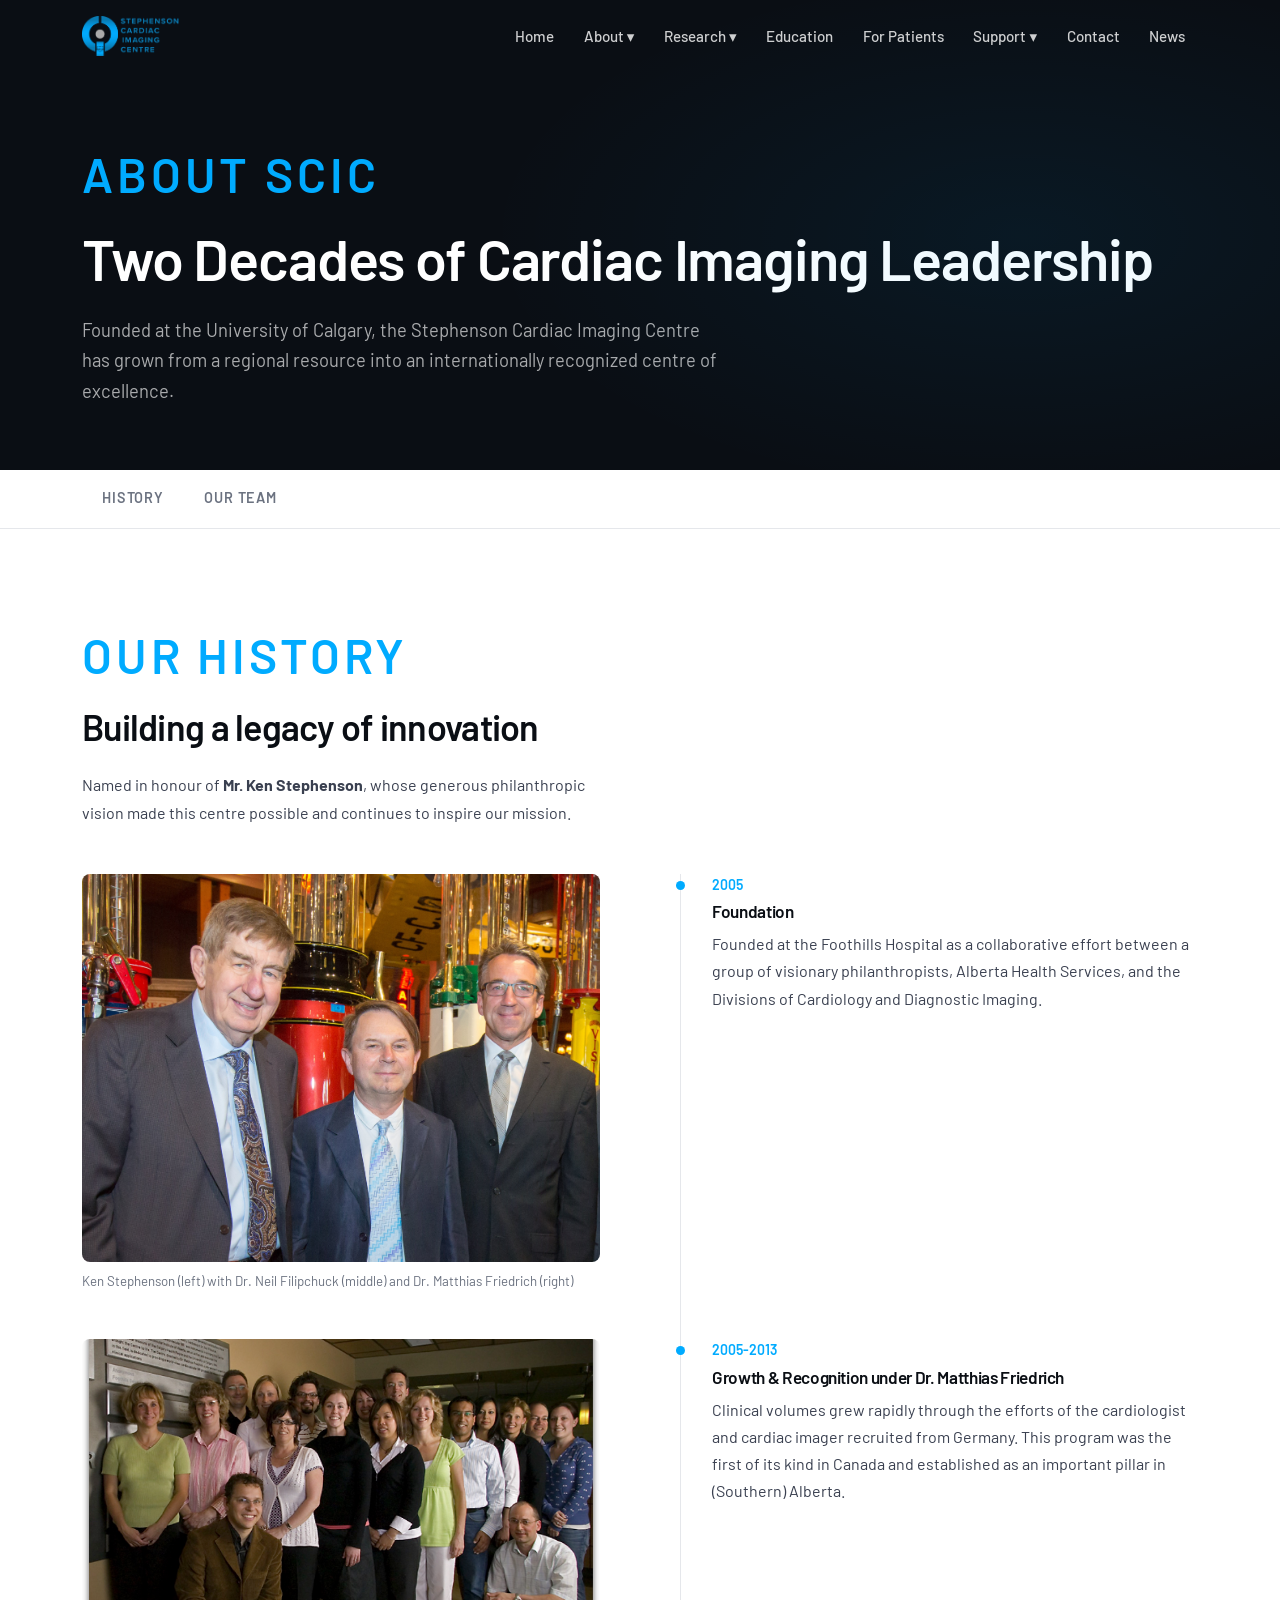
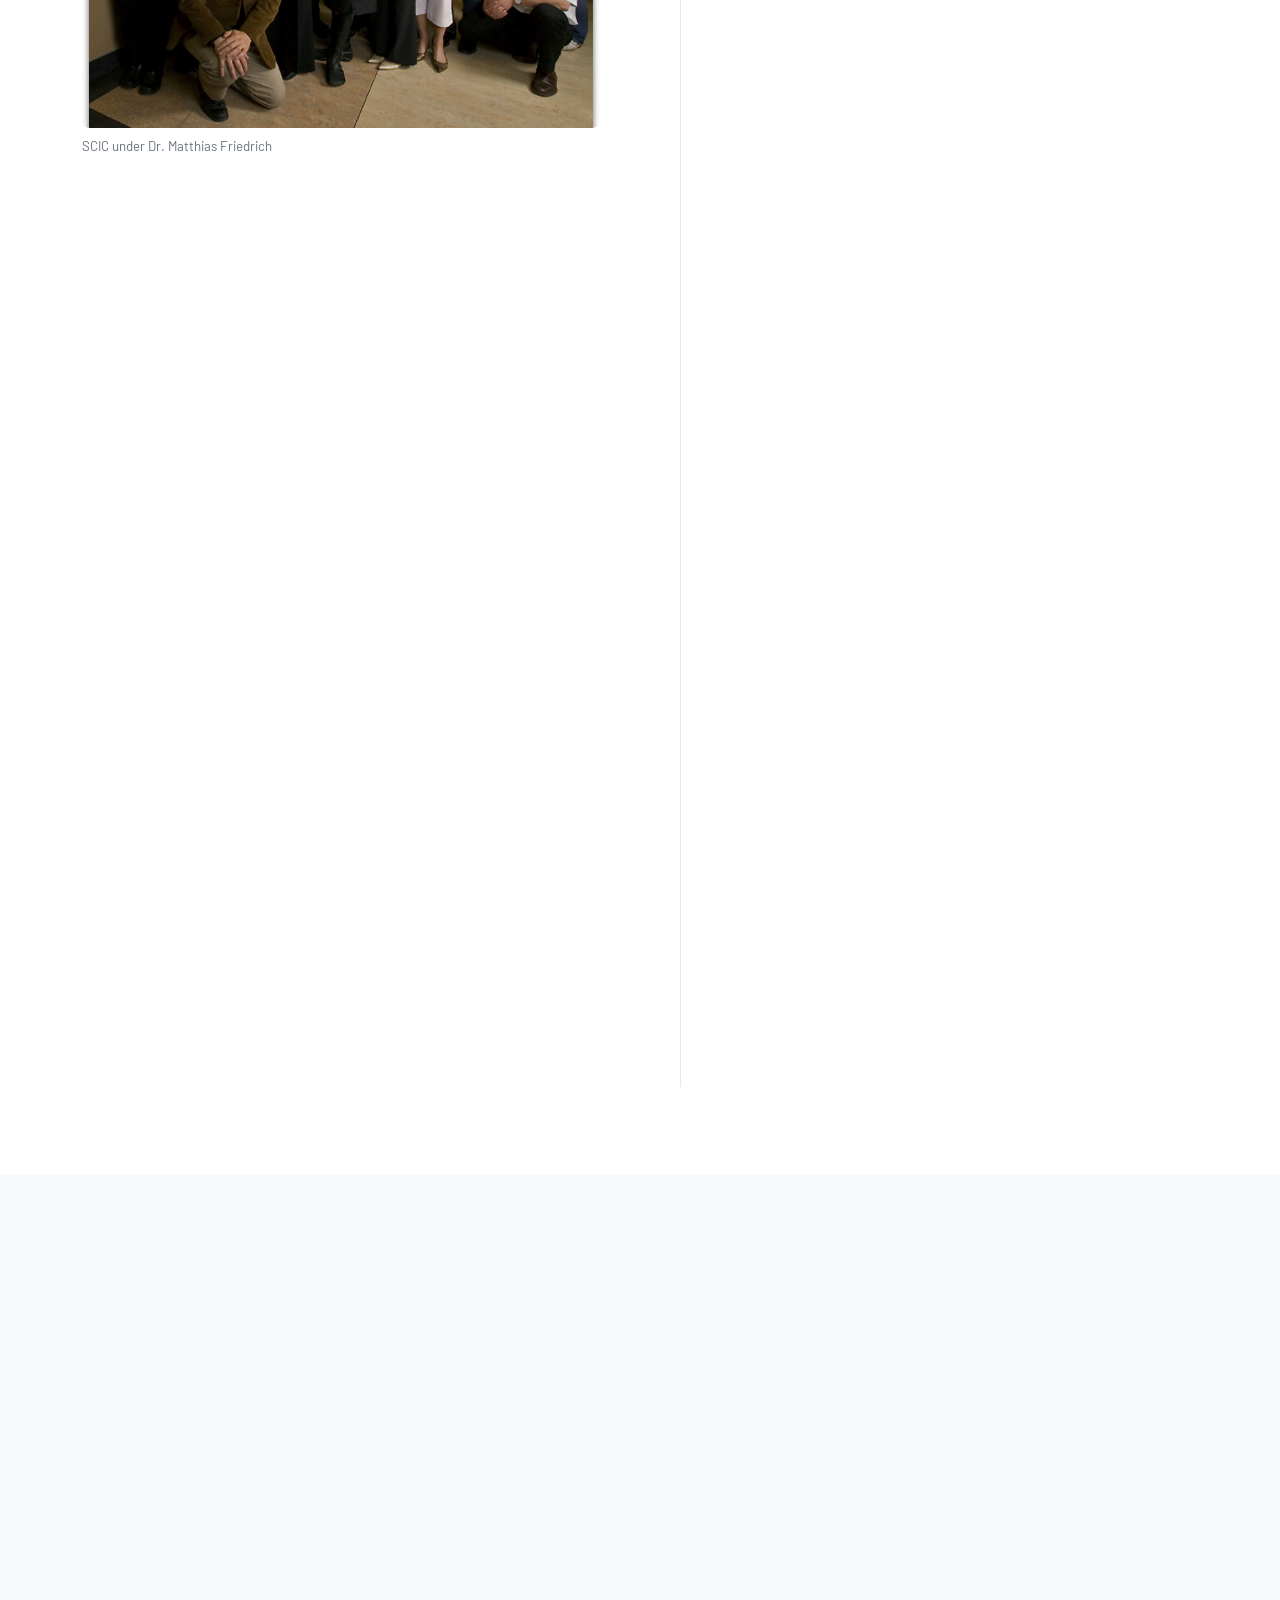
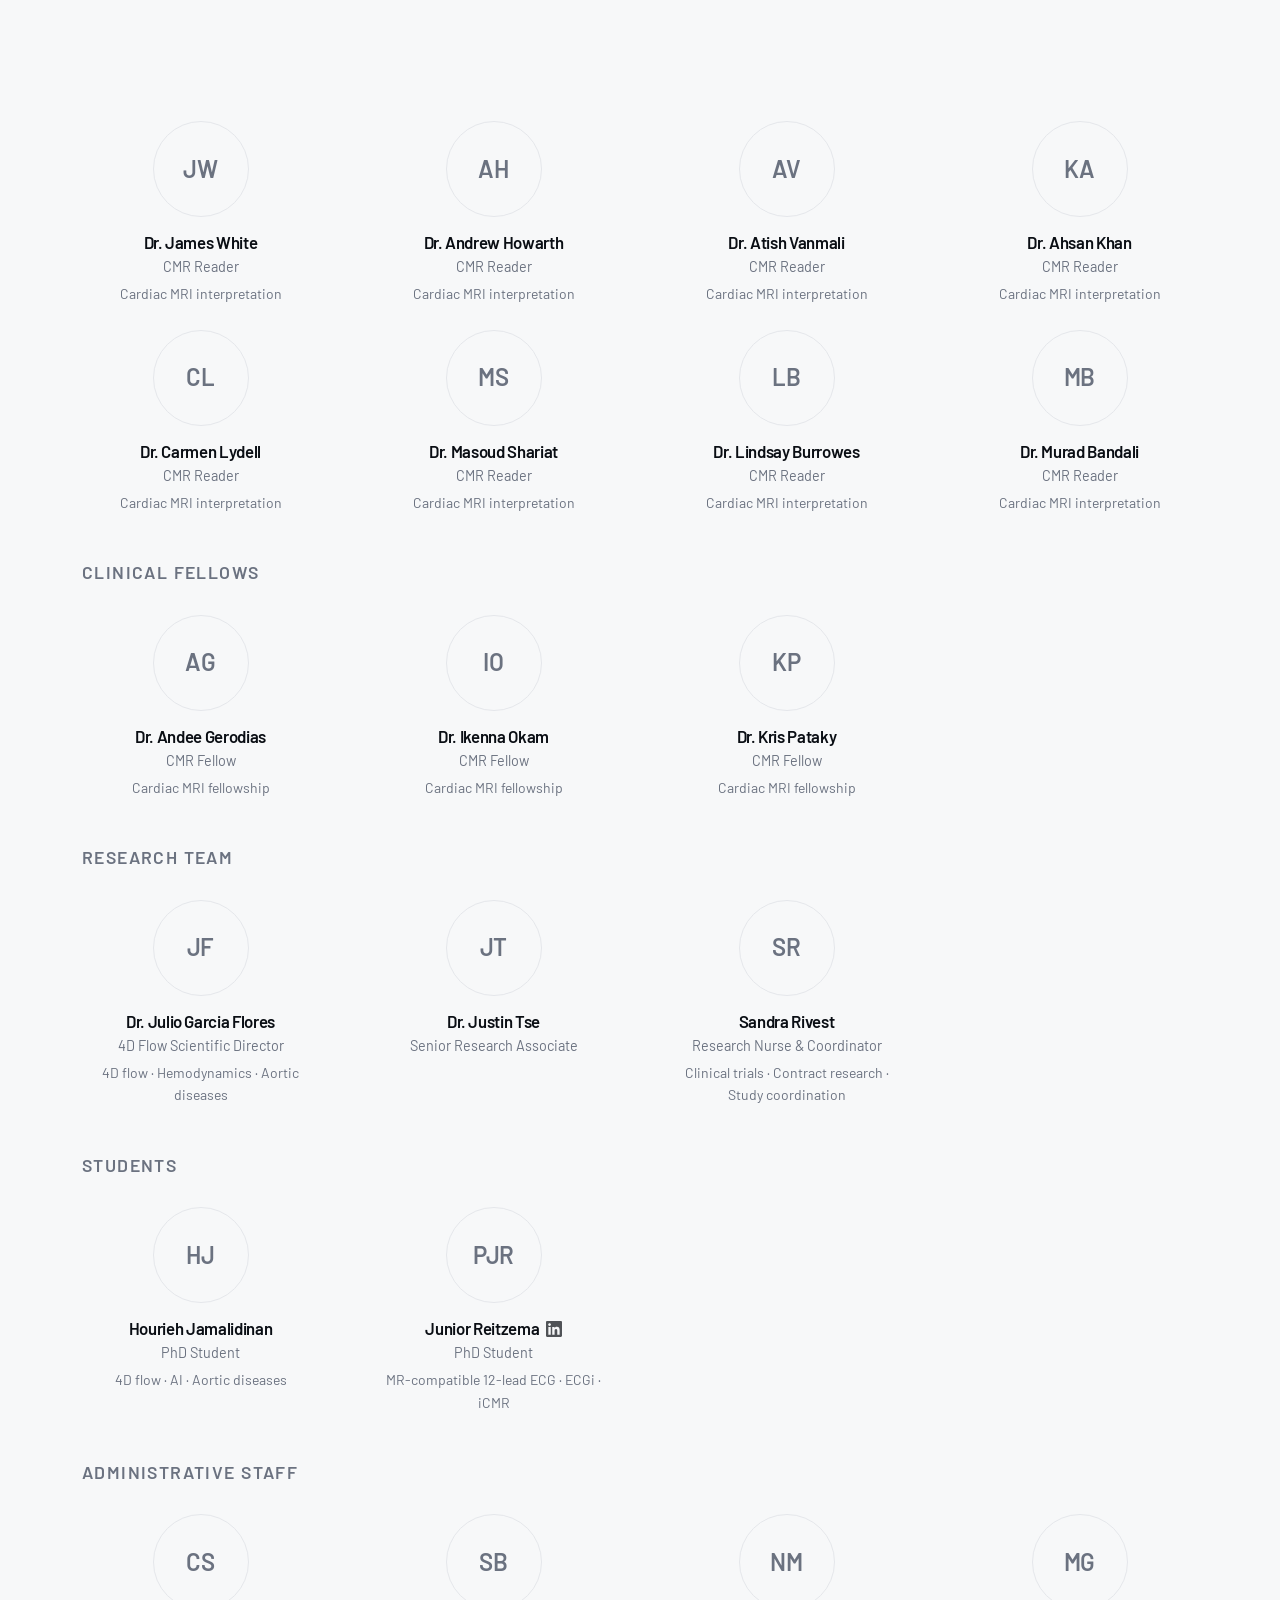
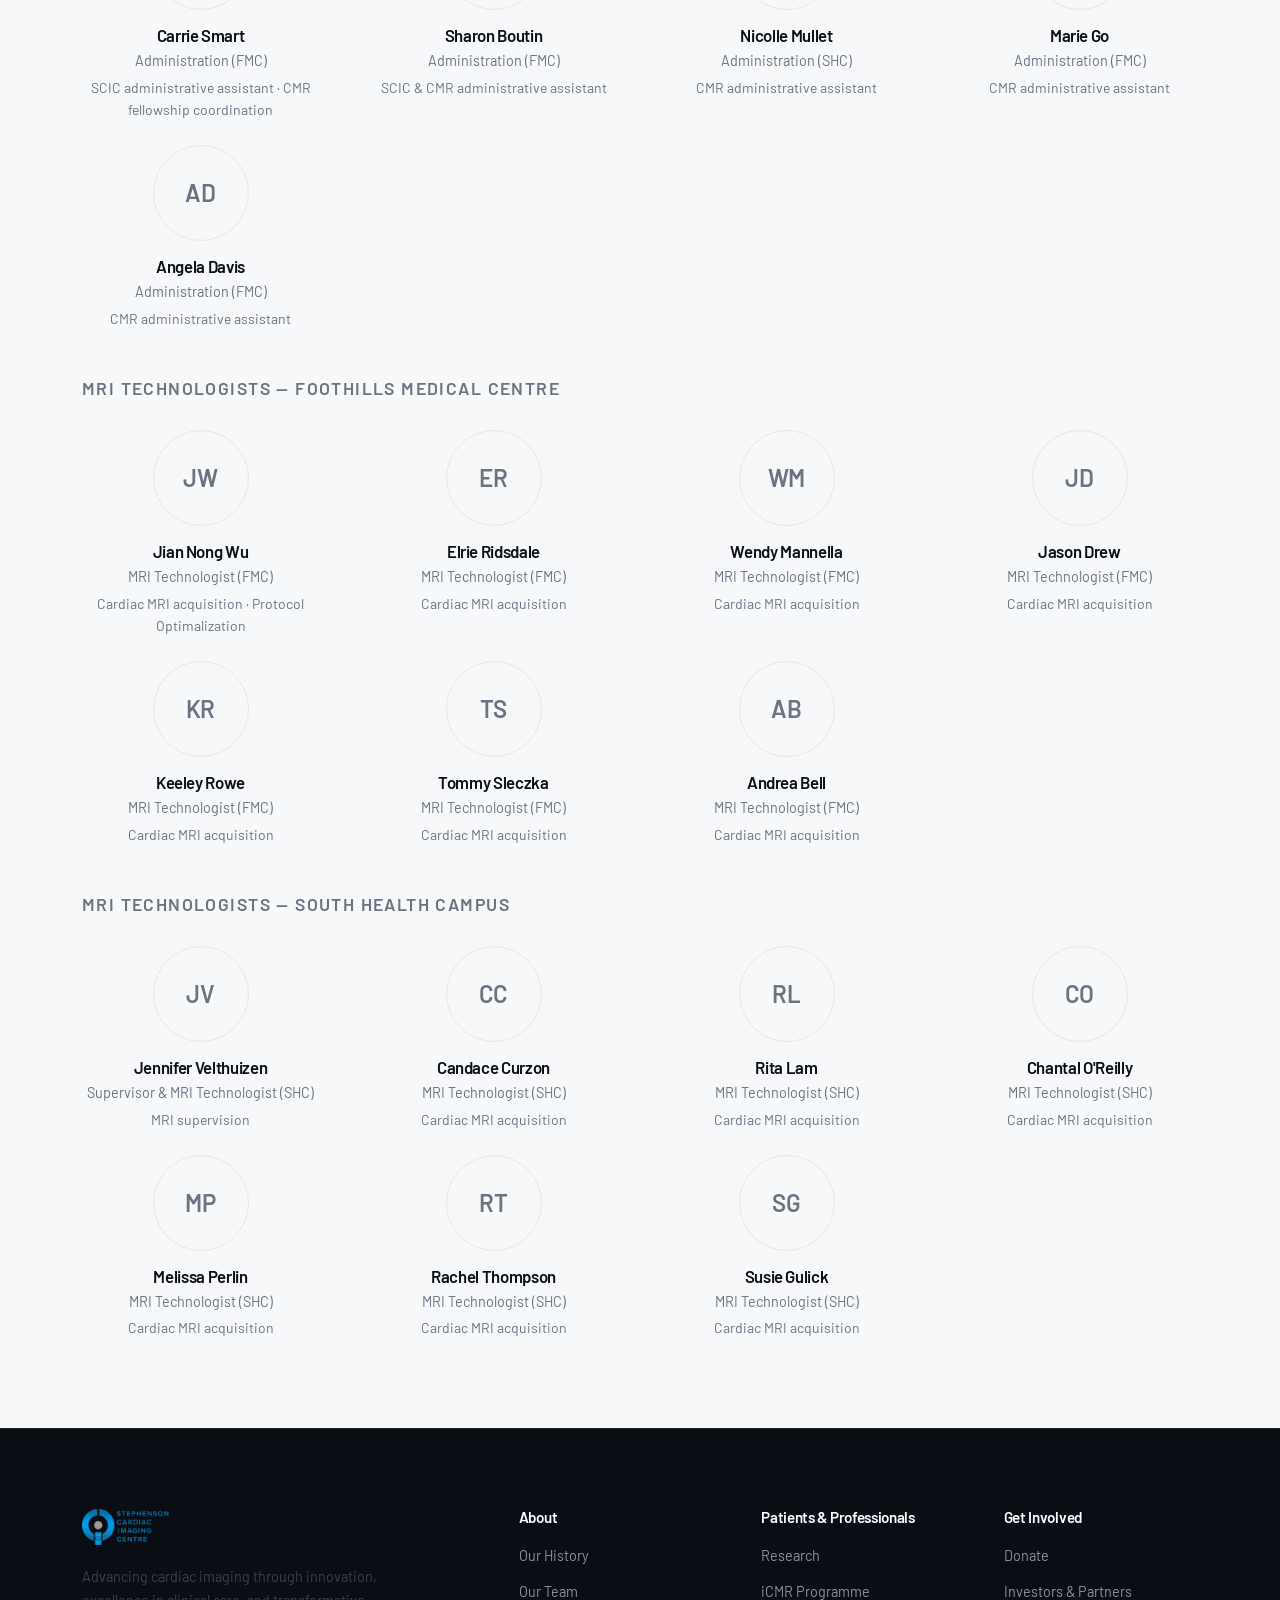
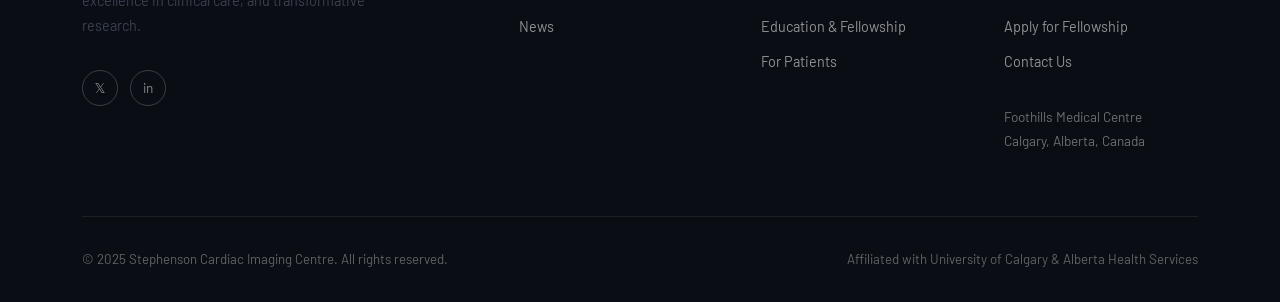
==== about.html @ 3dfcd1bc "updated the team" ====
<!DOCTYPE html>
<html lang="en">
<head>
  <meta charset="UTF-8">
  <meta name="viewport" content="width=device-width, initial-scale=1.0">
  <title>About | Stephenson Cardiac Imaging Centre</title>
  <link rel="icon" type="image/png" href="images/SCIC_Favicon.png">
  <link rel="stylesheet" href="css/main.css">
</head>
<body>

<div id="nav-holder"></div>

<!-- Page Hero -->
<section class="page-hero">
  <div class="page-hero-bg"></div>
  <div class="container">
    <span class="eyebrow">About SCIC</span>
    <h1>Two Decades of Cardiac Imaging Leadership</h1>
    <p class="lead mt-3">Founded at the University of Calgary, the Stephenson Cardiac Imaging Centre has grown from a regional resource into an internationally recognized centre of excellence.</p>
  </div>
</section>

<!-- Tab Navigation -->
<div style="background:var(--white);border-bottom:1px solid var(--grey-mid);position:sticky;top:var(--nav-height);z-index:100;">
  <div class="container">
    <nav style="display:flex;gap:0;overflow-x:auto;">
      <a href="#history" style="font-family:var(--font-display);font-weight:600;font-size:0.9rem;text-transform:uppercase;letter-spacing:0.06em;color:var(--grey);padding:1rem 1.25rem;border-bottom:3px solid transparent;transition:0.2s;white-space:nowrap;" class="page-tab-link">History</a>
      <a href="#team" style="font-family:var(--font-display);font-weight:600;font-size:0.9rem;text-transform:uppercase;letter-spacing:0.06em;color:var(--grey);padding:1rem 1.25rem;border-bottom:3px solid transparent;transition:0.2s;white-space:nowrap;" class="page-tab-link">Our Team</a>
    </nav>
  </div>
</div>

<!-- ====== HISTORY ====== -->
<section id="history" class="section">
  <div class="container">

    <!-- Intro + dedication: full width, above the timeline -->
    <div class="grid-2 fade-in" style="gap:4rem;align-items:start;">
      <div>
        <span class="eyebrow">Our History</span>
        <h2>Building a legacy of innovation</h2>
        <p class="mt-3">Named in honour of <strong> Mr. Ken Stephenson</strong>,
          whose generous philanthropic vision made this centre possible and continues to inspire our mission.
        </p>
      </div>
    </div>

    <!-- Photo + milestone pairs: two columns on desktop, photo-then-point on phones -->
    <div class="history-track">

      <figure class="history-photo fade-in">
        <img src="images\about\Ken stephenson, matthias, neil- cropped.jpg"
             alt="Ken Stephenson with dr. Neil Filipchuck and Dr. Matthias Friedrich">
        <figcaption>Ken Stephenson (left) with Dr. Neil Filipchuck (middle) and Dr. Matthias Friedrich (right)</figcaption>
      </figure>
      <div class="timeline-item">
        <div class="timeline-dot"></div>
        <div class="timeline-year">2005</div>
        <h4>Foundation</h4>
        <p> Founded at the Foothills Hospital as a collaborative effort between a group of
          visionary philanthropists, Alberta Health Services, and the Divisions of Cardiology
          and Diagnostic Imaging.</p>
      </div>

      <figure class="history-photo fade-in">
        <img  src="images\about\2005 Friedrich.jpg" alt="Dr. Matthias Friedrich and group">
        <figcaption>SCIC under Dr. Matthias Friedrich</figcaption>
      </figure>
      <div class="timeline-item">
        <div class="timeline-dot"></div>
        <div class="timeline-year">2005-2013</div>
        <h4>Growth &amp; Recognition under Dr. Matthias Friedrich</h4>
        <p>Clinical volumes grew rapidly through the efforts of the cardiologist and cardiac imager recruited from Germany.
          This program was the first of its kind in Canada and established as an important pillar in (Southern) Alberta. 
        </p>
      </div>

      <figure class="history-photo fade-in">
        <img src="images\about\James 2019.jpg" alt="Dr. James Alexander White and group">
        <figcaption>SCIC under Dr. James White</figcaption>
      </figure>
      <div class="timeline-item">
        <div class="timeline-dot"></div>
        <div class="timeline-year">2013-2025</div>
        <h4>Precision Medicine by Dr. James Alexander White</h4>
        <p>The transition brought a new academic vision and strengthened the existing team. 
          With the academic focus aimed towards validating the strengths of CMR to prevent sudden cardiac deaths,
          the SCIC was well posed to guide the practical use of this imaging modality in routine patient care.
        </p>
      </div>

      <figure class="history-photo fade-in">
        <img src="images\about\Marco_crop.jpg" alt="Dr. Marco Götte">
        <figcaption>SCIC under Dr. Marco Götte</figcaption>
      </figure>
      <div class="timeline-item">
        <div class="timeline-dot"></div>
        <div class="timeline-year">2025 and continuing </div>
        <h4>Expanding Innovation and Translation by Dr. Marco G&ouml;tte</h4>
        <p>Dr. Marco G&ouml;tte introduced a new research program: interventional CMR, advanced tissue characterization,
          electrophysiology integration, and quantitative cardiovascular imaging, while continuing its established commitment to clinical CMR
          excellence and education.</p>
      </div>

    </div>
  </div>
</section>

<!-- ====== TEAM ====== -->
<section id="team" class="section section--grey">
  <div class="container">
    <div class="fade-in mb-6">
      <span class="eyebrow">Our Team</span>
    </div>

    <!-- ── Stephenson Cardiac Imaging Directors ── -->
    <h3 class="fade-in mt-6 mb-4" style="font-size:1.1rem;text-transform:uppercase;letter-spacing:0.08em;color:var(--grey);">Stephenson Cardiac Imaging Directors</h3>

    <div class="grid-4 fade-in">
      <div class="team-card">
        <div class="team-avatar" style="background:linear-gradient(135deg,#005a99,#0083CC);">MG</div>
        <h4>Dr. Marco Götte</h4>
        <div class="role"> Scientific Director & Imaging Cardiologist</div>
      </div>
      <div class="team-card">
        <div class="team-avatar" style="background:linear-gradient(135deg,#005a99,#0083CC);">MB</div>
        <h4>Dr. Mike Bristow</h4>
        <div class="role">Clinical Co-director & Cardiovascular Radiologist</div>
      </div>
      <div class="team-card">
        <div class="team-avatar" style="background:linear-gradient(135deg,#005a99,#0083CC);">LK</div>
        <h4>Dr. Louis Kolman</h4>
        <div class="role">Clinical Co-director & Imaging Cardiologist</div>
      </div>
    </div>

    <!-- ── CMR Readers & Consultants ── -->
    <h3 class="fade-in mt-6 mb-4" style="font-size:1.1rem;text-transform:uppercase;letter-spacing:0.08em;color:var(--grey);">CMR Readers & Consultants</h3>

    <div class="grid-4 fade-in">
      <div class="team-card">
        <div class="team-avatar" style="background:linear-gradient(135deg,#0083CC,#00ABFF);">JW</div>
        <h4>Dr. James White</h4>
        <div class="role">CMR Reader</div>
        <div class="bio">Cardiac MRI interpretation</div>
      </div>
      <div class="team-card">
        <div class="team-avatar" style="background:linear-gradient(135deg,#0083CC,#00ABFF);">AH</div>
        <h4>Dr. Andrew Howarth</h4>
        <div class="role">CMR Reader</div>
        <div class="bio">Cardiac MRI interpretation</div>
      </div>
      <div class="team-card">
        <div class="team-avatar" style="background:linear-gradient(135deg,#0083CC,#00ABFF);">AV</div>
        <h4>Dr. Atish Vanmali</h4>
        <div class="role">CMR Reader</div>
        <div class="bio">Cardiac MRI interpretation</div>
      </div>
      <div class="team-card">
        <div class="team-avatar" style="background:linear-gradient(135deg,#0083CC,#00ABFF);">KA</div>
        <h4>Dr. Ahsan Khan</h4>
        <div class="role">CMR Reader</div>
        <div class="bio">Cardiac MRI interpretation</div>
      </div>
      <div class="team-card">
        <div class="team-avatar" style="background:linear-gradient(135deg,#0083CC,#00ABFF);">CL</div>
        <h4>Dr. Carmen Lydell</h4>
        <div class="role">CMR Reader</div>
        <div class="bio">Cardiac MRI interpretation</div>
      </div>
      <div class="team-card">
        <div class="team-avatar" style="background:linear-gradient(135deg,#0083CC,#00ABFF);">MS</div>
        <h4>Dr. Masoud Shariat</h4>
        <div class="role">CMR Reader</div>
        <div class="bio">Cardiac MRI interpretation</div>
      </div>
      <div class="team-card">
        <div class="team-avatar" style="background:linear-gradient(135deg,#0083CC,#00ABFF);">LB</div>
        <h4>Dr. Lindsay Burrowes</h4>
        <div class="role">CMR Reader</div>
        <div class="bio">Cardiac MRI interpretation</div>
      </div>
      <div class="team-card">
        <div class="team-avatar" style="background:linear-gradient(135deg,#0083CC,#00ABFF);">MB</div>
        <h4>Dr. Murad Bandali</h4>
        <div class="role">CMR Reader</div>
        <div class="bio">Cardiac MRI interpretation</div>
      </div>
    </div>

    <!-- ── Clinical Fellows ── -->
    <h3 class="fade-in mt-6 mb-4" style="font-size:1.1rem;text-transform:uppercase;letter-spacing:0.08em;color:var(--grey);">Clinical Fellows</h3>

    <div class="grid-4 fade-in">
      <div class="team-card">
        <div class="team-avatar" style="background:linear-gradient(135deg,#005a99,#0083CC);">AG</div>
        <h4>Dr. Andee Gerodias</h4>
        <div class="role">CMR Fellow</div>
        <div class="bio">Cardiac MRI fellowship</div>
      </div>
      <div class="team-card">
        <div class="team-avatar" style="background:linear-gradient(135deg,#005a99,#0083CC);">IO</div>
        <h4>Dr. Ikenna Okam</h4>
        <div class="role">CMR Fellow</div>
        <div class="bio">Cardiac MRI fellowship</div>
      </div>
      <div class="team-card">
        <div class="team-avatar" style="background:linear-gradient(135deg,#005a99,#0083CC);">KP</div>
        <h4>Dr. Kris Pataky</h4>
        <div class="role">CMR Fellow</div>
        <div class="bio">Cardiac MRI fellowship</div>
      </div>
    </div>

    <!-- ── Research Team ── -->
    <h3 class="fade-in mt-6 mb-4" style="font-size:1.1rem;text-transform:uppercase;letter-spacing:0.08em;color:var(--grey);">Research Team</h3>

    <div class="grid-4 fade-in">
      <div class="team-card">
        <div class="team-avatar" style="background:linear-gradient(135deg,#0083CC,#00ABFF);">JF</div>
        <h4>Dr. Julio Garcia Flores</h4>
        <div class="role">4D Flow Scientific Director</div>
        <div class="bio">4D flow &middot; Hemodynamics &middot; Aortic diseases</div>
      </div>
      <div class="team-card">
        <div class="team-avatar" style="background:linear-gradient(135deg,#0083CC,#00ABFF);">JT</div>
        <h4>Dr. Justin Tse</h4>
        <div class="role">Senior Research Associate</div>
      </div>
      <div class="team-card">
        <div class="team-avatar" style="background:linear-gradient(135deg,#0083CC,#00ABFF);">SR</div>
        <h4>Sandra Rivest</h4>
        <div class="role">Research Nurse & Coordinator</div>
        <div class="bio">Clinical trials &middot; Contract research &middot; Study coordination</div>
      </div>
    </div>

    <!-- ── Students ── -->
    <h3 class="fade-in mt-6 mb-4" style="font-size:1.1rem;text-transform:uppercase;letter-spacing:0.08em;color:var(--grey);">Students</h3>

    <div class="grid-4 fade-in">
      <div class="team-card">
        <div class="team-avatar" style="background:linear-gradient(135deg,#005a99,#0083CC);">HJ</div>
        <h4>Hourieh Jamalidinan</h4>
        <div class="role">PhD Student</div>
        <div class="bio">4D flow &middot; AI &middot; Aortic diseases</div>
      </div>
      <div class="team-card">
        <div class="team-avatar" style="background:linear-gradient(135deg,#005a99,#0083CC);">PJR</div>
        <h4><a href="https://www.linkedin.com/in/juniorreitzema/" target="_blank" style="display:flex;align-items:center;justify-content:center;gap:0.4rem;color:inherit;text-decoration:none;"><span>Junior Reitzema</span><svg class="linkedin-icon" width="16" height="16" viewBox="0 0 24 24" fill="currentColor"><path d="M20.447 20.452h-3.554v-5.569c0-1.328-.027-3.037-1.852-3.037-1.853 0-2.136 1.445-2.136 2.939v5.667H9.351V9h3.414v1.561h.046c.477-.9 1.637-1.85 3.37-1.85 3.601 0 4.267 2.37 4.267 5.455v6.286zM5.337 7.433c-1.144 0-2.063-.926-2.063-2.065 0-1.138.92-2.063 2.063-2.063 1.14 0 2.064.925 2.064 2.063 0 1.139-.925 2.065-2.064 2.065zm1.782 13.019H3.555V9h3.564v11.452zM22.225 0H1.771C.792 0 0 .774 0 1.729v20.542C0 23.227.792 24 1.771 24h20.451C23.2 24 24 23.227 24 22.271V1.729C24 .774 23.2 0 22.225 0z"/></svg></a></h4>
        <div class="role">PhD Student</div>
        <div class="bio">MR-compatible 12-lead ECG &middot; ECGi &middot; iCMR</div>
      </div>
    </div>

    <!-- ── Administrative Staff ── -->
    <h3 class="fade-in mt-6 mb-4" style="font-size:1.1rem;text-transform:uppercase;letter-spacing:0.08em;color:var(--grey);">Administrative Staff</h3>

    <div class="grid-4 fade-in">
      <div class="team-card">
        <div class="team-avatar" style="background:linear-gradient(135deg,#0083CC,#00ABFF);">CS</div>
        <h4>Carrie Smart</h4>
        <div class="role">Administration (FMC)</div>
        <div class="bio">SCIC administrative assistant &middot; CMR fellowship coordination</div>
      </div>
      <div class="team-card">
        <div class="team-avatar" style="background:linear-gradient(135deg,#0083CC,#00ABFF);">SB</div>
        <h4>Sharon Boutin</h4>
        <div class="role">Administration (FMC)</div>
        <div class="bio">SCIC & CMR administrative assistant</div>
      </div>
      <div class="team-card">
        <div class="team-avatar" style="background:linear-gradient(135deg,#0083CC,#00ABFF);">NM</div>
        <h4>Nicolle Mullet</h4>
        <div class="role">Administration (SHC)</div>
        <div class="bio">CMR administrative assistant</div>
      </div>
      <div class="team-card">
        <div class="team-avatar" style="background:linear-gradient(135deg,#0083CC,#00ABFF);">MG</div>
        <h4>Marie Go</h4>
        <div class="role">Administration (FMC)</div>
        <div class="bio">CMR administrative assistant</div>
      </div>
      <div class="team-card">
        <div class="team-avatar" style="background:linear-gradient(135deg,#0083CC,#00ABFF);">AD</div>
        <h4>Angela Davis</h4>
        <div class="role">Administration (FMC)</div>
        <div class="bio">CMR administrative assistant</div>
      </div>
    </div>

    <!-- ── MRI Technologists — Foothills Medical Centre ── -->
    <h3 class="fade-in mt-6 mb-4" style="font-size:1.1rem;text-transform:uppercase;letter-spacing:0.08em;color:var(--grey);">MRI Technologists — Foothills Medical Centre</h3>

    <div class="grid-4 fade-in">
      <div class="team-card">
        <div class="team-avatar" style="background:linear-gradient(135deg,#005a99,#0083CC);">JW</div>
        <h4>Jian Nong Wu</h4>
        <div class="role">MRI Technologist (FMC)</div>
        <div class="bio">Cardiac MRI acquisition &middot; Protocol Optimalization</div>
      </div>
      <div class="team-card">
        <div class="team-avatar" style="background:linear-gradient(135deg,#005a99,#0083CC);">ER</div>
        <h4>Elrie Ridsdale</h4>
        <div class="role">MRI Technologist (FMC)</div>
        <div class="bio">Cardiac MRI acquisition</div>
      </div>
      <div class="team-card">
        <div class="team-avatar" style="background:linear-gradient(135deg,#005a99,#0083CC);">WM</div>
        <h4>Wendy Mannella</h4>
        <div class="role">MRI Technologist (FMC)</div>
        <div class="bio">Cardiac MRI acquisition</div>
      </div>
      <div class="team-card">
        <div class="team-avatar" style="background:linear-gradient(135deg,#005a99,#0083CC);">JD</div>
        <h4>Jason Drew</h4>
        <div class="role">MRI Technologist (FMC)</div>
        <div class="bio">Cardiac MRI acquisition</div>
      </div>
      <div class="team-card">
        <div class="team-avatar" style="background:linear-gradient(135deg,#005a99,#0083CC);">KR</div>
        <h4>Keeley Rowe</h4>
        <div class="role">MRI Technologist (FMC)</div>
        <div class="bio">Cardiac MRI acquisition</div>
      </div>
      <div class="team-card">
        <div class="team-avatar" style="background:linear-gradient(135deg,#005a99,#0083CC);">TS</div>
        <h4>Tommy Sleczka</h4>
        <div class="role">MRI Technologist (FMC)</div>
        <div class="bio">Cardiac MRI acquisition</div>
      </div>
      <div class="team-card">
        <div class="team-avatar" style="background:linear-gradient(135deg,#005a99,#0083CC);">AB</div>
        <h4>Andrea Bell</h4>
        <div class="role">MRI Technologist (FMC)</div>
        <div class="bio">Cardiac MRI acquisition</div>
      </div>
    </div>

    <!-- ── MRI Technologists — South Health Campus ── -->
    <h3 class="fade-in mt-6 mb-4" style="font-size:1.1rem;text-transform:uppercase;letter-spacing:0.08em;color:var(--grey);">MRI Technologists — South Health Campus</h3>

    <div class="grid-4 fade-in">
      <div class="team-card">
        <div class="team-avatar" style="background:linear-gradient(135deg,#0083CC,#00ABFF);">JV</div>
        <h4>Jennifer Velthuizen</h4>
        <div class="role">Supervisor & MRI Technologist (SHC)</div>
        <div class="bio">MRI supervision</div>
      </div>
      <div class="team-card">
        <div class="team-avatar" style="background:linear-gradient(135deg,#0083CC,#00ABFF);">CC</div>
        <h4>Candace Curzon</h4>
        <div class="role">MRI Technologist (SHC)</div>
        <div class="bio">Cardiac MRI acquisition</div>
      </div>
      <div class="team-card">
        <div class="team-avatar" style="background:linear-gradient(135deg,#0083CC,#00ABFF);">RL</div>
        <h4>Rita Lam</h4>
        <div class="role">MRI Technologist (SHC)</div>
        <div class="bio">Cardiac MRI acquisition</div>
      </div>
      <div class="team-card">
        <div class="team-avatar" style="background:linear-gradient(135deg,#0083CC,#00ABFF);">CO</div>
        <h4>Chantal O'Reilly</h4>
        <div class="role">MRI Technologist (SHC)</div>
        <div class="bio">Cardiac MRI acquisition</div>
      </div>
      <div class="team-card">
        <div class="team-avatar" style="background:linear-gradient(135deg,#0083CC,#00ABFF);">MP</div>
        <h4>Melissa Perlin</h4>
        <div class="role">MRI Technologist (SHC)</div>
        <div class="bio">Cardiac MRI acquisition</div>
      </div>
      <div class="team-card">
        <div class="team-avatar" style="background:linear-gradient(135deg,#0083CC,#00ABFF);">RT</div>
        <h4>Rachel Thompson</h4>
        <div class="role">MRI Technologist (SHC)</div>
        <div class="bio">Cardiac MRI acquisition</div>
      </div>
      <div class="team-card">
        <div class="team-avatar" style="background:linear-gradient(135deg,#0083CC,#00ABFF);">SG</div>
        <h4>Susie Gulick</h4>
        <div class="role">MRI Technologist (SHC)</div>
        <div class="bio">Cardiac MRI acquisition</div>
      </div>
    </div>

  </div>
</section>

<div id="footer-holder"></div>
<script src="js/nav.js"></script>
<script src="js/main.js"></script>
<script>
  // Highlight active section in sub-nav
  const sections = document.querySelectorAll('section[id]');
  const tabLinks = document.querySelectorAll('.page-tab-link');
  window.addEventListener('scroll', () => {
    let current = '';
    sections.forEach(s => {
      if (window.scrollY >= s.offsetTop - 150) current = s.id;
    });
    tabLinks.forEach(l => {
      l.style.color = l.getAttribute('href') === '#' + current ? 'var(--blue)' : 'var(--grey)';
      l.style.borderBottomColor = l.getAttribute('href') === '#' + current ? 'var(--blue)' : 'transparent';
    });
  });
</script>
<script data-goatcounter="https://scic-website.goatcounter.com/count"
        async src="//gc.zgo.at/count.js"></script>
</body>
</html>
---- css/main.css ----
/* ============================================
   SCIC — Stephenson Cardiac Imaging Centre
   Design System & Global Styles
   ============================================ */

@import url('https://fonts.googleapis.com/css2?family=Barlow:ital,wght@0,400;0,500;0,600;1,400&display=swap');

/* ---- CSS Variables ---- */
:root {
  /* One accent, on neutrals. */
  --blue: #00ABFF;
  --blue-dark: #0083CC;
  --blue-deep: #005a99;

  --ink:     #0A0E14;   /* headings, dark surfaces */
  --ink-2:   #3a4050;   /* body copy               */
  --ink-3:   #6b7280;   /* muted / meta            */
  --line:    #e5e7eb;   /* borders                 */
  --surface: #f7f8f9;   /* tinted panels           */
  --white:   #FFFFFF;

  --nav-height: 72px;
  --section-gap: 88px;

  --font: 'Barlow', system-ui, -apple-system, sans-serif;

  --radius: 8px;
  --radius-sm: 4px;

  --shadow: 0 1px 3px rgba(10,14,20,0.06);
  --transition: 0.2s ease;

  /* Aliases — keep the ~946 inline styles on the old names working while
     pass 2 converts them to components. Remove once the markup is clean. */
  --black: var(--ink);
  --grey: var(--ink-3);
  --grey-light: var(--surface);
  --grey-mid: var(--line);
  --off-white: var(--surface);
  --font-display: var(--font);
  --font-body: var(--font);
  --transition-slow: var(--transition);
  --shadow-sm: var(--shadow);
  --shadow-md: var(--shadow);
  --shadow-lg: var(--shadow);
  --shadow-blue: none;
}

/* ---- Reset ---- */
*, *::before, *::after { box-sizing: border-box; margin: 0; padding: 0; }
html { scroll-behavior: smooth; font-size: 16px; }
body {
  font-family: var(--font-body);
  background: var(--white);
  color: var(--black);
  line-height: 1.6;
  overflow-x: hidden;
}
img { max-width: 100%; display: block; }
a { color: inherit; text-decoration: none; }
ul { list-style: none; }
button { cursor: pointer; border: none; background: none; font-family: inherit; }

/* ---- Typography ---- */
h1, h2, h3, h4, h5 {
  font-family: var(--font);
  font-weight: 600;
  line-height: 1.15;
  letter-spacing: -0.02em;
  color: var(--ink);
}
h1 { font-size: clamp(2.4rem, 5vw, 3.6rem); }
h2 { font-size: clamp(1.75rem, 3vw, 2.25rem); }
h3 { font-size: 1.375rem; }
h4 { font-size: 1.075rem; }
p { font-size: 1rem; color: var(--ink-2); line-height: 1.7; }
.lead { font-size: 1.15rem; font-weight: 400; color: var(--ink-3); line-height: 1.65; }

/* ---- Layout Utilities ---- */
.container { max-width: 1180px; margin: 0 auto; padding: 0 2rem; }
.container-wide { max-width: 1400px; margin: 0 auto; padding: 0 2rem; }
.section { padding: var(--section-gap) 0; }
.section--dark { background: var(--black); color: var(--white); }
.section--dark p { color: rgba(255,255,255,0.75); }
.section--blue { background: var(--blue); color: var(--white); }
.section--grey { background: var(--grey-light); }

.grid-2 { display: grid; grid-template-columns: 1fr 1fr; gap: 3rem; align-items: center; }
.grid-3 { display: grid; grid-template-columns: repeat(3, 1fr); gap: 2rem; }
.grid-4 { display: grid; grid-template-columns: repeat(4, 1fr); row-gap: 1.5rem; column-gap: 3.5rem; }

.text-center { text-align: center; }
.text-blue { color: var(--blue); }
.text-grey { color: var(--grey); }

/* ---- Eyebrow ---- The only uppercase left on the site. ---- */
.eyebrow,
.section-label {
  display: block;
  font-weight: 600;
  font-size: 3rem;
  letter-spacing: 0.08em;
  text-transform: uppercase;
  color: var(--blue);
  margin-bottom: 0.75rem;
}

/* ---- Section head: eyebrow + h2 + lead ---- */
.section-head {
  max-width: 640px;
  margin-bottom: 3.5rem;
}
.section-head p { margin-top: 0.75rem; }

/* ---- Section head with a trailing action (e.g. "All projects →") ---- */
.section-head--row {
  max-width: none;
  display: flex;
  justify-content: space-between;
  align-items: flex-end;
  gap: 2rem;
}
.section-head--row > div { max-width: 640px; }

/* ============================================
   Components — these replace the inline-style
   patterns that were repeated across the pages.
   ============================================ */

/* ---- Muted small print (was: font-size:0.85rem;color:#9ca3af, ~40 sites) ---- */
.meta { font-size: 0.875rem; color: var(--ink-3); }

/* ---- Neutral tag (was: 5 colored category pills) ---- */
.tag {
  display: inline-block;
  font-size: 0.8rem;
  color: var(--ink-3);
  background: var(--surface);
  border: 1px solid var(--line);
  padding: 0.15rem 0.55rem;
  border-radius: var(--radius-sm);
}
.tag-blue { color: var(--blue); background: rgba(0,171,255,0.07); border-color: rgba(0,171,255,0.25); }

/* ---- Tinted panel (was: background:var(--grey-light);border-radius:14px;padding:2.5rem) ---- */
.panel {
  background: var(--surface);
  border: 1px solid var(--line);
  border-radius: var(--radius);
  padding: 2rem;
}
.panel--dark {
  background: var(--ink);
  border-color: rgba(255,255,255,0.1);
  color: var(--white);
}
.panel--dark p { color: rgba(255,255,255,0.7); }

/* ---- Check list (was: 36 inline flex rows with a ✓ glyph) ---- */
.check-list { display: flex; flex-direction: column; gap: 0.7rem; }
.check-list li {
  position: relative;
  padding-left: 1.6rem;
  color: var(--ink-2);
  line-height: 1.6;
}
.check-list li::before {
  content: '';
  position: absolute;
  left: 0;
  top: 0.45em;
  width: 13px;
  height: 10px;
  background: var(--blue);
  -webkit-mask: url("data:image/svg+xml,%3Csvg xmlns='http://www.w3.org/2000/svg' viewBox='0 0 13 10'%3E%3Cpath d='M1 5l3.5 3.5L12 1' fill='none' stroke='%23000' stroke-width='2' stroke-linecap='round' stroke-linejoin='round'/%3E%3C/svg%3E") no-repeat center / contain;
          mask: url("data:image/svg+xml,%3Csvg xmlns='http://www.w3.org/2000/svg' viewBox='0 0 13 10'%3E%3Cpath d='M1 5l3.5 3.5L12 1' fill='none' stroke='%23000' stroke-width='2' stroke-linecap='round' stroke-linejoin='round'/%3E%3C/svg%3E") no-repeat center / contain;
}
.section--dark .check-list li,
.panel--dark .check-list li { color: rgba(255,255,255,0.75); }

/* ---- Feature row: icon + title + copy (~20 sites) ---- */
.feature-row { display: flex; gap: 1rem; align-items: flex-start; }
.feature-row + .feature-row { margin-top: 1.75rem; }
.feature-icon {
  flex-shrink: 0;
  width: 32px;
  height: 32px;
  display: flex;
  align-items: center;
  justify-content: center;
  color: var(--blue);
}
.feature-row strong { display: block; margin-bottom: 0.2rem; font-weight: 600; color: var(--ink); }
.feature-row p { font-size: 0.95rem; }

/* ---- Stats ---- */
.stat-grid { display: flex; flex-wrap: wrap; gap: 3rem; }
.stat-value {
  font-size: 2rem;
  font-weight: 600;
  letter-spacing: -0.02em;
  line-height: 1;
  color: var(--ink);
}
.stat-label { font-size: 0.875rem; color: var(--ink-3); margin-top: 0.4rem; }

/* ---- Stat tile (bordered figure + caption) ---- */
.stat-tile {
  text-align: center;
  padding: 1.75rem 1rem;
  background: var(--surface);
  border: 1px solid var(--line);
  border-radius: var(--radius);
}
.stat-tile-value {
  font-size: 2rem;
  font-weight: 600;
  letter-spacing: -0.02em;
  color: var(--ink);
  line-height: 1;
}
.stat-tile-label { font-size: 0.875rem; color: var(--ink-3); margin-top: 0.4rem; }

/* ---- Theme card (on dark sections) ---- */
.theme-card {
  background: rgba(255,255,255,0.04);
  border: 1px solid rgba(255,255,255,0.1);
  border-radius: var(--radius);
  padding: 1.75rem;
}
.theme-card--accent { border-color: rgba(0,171,255,0.3); }
.theme-card h4 { color: var(--white); margin-bottom: 0.5rem; }
.theme-card p { color: rgba(255,255,255,0.6); font-size: 0.95rem; }

/* ---- Publication row ---- */
.pub-list { display: flex; flex-direction: column; gap: 0.75rem; }
.pub-row {
  display: flex;
  gap: 1.25rem;
  align-items: flex-start;
  background: var(--white);
  border: 1px solid var(--line);
  border-radius: var(--radius);
  padding: 1.25rem 1.5rem;
}
.pub-year {
  flex-shrink: 0;
  font-weight: 600;
  font-size: 0.95rem;
  color: var(--blue);
  line-height: 1.2;
  text-align: center;
  min-width: 3.5rem;
}
.pub-year span { display: block; font-size: 0.75rem; color: var(--ink-3); font-weight: 400; }
.pub-row h4 { margin-bottom: 0.2rem; font-size: 1rem; }
.pub-row p { margin: 0; }

/* ---- Full-width dark call to action ---- */
.cta-band { background: var(--ink); padding: 5rem 0; }
.cta-band h2 { color: var(--white); max-width: 620px; margin: 0 auto; }
.cta-band p {
  color: rgba(255,255,255,0.6);
  max-width: 520px;
  margin: 1rem auto 2rem;
}

/* ---- Mission / vision / values strip ---- */
.mission-strip {
  background: var(--surface);
  border-bottom: 1px solid var(--line);
  padding: 3.5rem 0;
}
.mission-strip h3 {
  font-size: 1rem;
  color: var(--blue);
  margin-bottom: 0.5rem;
}
.mission-strip p { font-size: 0.95rem; }

/* ---- Research cards (shared by index.html and research.html) ---- */
.research-card {
  display: flex;
  flex-direction: column;
  background: var(--white);
  border: 1px solid var(--line);
  border-radius: var(--radius);
  padding: 1.5rem;
  cursor: pointer;
  transition: var(--transition);
  text-align: left;
  width: 100%;
}
.research-card:hover { border-color: var(--blue); }
.research-card h4 { margin: 0.75rem 0 0.4rem; }
.research-card p { font-size: 0.925rem; color: var(--ink-3); }
.research-card-footer {
  display: flex;
  justify-content: space-between;
  align-items: baseline;
  gap: 1rem;
  margin-top: 1.25rem;
  padding-top: 1rem;
  border-top: 1px solid var(--line);
}
.research-status { font-size: 0.875rem; color: var(--ink-3); }
.research-status.is-recruiting { color: var(--blue); }

/* ---- Buttons ---- */
.btn {
  display: inline-flex;
  align-items: center;
  gap: 0.5rem;
  font-family: var(--font);
  font-weight: 500;
  font-size: 0.95rem;
  padding: 0.7rem 1.4rem;
  border-radius: var(--radius-sm);
  border: 1px solid transparent;
  transition: var(--transition);
}

.btn-primary {
  background: var(--blue);
  color: var(--white);
}
.btn-primary:hover { background: var(--blue-dark); }

.btn-outline {
  background: transparent;
  color: var(--blue);
  border-color: var(--blue);
}
.btn-outline:hover { background: var(--blue); color: var(--white); }

.btn-white {
  background: var(--white);
  color: var(--ink);
}
.btn-white:hover { background: var(--surface); }

.btn-ghost {
  background: transparent;
  color: var(--white);
  border-color: rgba(255,255,255,0.35);
}
.btn-ghost:hover {
  border-color: var(--white);
  background: rgba(255,255,255,0.08);
}

/* ---- Navigation ---- */
#navbar {
  position: fixed;
  top: 0;
  left: 0;
  right: 0;
  z-index: 1000;
  height: var(--nav-height);
  display: flex;
  align-items: center;
  transition: var(--transition);
}
#navbar.scrolled {
  background: rgba(10, 14, 20, 0.95);
  backdrop-filter: blur(12px);
  -webkit-backdrop-filter: blur(12px);
  border-bottom: 1px solid rgba(255,255,255,0.08);
}
#navbar .nav-inner {
  display: flex;
  align-items: center;
  justify-content: space-between;
  width: 100%;
}
#navbar .nav-logo {
  flex-shrink: 0;
}
#navbar .nav-logo img {
  height: 40px;
  width: auto;
  display: block;
}
#navbar .nav-links {
  display: flex;
  align-items: center;
  gap: 0.25rem;
}
#navbar .nav-links a,
#navbar .nav-links button {
  font-family: var(--font);
  font-weight: 500;
  font-size: 0.95rem;
  color: rgba(255,255,255,0.8);
  padding: 0.5rem 0.8rem;
  border-radius: var(--radius-sm);
  transition: var(--transition);
}
#navbar .nav-links a:hover,
#navbar .nav-links button:hover,
#navbar .nav-links a.active {
  color: var(--white);
  background: rgba(255,255,255,0.07);
}
#navbar .nav-links a.active { color: var(--blue); }

/* Dropdown */
.dropdown { position: relative; }
.dropdown-menu {
  position: absolute;
  top: 100%;
  left: 50%;
  transform: translateX(-50%) translateY(0);
  background: var(--black);
  border: 1px solid rgba(255,255,255,0.12);
  border-radius: var(--radius);
  padding: 0.5rem;
  padding-top: calc(0.5rem + 8px);
  min-width: 200px;
  opacity: 0;
  pointer-events: none;
  transition: opacity 0.25s ease, transform 0.25s ease;
  box-shadow: var(--shadow-lg);
}
/* Invisible bridge above the menu so hover is not lost crossing the gap */
.dropdown-menu::before {
  content: '';
  position: absolute;
  top: -8px;
  left: 0;
  right: 0;
  height: 8px;
}
.dropdown:hover .dropdown-menu,
.dropdown.open .dropdown-menu {
  opacity: 1;
  pointer-events: all;
}
.dropdown-menu a {
  display: block;
  padding: 0.6rem 1rem;
  font-family: var(--font-body);
  font-size: 0.9rem;
  color: rgba(255,255,255,0.8) !important;
  border-radius: 4px;
  transition: var(--transition);
}
.dropdown-menu a:hover {
  background: rgba(0,171,255,0.1);
  color: var(--blue) !important;
}

.nav-cta { margin-left: 1rem; white-space: nowrap; }

/* Hamburger */
.nav-hamburger {
  display: none;
  flex-direction: column;
  gap: 5px;
  padding: 8px;
}
.nav-hamburger span {
  display: block;
  width: 24px;
  height: 2px;
  background: var(--white);
  transition: var(--transition);
}

/* ---- Hero Section ---- */
.hero {
  position: relative;
  min-height: 78vh;
  display: flex;
  align-items: center;
  background: var(--ink);
  overflow: hidden;
  padding: calc(var(--nav-height) + 4rem) 0 5rem;
}
.hero-bg {
  position: absolute;
  inset: 0;
  background:
    radial-gradient(ellipse 70% 60% at 72% 50%, rgba(0,171,255,0.10) 0%, transparent 70%),
    var(--ink);
}
.hero-content {
  position: relative;
  z-index: 2;
  max-width: 760px;
}


.hero h1 {
  color: var(--white);
  font-size: clamp(2.4rem, 5vw, 3.6rem);
  line-height: 1.1;
  margin-bottom: 1.25rem;
}
.hero h1 span {
  color: var(--blue);
  font-size: inherit;
}
.hero p {
  color: rgba(255,255,255,0.65);
  font-size: 1.15rem;
  max-width: 560px;
  margin-bottom: 2rem;
}
.hero-actions { display: flex; gap: 1rem; flex-wrap: wrap; }
.hero-stats {
  display: flex;
  gap: 3rem;
  margin-top: 4rem;
  padding-top: 3rem;
  border-top: 1px solid rgba(255,255,255,0.1);
}
.hero-stat-value {
  font-family: var(--font);
  font-size: 2rem;
  font-weight: 600;
  color: var(--white);
  line-height: 1;
  letter-spacing: -0.02em;
}
.hero-stat-label {
  font-size: 0.875rem;
  color: rgba(255,255,255,0.5);
  margin-top: 0.4rem;
}
.hero-visual {
  position: absolute;
  right: 0;
  top: 50%;
  transform: translateY(-50%);
  width: 45%;
  opacity: 0.16;
  pointer-events: none;
}

/* ---- Cards ---- */
.card {
  background: var(--white);
  border-radius: var(--radius);
  overflow: hidden;
  transition: var(--transition);
  border: 1px solid var(--line);
}
.card:hover { border-color: var(--blue); transform: scale(1.05); }
/* Mobile: scale when card is in viewport */
@media (hover: none) {
  .card.active { border-color: var(--blue); transform: scale(1.05); }
}
.card .theme-card-media { width: 100%; height: 200px; margin: 0; border: none; margin-bottom: 0; }
.card-body { padding: 1.75rem; }
.card-icon {
  width: 40px;
  height: 40px;
  border-radius: var(--radius-sm);
  display: flex;
  align-items: center;
  justify-content: flex-start;
  margin-bottom: 1rem;
  color: var(--blue);
}
.card h4 { margin-bottom: 0.5rem; }
.card-link {
  display: inline-block;
  margin-top: 1.25rem;
  font-size: 0.925rem;
  font-weight: 500;
  color: var(--blue);
}
.card-link:hover { color: var(--blue-dark); }

/* Research Project Cards */
.project-card {
  position: relative;
  border-radius: 12px;
  overflow: hidden;
  aspect-ratio: 4/3;
  cursor: pointer;
  background: var(--ink);
}
.project-card-bg {
  position: absolute;
  inset: 0;
  transition: transform 0.5s ease;
}
.project-card:hover .project-card-bg { opacity: 0.9; }
.project-card-overlay {
  position: absolute;
  inset: 0;
  background: linear-gradient(to top, rgba(0,0,0,0.9) 0%, rgba(0,0,0,0.3) 60%, transparent 100%);
}
.project-card-content {
  position: absolute;
  bottom: 0;
  left: 0;
  right: 0;
  padding: 1.75rem;
  transform: translateY(0);
  transition: var(--transition);
}
.project-card-tag {
  display: inline-block;
  background: rgba(255,255,255,0.15);
  color: var(--white);
  font-size: 0.8rem;
  padding: 0.2rem 0.6rem;
  border-radius: var(--radius-sm);
  margin-bottom: 0.6rem;
}
.project-card h4 {
  color: var(--white);
  font-size: 1.15rem;
}
.project-card p {
  color: rgba(255,255,255,0.75);
  font-size: 0.9rem;
  margin-top: 0.5rem;
  max-height: 0;
  overflow: hidden;
  transition: max-height 0.4s ease;
}
.project-card:hover p { max-height: 100px; }
.project-card-arrow {
  position: absolute;
  top: 1.25rem;
  right: 1.25rem;
  width: 36px;
  height: 36px;
  border-radius: 50%;
  background: var(--blue);
  display: flex;
  align-items: center;
  justify-content: center;
  color: white;
  opacity: 0;
  transform: scale(0.8);
  transition: var(--transition);
}
.project-card:hover .project-card-arrow {
  opacity: 1;
  transform: scale(1);
}

/* ---- Team Cards ---- */
.team-card { text-align: center; }
.team-avatar {
  width: 96px;
  height: 96px;
  border-radius: 50%;
  background: var(--surface) !important;   /* !important defeats the per-person inline gradients until pass 2 strips them */
  margin: 0 auto 1rem;
  display: flex;
  align-items: center;
  justify-content: center;
  font-family: var(--font);
  font-size: 1.5rem;
  font-weight: 600;
  letter-spacing: -0.01em;
  color: var(--ink-3);
  border: 1px solid var(--line);
  overflow: hidden;
}
.team-card h4 { font-size: 1.05rem; margin-bottom: 0.2rem; }
.team-card .role {
  font-size: 0.9rem;
  color: var(--ink-3);
}
.team-card .bio {
  font-size: 0.875rem;
  color: var(--ink-3);
  margin-top: 0.3rem;
}
.linkedin-icon {
  opacity: 0.7;
  transition: opacity 0.2s;
}
.team-card h4 a:hover .linkedin-icon {
  opacity: 1;
}

/* ---- Timeline ---- */
.timeline {
  position: relative;
  padding-left: 2rem;
}
.timeline::before {
  content: '';
  position: absolute;
  left: 0;
  top: 0;
  bottom: 0;
  width: 1px;
  background: var(--line);
}
.timeline-item {
  position: relative;
  padding: 0 0 3rem 2rem;
  opacity: 0;
  transform: translateX(-20px);
  transition: opacity 0.5s ease, transform 0.5s ease;
}
.timeline-item.visible { opacity: 1; transform: translateX(0); }
.timeline-dot {
  position: absolute;
  left: -2.4rem;
  top: 0.45rem;
  width: 9px;
  height: 9px;
  border-radius: 50%;
  background: var(--blue);
}
.timeline-year {
  font-weight: 600;
  font-size: 0.875rem;
  color: var(--blue);
  margin-bottom: 0.4rem;
}
.timeline-item h4 { margin-bottom: 0.5rem; }

/* ---- Forms ---- */
.form-group { margin-bottom: 1.25rem; }
.form-label {
  display: block;
  font-weight: 500;
  font-size: 0.9rem;
  color: var(--ink-2);
  margin-bottom: 0.4rem;
}
.form-input,
.form-select,
.form-textarea {
  width: 100%;
  padding: 0.85rem 1rem;
  border: 1px solid var(--line);
  border-radius: var(--radius-sm);
  font-family: var(--font);
  font-size: 1rem;
  color: var(--black);
  background: var(--white);
  transition: var(--transition);
  outline: none;
  appearance: none;
}
.form-input:focus,
.form-select:focus,
.form-textarea:focus {
  border-color: var(--blue);
  box-shadow: 0 0 0 3px rgba(0,171,255,0.12);
}
.form-textarea { resize: vertical; min-height: 120px; }
.form-hint { font-size: 0.83rem; color: #9ca3af; margin-top: 0.35rem; }

/* Select arrow */
.form-select-wrap { position: relative; }
.form-select-wrap::after {
  content: '▾';
  position: absolute;
  right: 1rem;
  top: 50%;
  transform: translateY(-50%);
  color: var(--grey);
  pointer-events: none;
}

/* ---- History: paired photo + milestone track (about page) ---- */
.history-track {
  --track-gap: 5rem;
  display: grid;
  grid-template-columns: minmax(0, 1fr) minmax(0, 1fr);
  column-gap: var(--track-gap);
  row-gap: 3rem;
  align-items: start;
  margin-top: 3rem;
  /* continuous timeline rule down the left edge of the text column */
  background-image: linear-gradient(var(--line), var(--line));
  background-repeat: no-repeat;
  background-size: 1px 100%;
  background-position: calc(50% + var(--track-gap) / 2) 0;
}
.history-track .timeline-item { padding-bottom: 0; }
.history-track .timeline-dot { left: -4px; }

.history-photo { margin: 0; }
.history-photo img,
.history-photo__frame {
  display: block;
  width: 100%;
  aspect-ratio: 4 / 3;
  border-radius: var(--radius);
  object-fit: cover;
}
.history-photo__frame {
  display: flex;
  align-items: center;
  justify-content: center;
  text-align: center;
  background: var(--surface);
  border: 1px dashed var(--grey-mid);
  color: var(--ink-3);
  font-size: 0.8rem;
  font-weight: 500;
  line-height: 1.4;
  letter-spacing: 0.04em;
  text-transform: uppercase;
  padding: 1rem;
}
.history-photo figcaption {
  margin-top: 0.6rem;
  font-size: 0.83rem;
  line-height: 1.45;
  color: var(--ink-3);
}
.history-photo__hint {
  font-family: ui-monospace, SFMono-Regular, Menlo, monospace;
  font-size: 0.72rem;
  word-break: break-all;
}

/* ---- Callout / Info boxes ---- */
.callout {
  padding: 1.5rem;
  border-left: 2px solid var(--blue);
  background: var(--surface);
  border-radius: 0 var(--radius) var(--radius) 0;
}
.callout-blue {
  background: var(--blue);
  color: var(--white);
  border-radius: var(--radius);
  padding: 2.5rem;
  border: none;
}
.callout-blue p { color: rgba(255,255,255,0.9); }

/* ---- Tabs ---- */
.tab-nav {
  display: flex;
  gap: 0;
  border-bottom: 1px solid var(--line);
  margin-bottom: 2.5rem;
  overflow-x: auto;
}
.tab-btn {
  font-family: var(--font);
  font-weight: 500;
  font-size: 0.95rem;
  color: var(--ink-3);
  padding: 0.75rem 1.1rem;
  border-bottom: 2px solid transparent;
  margin-bottom: -1px;
  transition: var(--transition);
  white-space: nowrap;
}
.tab-btn:hover { color: var(--ink); }
.tab-btn.active { color: var(--blue); border-bottom-color: var(--blue); }
.tab-panel { display: none; }
.tab-panel.active { display: block; }

/* ---- Accordion ---- */
.accordion-item {
  border: 1px solid var(--line);
  border-radius: var(--radius);
  margin-bottom: 0.75rem;
  overflow: hidden;
}
.accordion-header {
  display: flex;
  justify-content: space-between;
  align-items: center;
  padding: 1.25rem 1.5rem;
  cursor: pointer;
  transition: var(--transition);
}
.accordion-header:hover { background: var(--grey-light); }
.accordion-header h4 { font-size: 1rem; font-weight: 600; margin: 0; }
.accordion-icon {
  font-size: 1.25rem;
  color: var(--blue);
  transition: transform 0.3s;
  flex-shrink: 0;
}
.accordion-item.open .accordion-icon { transform: rotate(45deg); }
.accordion-body {
  max-height: 0;
  overflow: hidden;
  transition: max-height 0.4s ease;
}
.accordion-body-inner { padding: 0 1.5rem 1.5rem; }

/* ---- Page Hero (internal pages) ---- */
.page-hero {
  background: var(--black);
  padding: calc(var(--nav-height) + 4rem) 0 4rem;
  position: relative;
  overflow: hidden;
}

.page-hero h1 { color: var(--white); }
.page-hero .lead { color: rgba(255,255,255,0.65); max-width: 640px; }
.page-hero-bg {
  position: absolute;
  inset: 0;
  background: radial-gradient(ellipse 60% 80% at 80% 50%, rgba(0,171,255,0.07) 0%, transparent 70%);
  pointer-events: none;
}

/* ---- Footer ---- */
#footer {
  background: var(--black);
  color: rgba(255,255,255,0.7);
  padding: 5rem 0 2rem;
  border-top: 1px solid rgba(255,255,255,0.08);
}
.footer-grid {
  display: grid;
  grid-template-columns: 2fr 1fr 1fr 1fr;
  gap: 3rem;
  margin-bottom: 4rem;
}
#footer h5 {
  font-weight: 600;
  font-size: 0.95rem;
  color: var(--white);
  margin-bottom: 1rem;
}
#footer ul li { margin-bottom: 0.6rem; }
#footer ul li a {
  color: rgba(255,255,255,0.55);
  font-size: 0.9rem;
  transition: color 0.2s;
}
#footer ul li a:hover { color: var(--blue); }
.footer-logo { margin-bottom: 1.25rem; }
.footer-logo img { height: 36px; opacity: 0.9; }
.footer-desc { font-size: 0.9rem; line-height: 1.7; max-width: 300px; }
.footer-bottom {
  padding-top: 2rem;
  border-top: 1px solid rgba(255,255,255,0.08);
  display: flex;
  justify-content: space-between;
  align-items: center;
  font-size: 0.83rem;
  color: rgba(255,255,255,0.35);
}
.footer-social { display: flex; gap: 0.75rem; }
.footer-social a {
  width: 36px;
  height: 36px;
  border-radius: 50%;
  border: 1px solid rgba(255,255,255,0.2);
  display: flex;
  align-items: center;
  justify-content: center;
  color: rgba(255,255,255,0.5);
  font-size: 0.85rem;
  transition: var(--transition);
}
.footer-social a:hover {
  border-color: rgba(255,255,255,0.5);
  color: var(--white);
}

/* ---- Animations ---- */
.fade-in {
  opacity: 0;
  transform: translateY(12px);
  transition: opacity 0.5s ease, transform 0.5s ease;
}
.fade-in.visible { opacity: 1; transform: translateY(0); }

/* Pulse animation on blue dots */


/* MRI: Proton precession + T1 relaxation — animated via JS in main.js */

/* ---- Mobile Navigation ---- */
.mobile-menu {
  position: fixed;
  top: 0;
  left: 0;
  right: 0;
  bottom: 0;
  background: rgba(10,14,20,0.98);
  z-index: 999;
  display: flex;
  flex-direction: column;
  align-items: center;
  justify-content: flex-start;
  padding-top: 6rem;
  padding-bottom: 2rem;
  gap: 1.5rem;
  overflow-y: auto;
  transform: translateX(100%);
  transition: transform 0.4s cubic-bezier(0.4, 0, 0.2, 1);
}
.mobile-menu.open { transform: translateX(0); }
.mobile-menu a {
  font-family: var(--font);
  font-size: 1.5rem;
  font-weight: 500;
  color: rgba(255,255,255,0.8);
  transition: color 0.2s;
}
.mobile-menu a:hover { color: var(--blue); }
.mobile-menu-cta {
  margin-top: 0.5rem;
  padding: 0.7rem 1.6rem !important;
  background: var(--blue);
  color: var(--white) !important;
  border-radius: var(--radius-sm);
  font-size: 1rem !important;
}
.mobile-menu-cta:hover { background: var(--blue-dark); }
.mobile-close {
  position: absolute;
  top: 1.5rem;
  right: 1.5rem;
  color: white;
  font-size: 1.5rem;
  padding: 0.5rem;
}

/* ---- Responsive ---- */
@media (max-width: 1024px) {
  .grid-4 { grid-template-columns: repeat(2, 1fr); }
  .footer-grid { grid-template-columns: 1fr 1fr; }
}
@media (max-width: 768px) {
  :root { --section-gap: 64px; }
  .grid-2, .grid-3 { grid-template-columns: 1fr; }
  .eyebrow,
  .section-label {
    font-size: 1.75rem;
    letter-spacing: 0.05em;
  }
  .hero-stats { gap: 1.5rem; flex-wrap: wrap; }
  .footer-grid { grid-template-columns: 1fr; }
  .footer-bottom { flex-direction: column; gap: 1rem; text-align: center; }
  #navbar .nav-links { display: none; }
  .nav-hamburger { display: flex; }
  .nav-cta { display: none !important; }
  .hero-visual { opacity: 0.07; }
  .hero-actions { flex-direction: column; align-items: flex-start; }
}
/* Phones/tablets: one column — photo, then its milestone, then the next pair */
@media (max-width: 900px) {
  .history-track {
    grid-template-columns: 1fr;
    row-gap: 1.25rem;
    background-image: none;
  }
  .history-track .timeline-item { padding-left: 0; margin-bottom: 1.5rem; }
  .history-track .timeline-dot { display: none; }
}

@media (max-width: 480px) {
  h1 { font-size: 2.4rem; }
  .grid-4 { grid-template-columns: 1fr; }
  .eyebrow,
  .section-label {
    font-size: 1.3rem;
    letter-spacing: 0.04em;
  }
}

/* ---- Utility ---- */
.mt-1 { margin-top: 0.5rem; }
.mt-2 { margin-top: 1rem; }
.mt-3 { margin-top: 1.5rem; }
.mt-4 { margin-top: 2rem; }
.mt-6 { margin-top: 3rem; }
.mb-1 { margin-bottom: 0.5rem; }
.mb-2 { margin-bottom: 1rem; }
.mb-3 { margin-bottom: 1.5rem; }
.mb-4 { margin-bottom: 2rem; }
.mb-6 { margin-bottom: 3rem; }
.gap-1 { gap: 0.5rem; }
.flex { display: flex; }
.flex-wrap { flex-wrap: wrap; }
.items-center { align-items: center; }
.justify-between { justify-content: space-between; }
.w-full { width: 100%; }

/* ---- Page-specific: Clinical ---- */
.indication-grid {
  display: grid;
  grid-template-columns: repeat(auto-fill, minmax(260px, 1fr));
  gap: 1.25rem;
}
.indication-card {
  background: var(--white);
  border: 1px solid var(--line);
  border-radius: var(--radius);
  padding: 1.25rem;
  cursor: pointer;
  transition: var(--transition);
  user-select: none;
}
.indication-card:hover,
.indication-card.selected {
  border-color: var(--blue);
  background: rgba(0,171,255,0.04);
}
.indication-card.selected .check { opacity: 1; }
.check {
  display: inline-flex;
  width: 22px;
  height: 22px;
  border-radius: 50%;
  background: var(--blue);
  align-items: center;
  justify-content: center;
  color: white;
  font-size: 0.7rem;
  float: right;
  opacity: 0;
  transition: opacity 0.2s;
}
.indication-card strong { display: block; margin-bottom: 0.3rem; font-size: 0.95rem; }
.indication-card p { font-size: 0.85rem; color: #6b7280; }

/* Referral form step indicator */
.steps {
  display: flex;
  align-items: center;
  gap: 0;
  margin-bottom: 3rem;
}
.step {
  display: flex;
  align-items: center;
  gap: 0.75rem;
  flex: 1;
}
.step-num {
  width: 36px;
  height: 36px;
  border-radius: 50%;
  display: flex;
  align-items: center;
  justify-content: center;
  font-family: var(--font);
  font-weight: 600;
  font-size: 0.9rem;
  border: 1px solid var(--line);
  color: var(--grey);
  flex-shrink: 0;
  transition: var(--transition);
}
.step.active .step-num, .step.done .step-num {
  background: var(--blue);
  border-color: var(--blue);
  color: white;
}
.step-label { font-size: 0.85rem; font-weight: 600; color: var(--grey); }
.step.active .step-label { color: var(--blue-dark); }
.step-line { flex: 1; height: 2px; background: var(--grey-mid); margin: 0 0.5rem; }
.step.done ~ .step-line { background: var(--blue); }

/* Generated protocol box */
.protocol-box {
  background: var(--ink);
  color: var(--white);
  border-radius: var(--radius);
  padding: 2rem;
}
.protocol-box h4 { color: var(--blue); margin-bottom: 1.25rem; }
.protocol-line {
  display: flex;
  justify-content: space-between;
  padding: 0.6rem 0;
  border-bottom: 1px solid rgba(255,255,255,0.08);
  font-size: 0.9rem;
}
.protocol-line:last-child { border: none; }
.protocol-line .key { color: rgba(255,255,255,0.5); }
.protocol-line .val { font-weight: 600; color: white; }
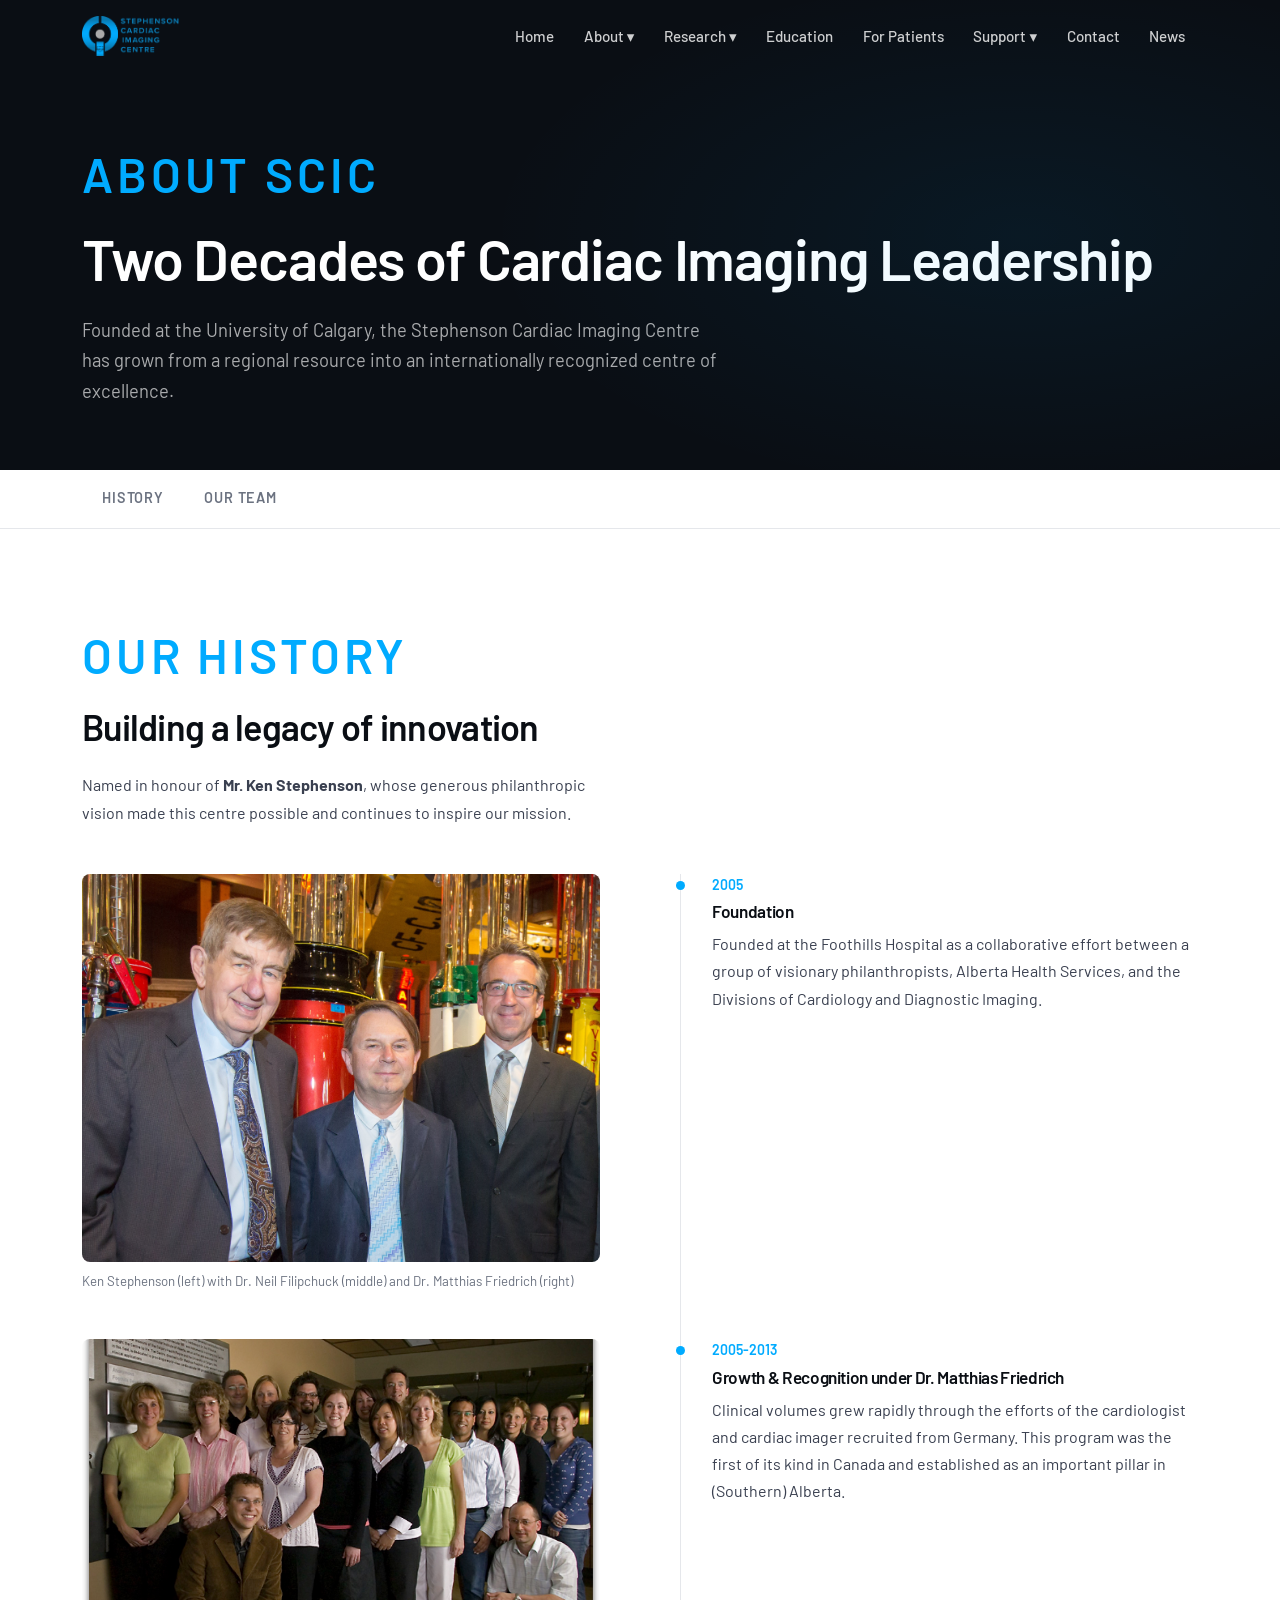
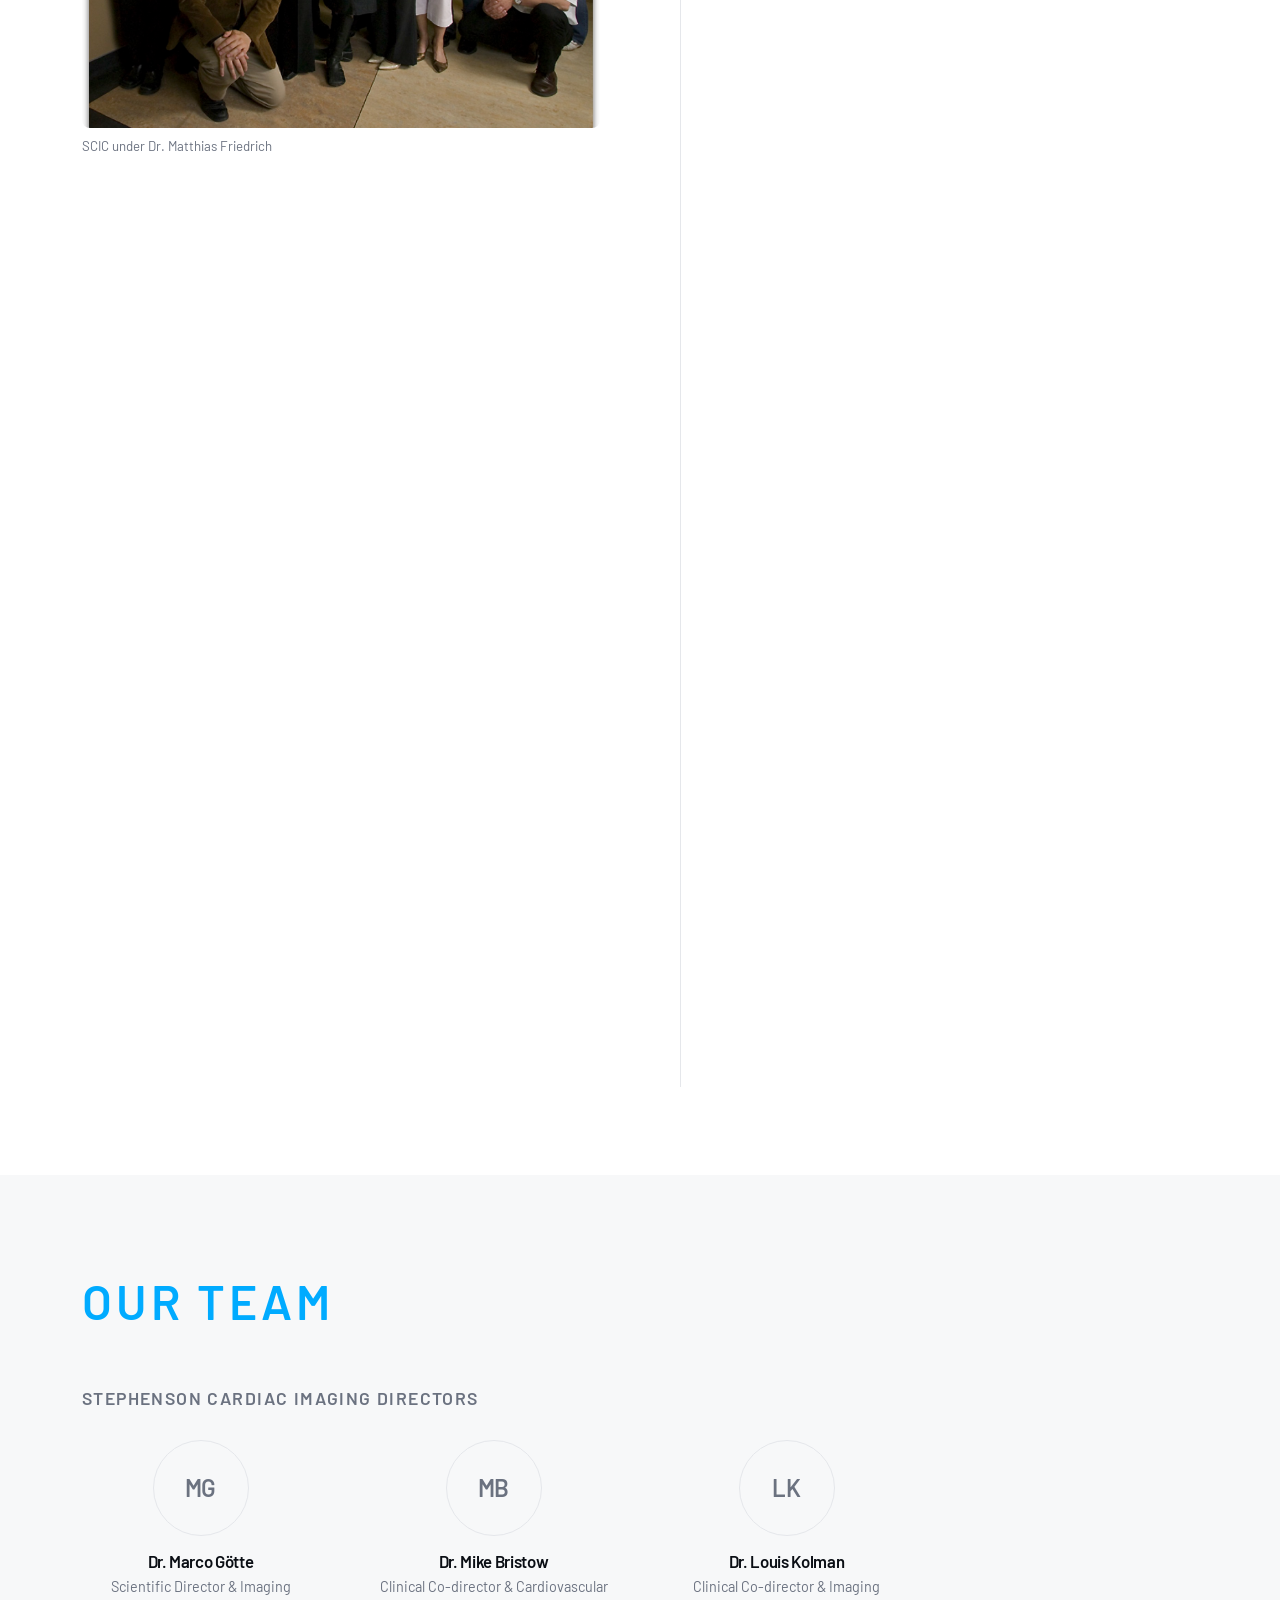
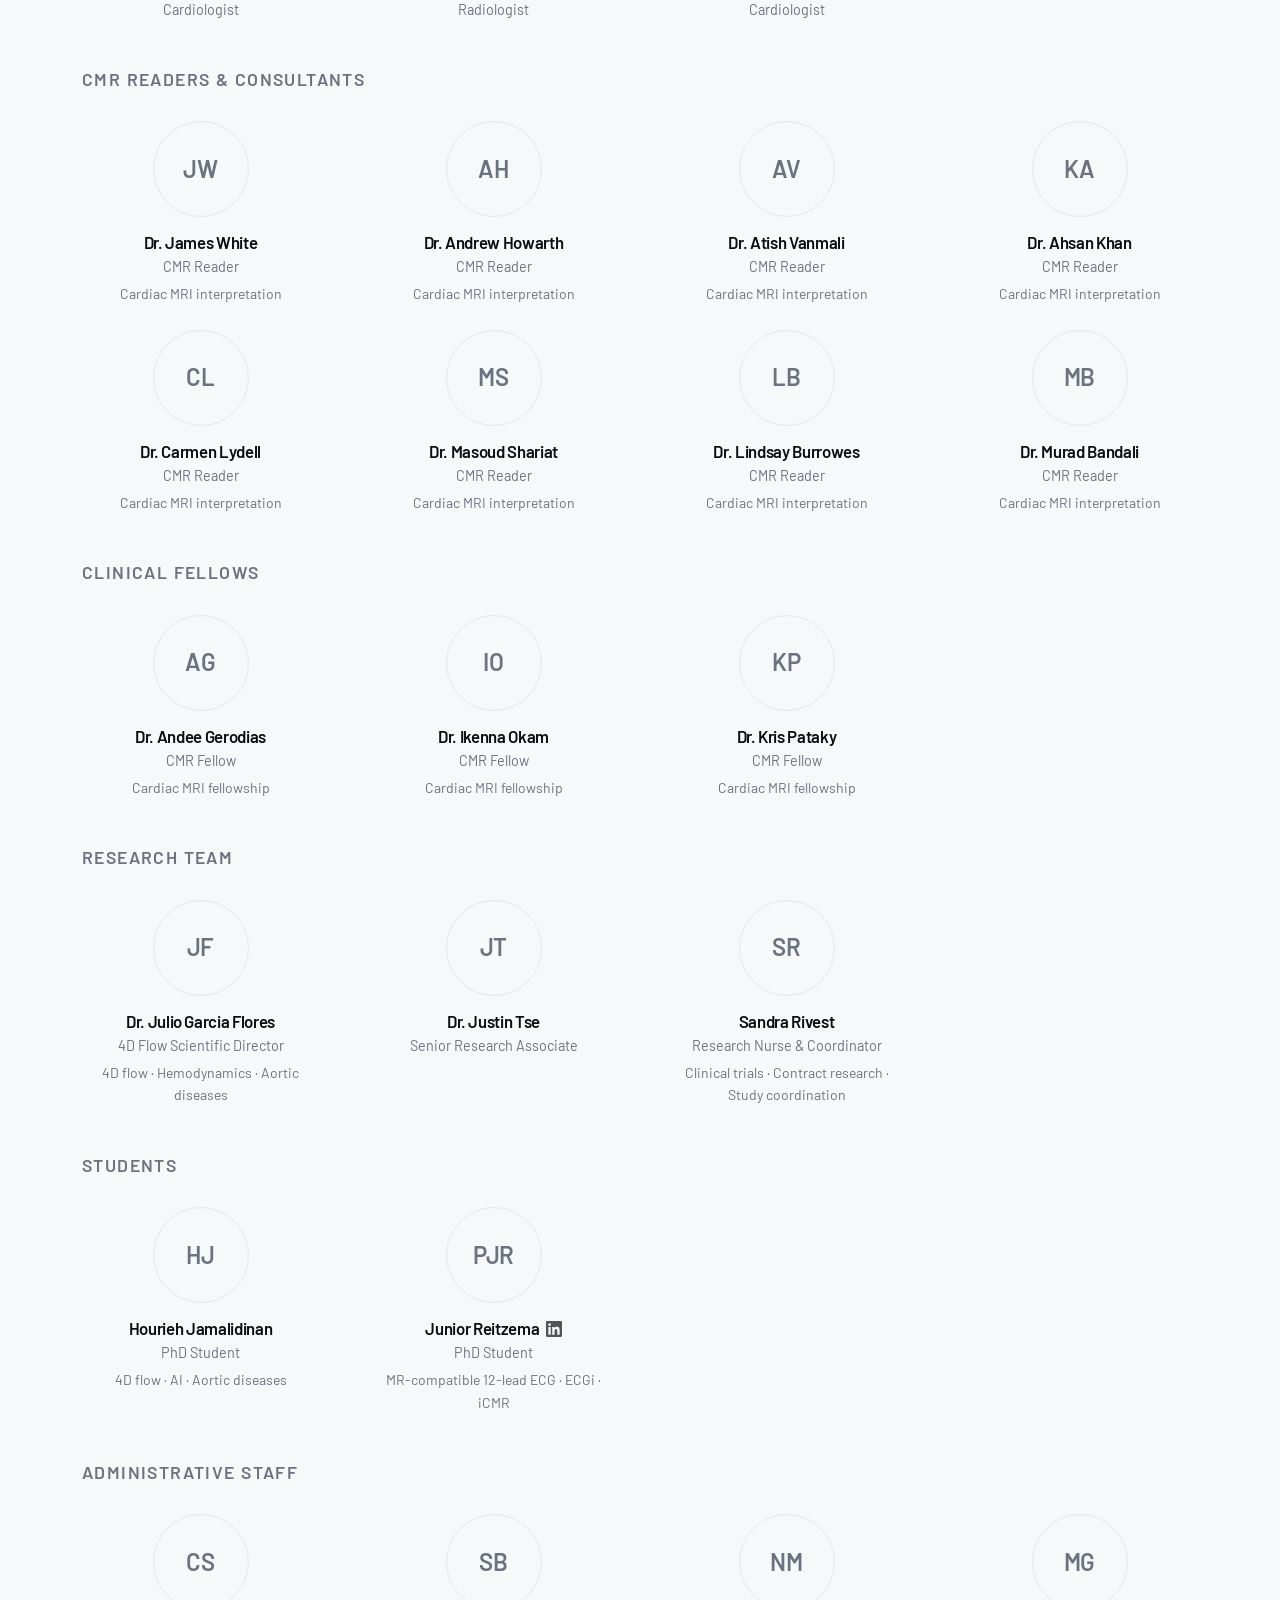
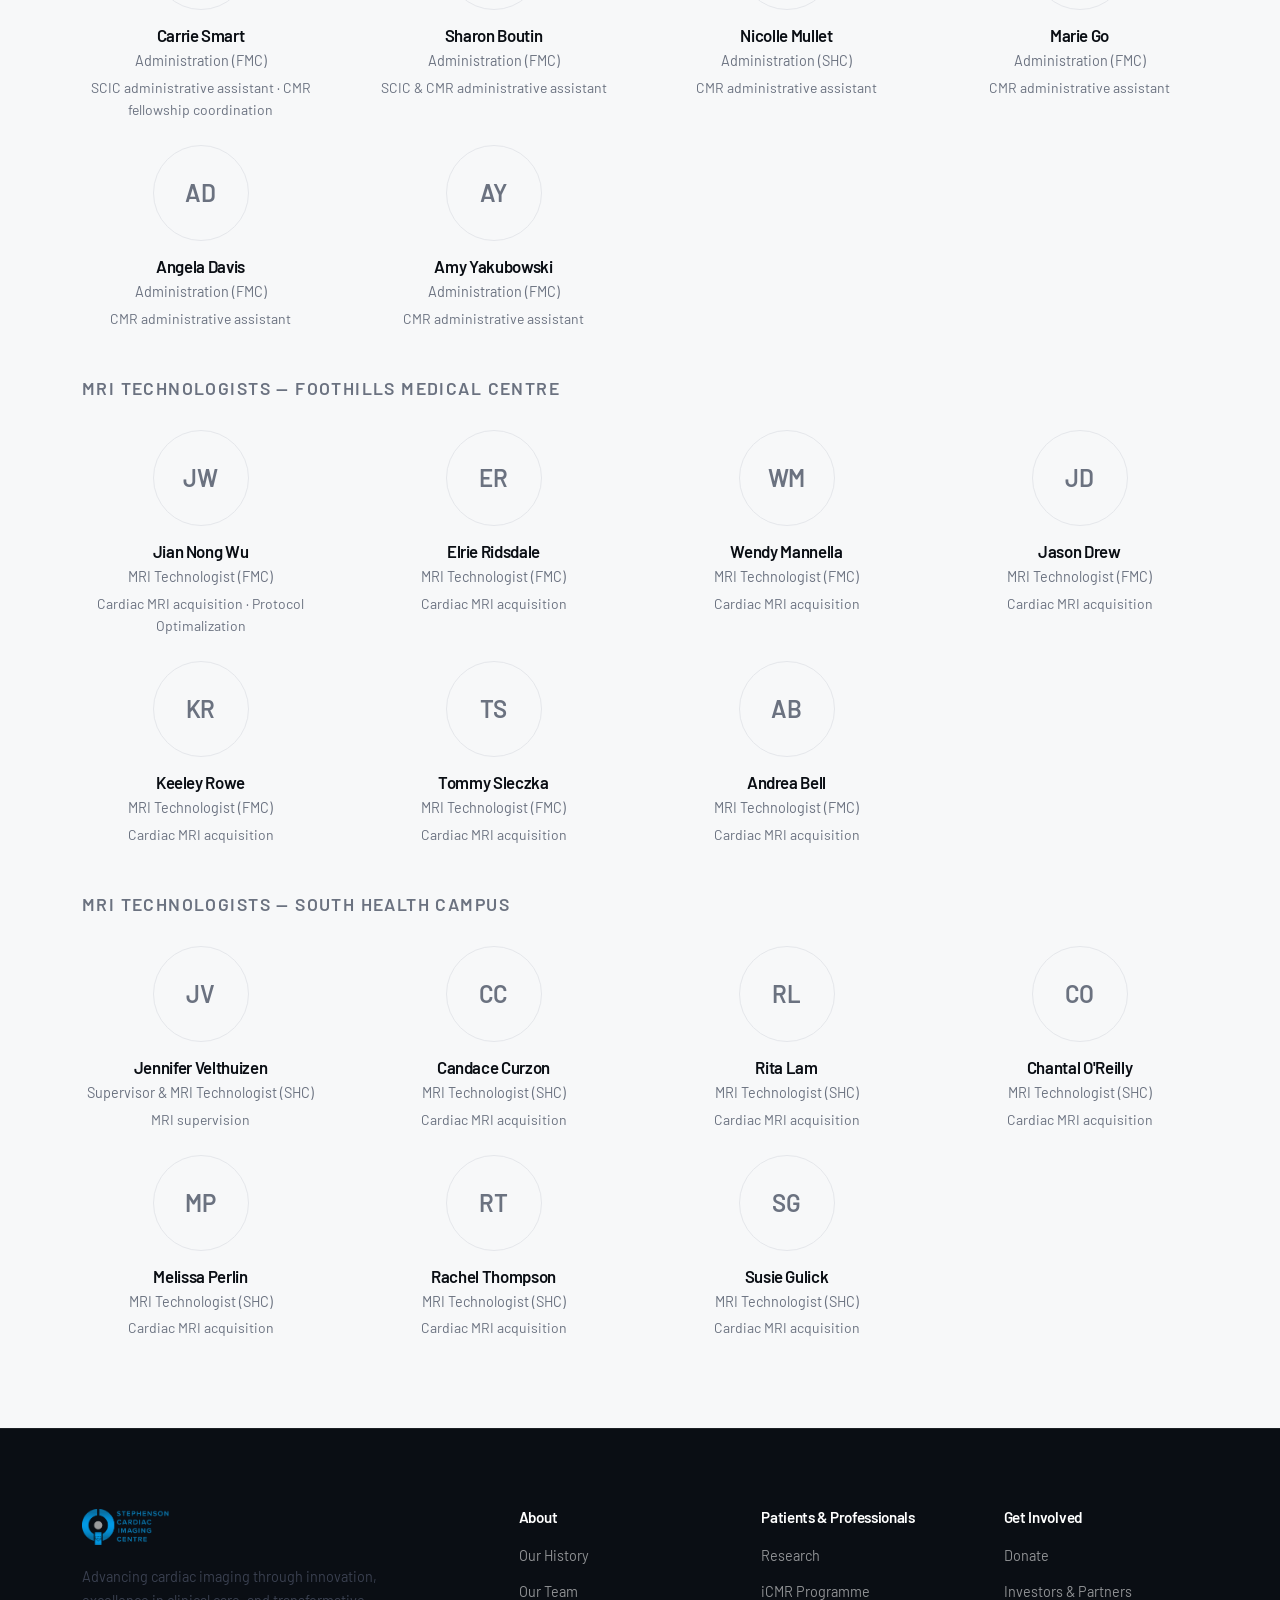
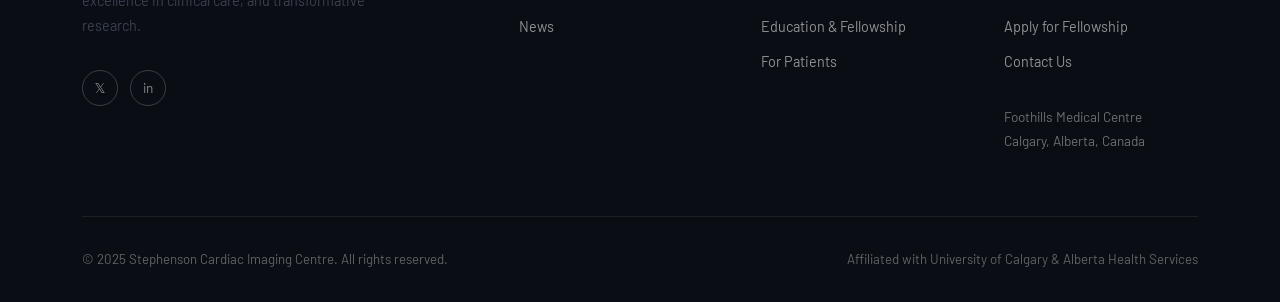
==== commit 91470017: "updated team list and added a vendor to the list" ====
--- a/about.html
+++ b/about.html
@@ -285,6 +285,12 @@
       <div class="team-card">
         <div class="team-avatar" style="background:linear-gradient(135deg,#0083CC,#00ABFF);">AD</div>
         <h4>Angela Davis</h4>
+        <div class="role">Administration (FMC)</div>
+        <div class="bio">CMR administrative assistant</div>
+      </div>
+      <div class="team-card">
+        <div class="team-avatar" style="background:linear-gradient(135deg,#0083CC,#00ABFF);">AY</div>
+        <h4>Amy Yakubowski</h4>
         <div class="role">Administration (FMC)</div>
         <div class="bio">CMR administrative assistant</div>
       </div>
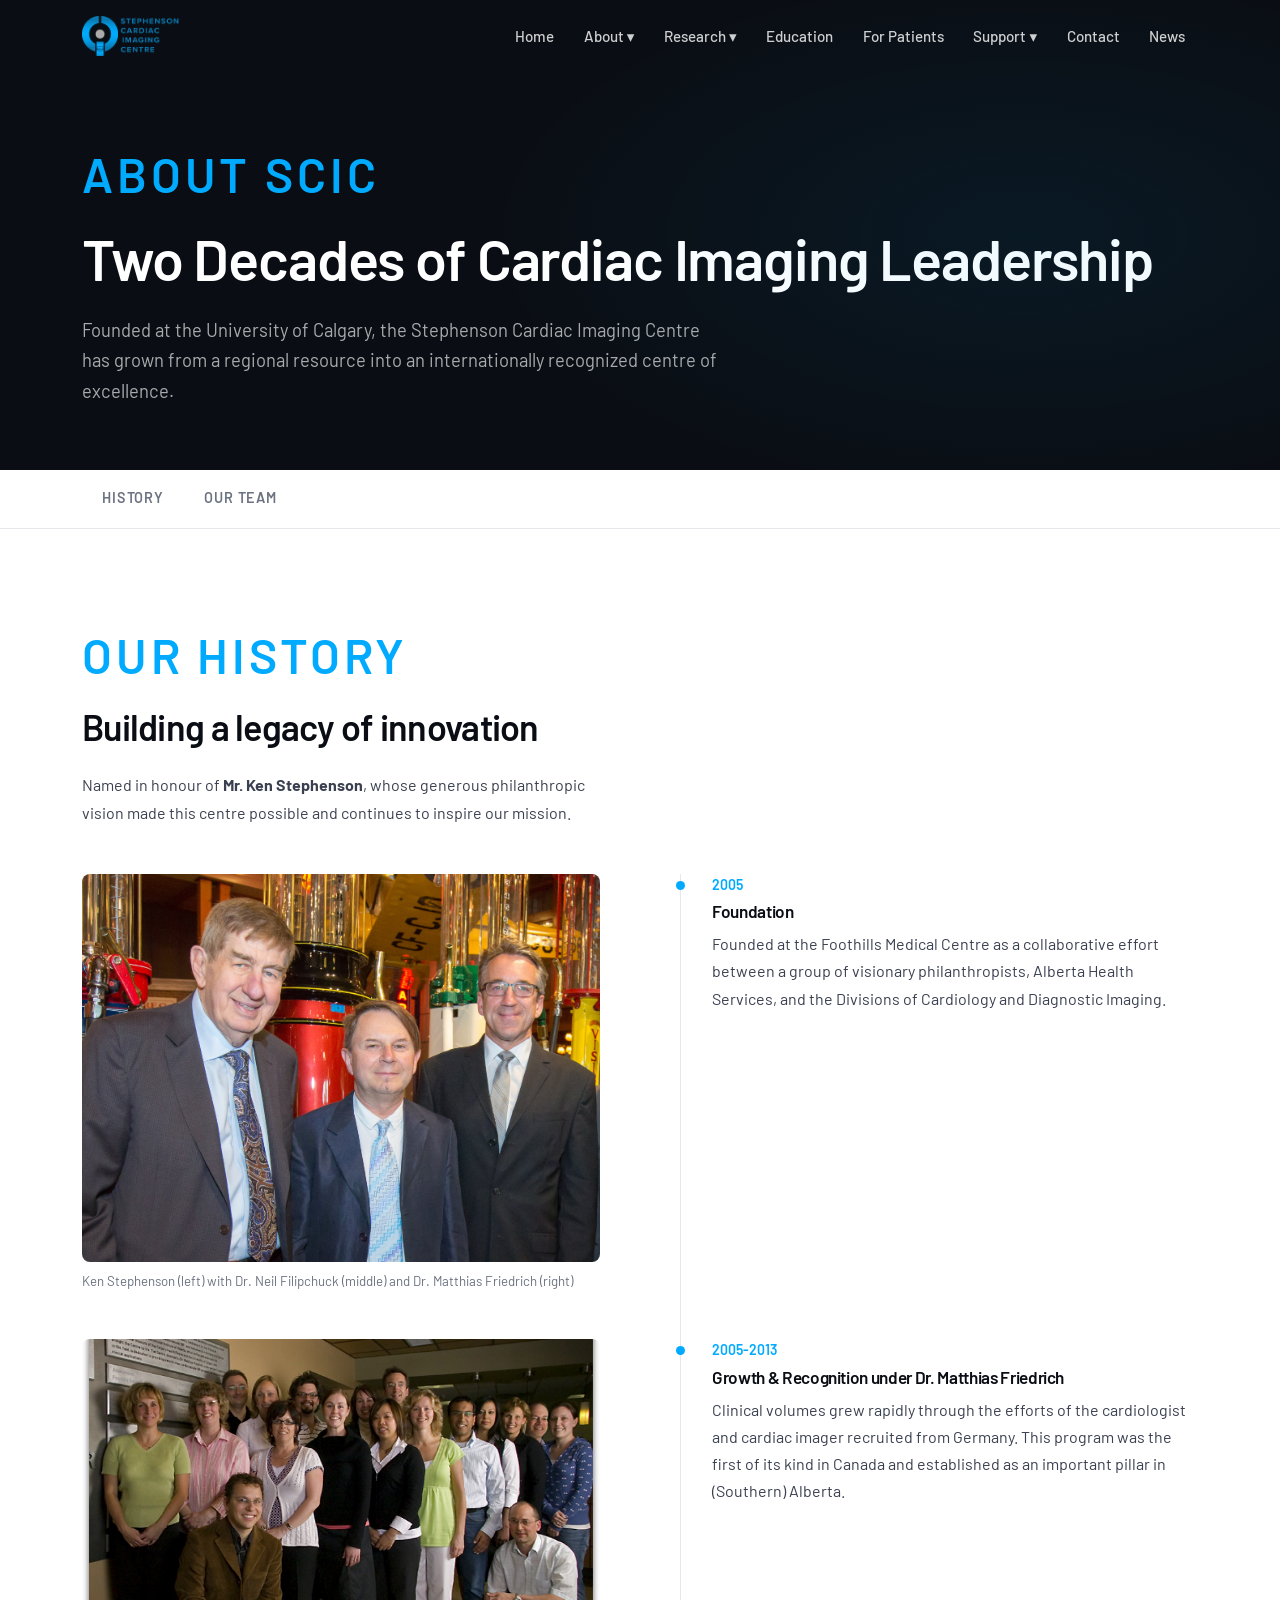
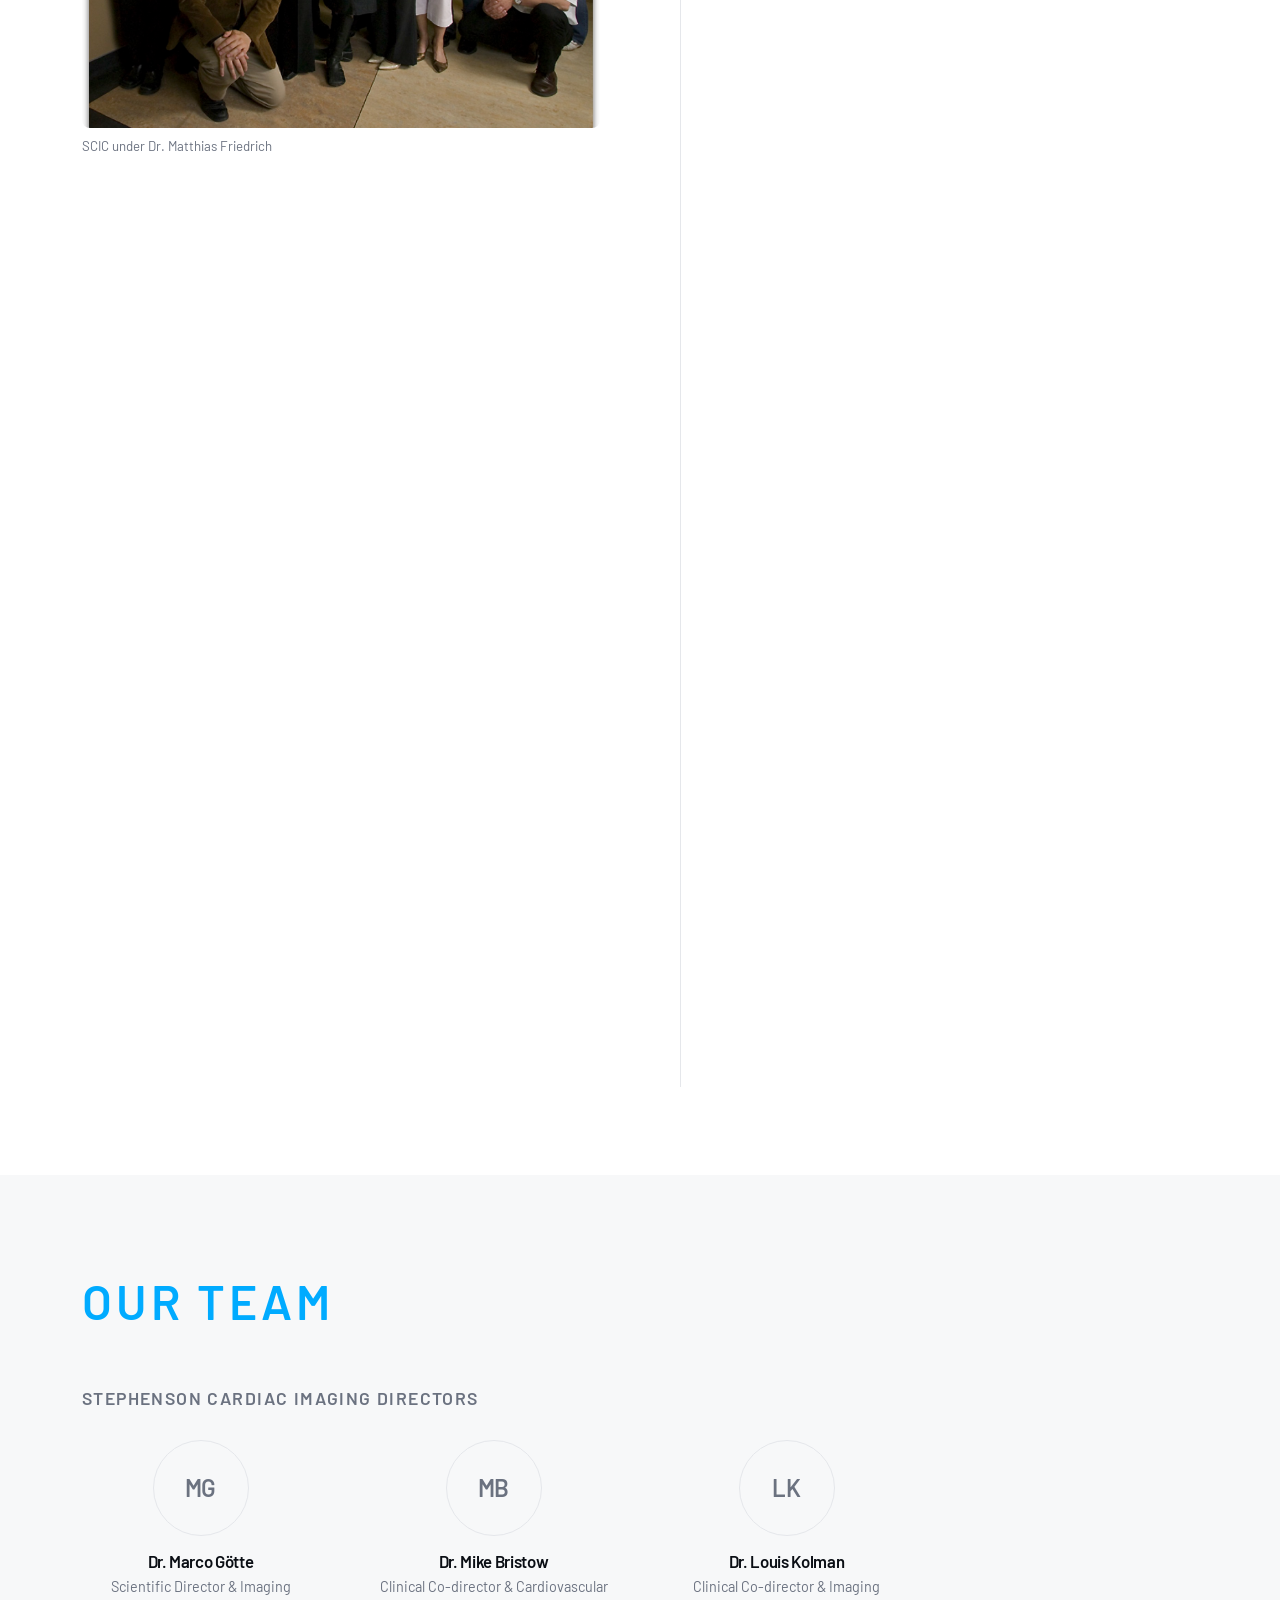
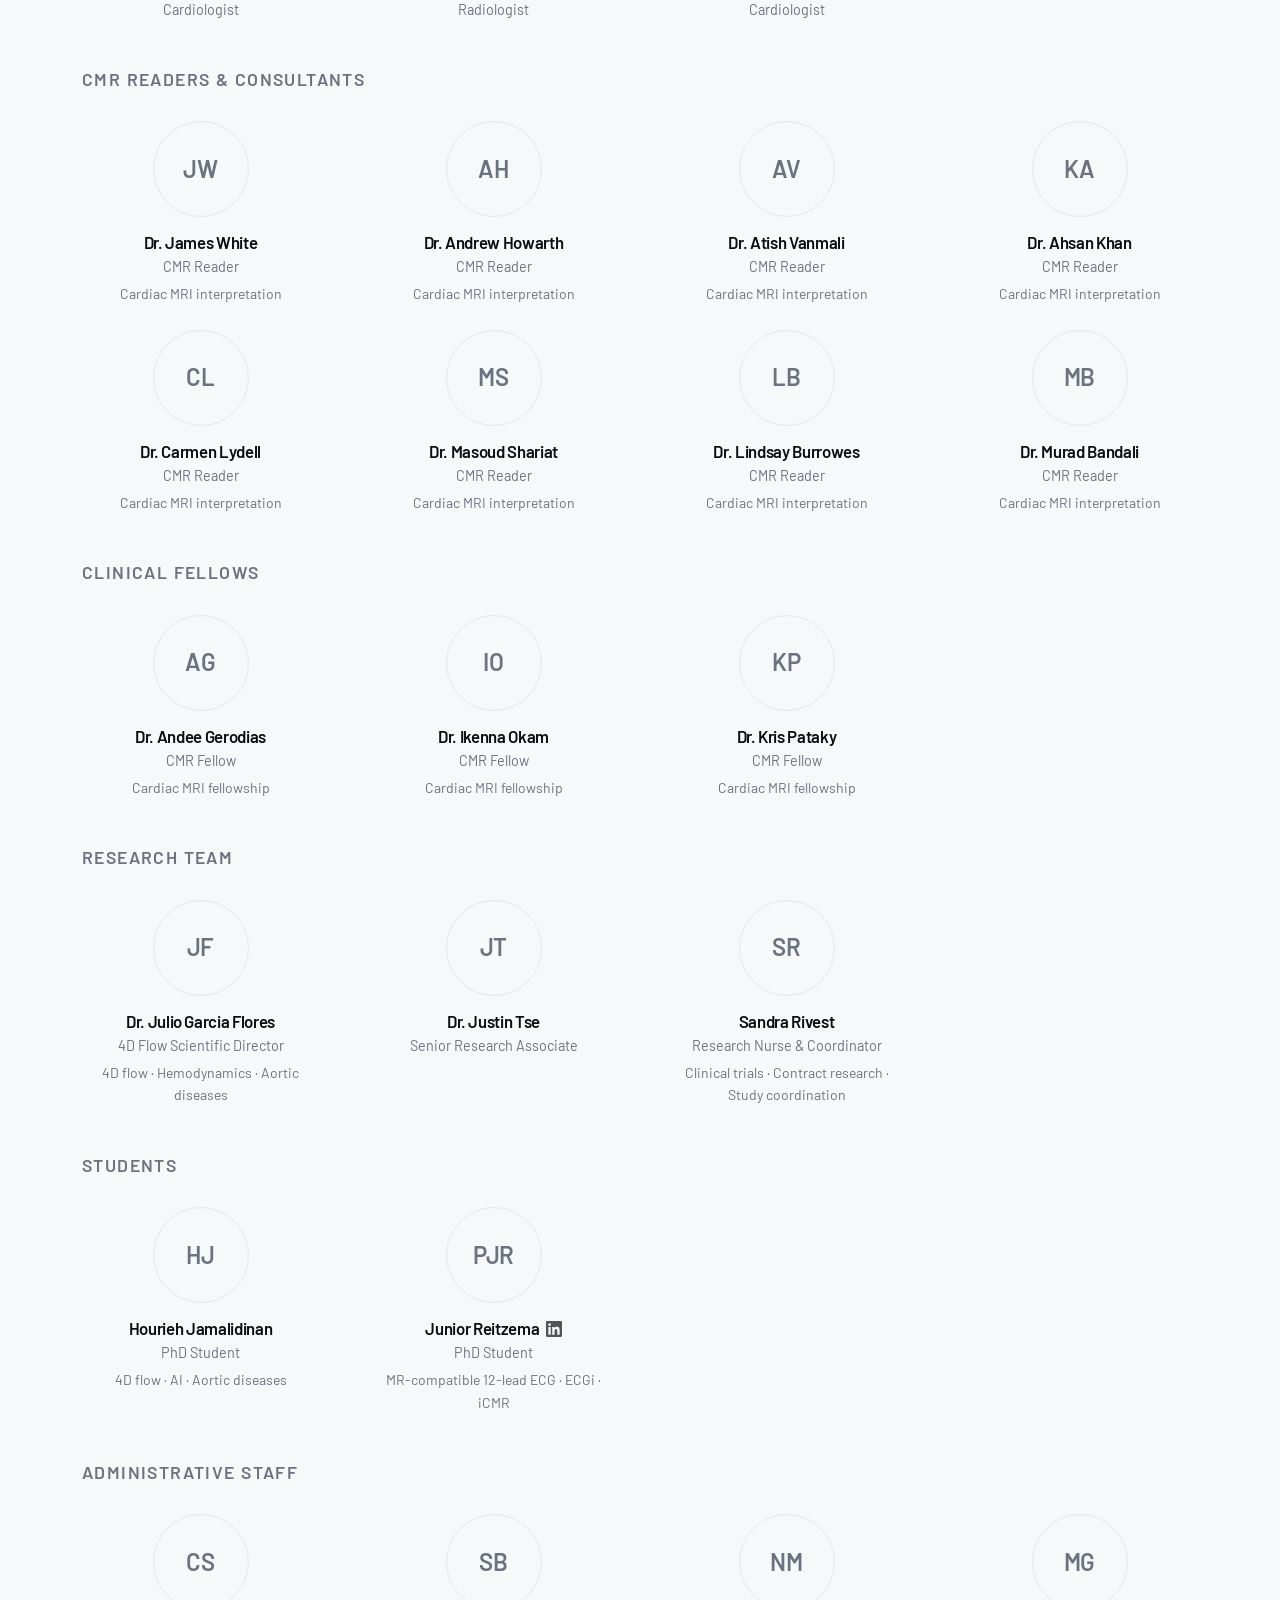
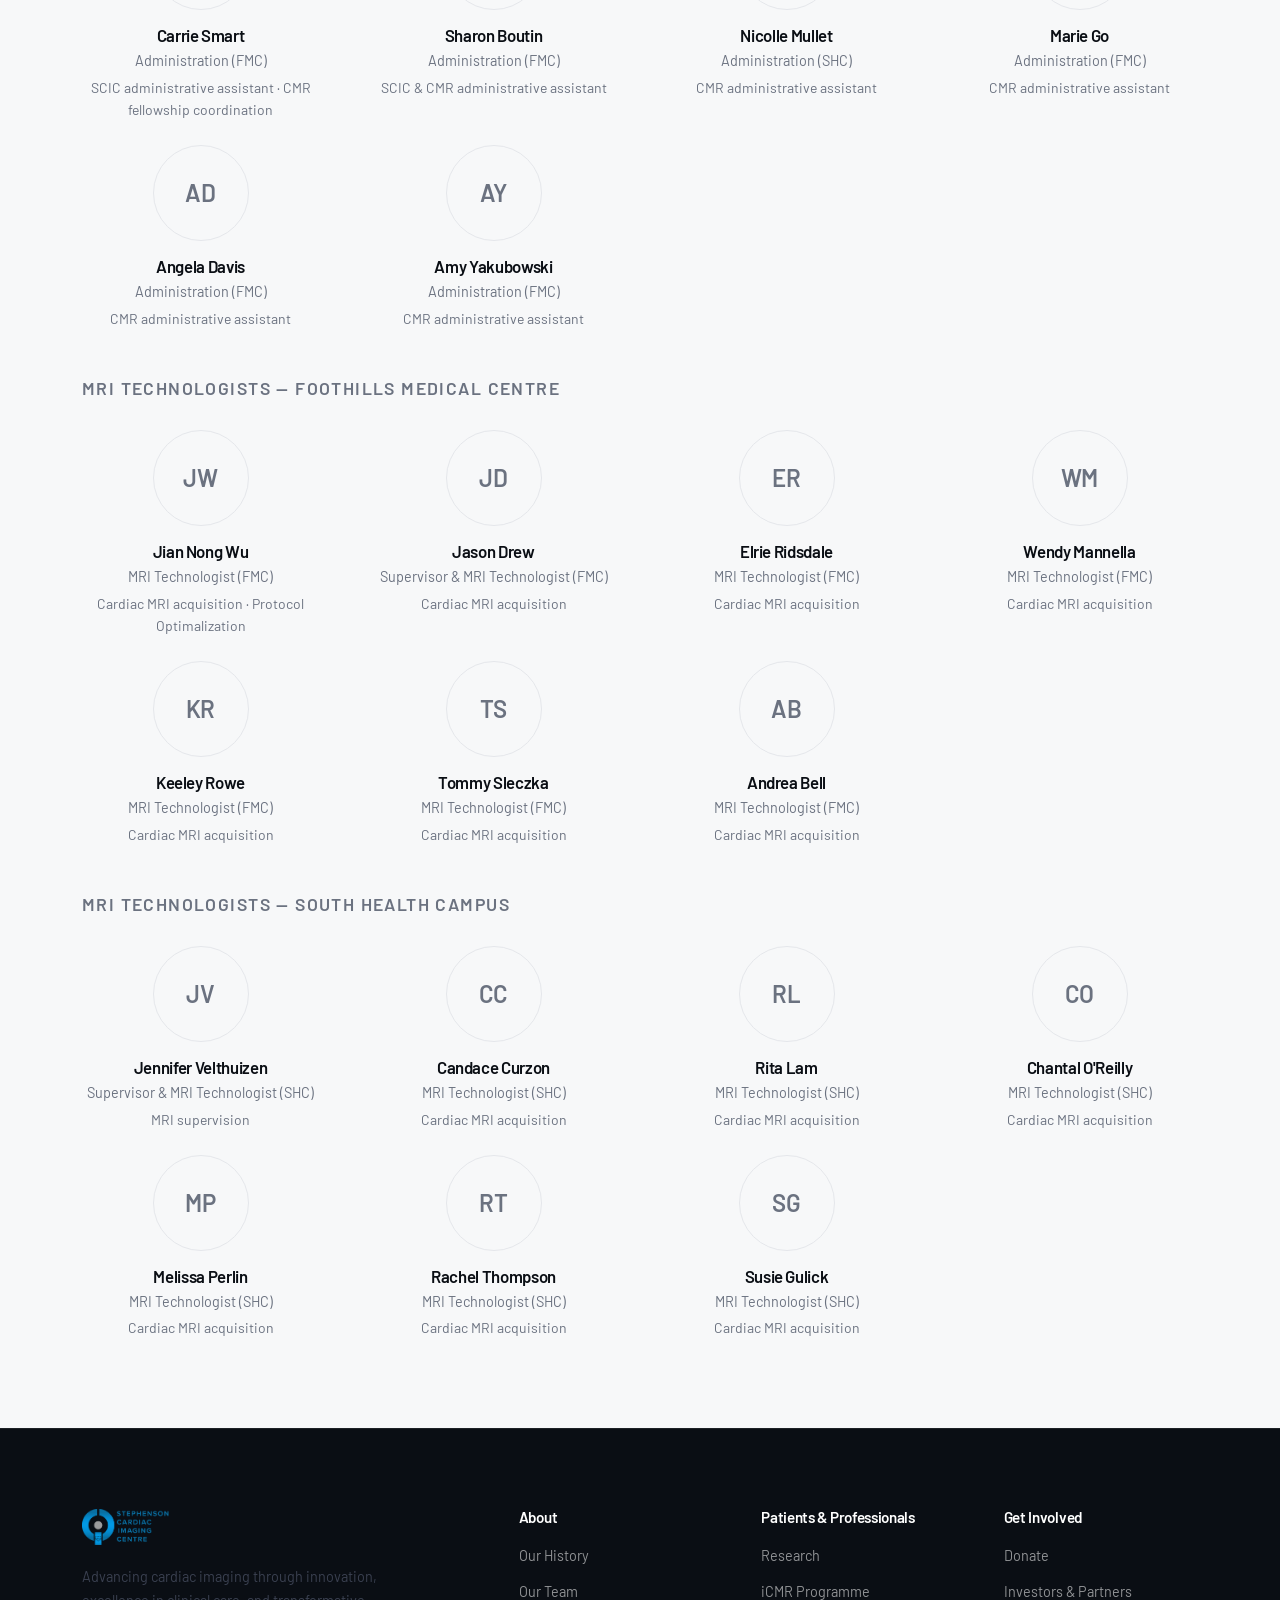
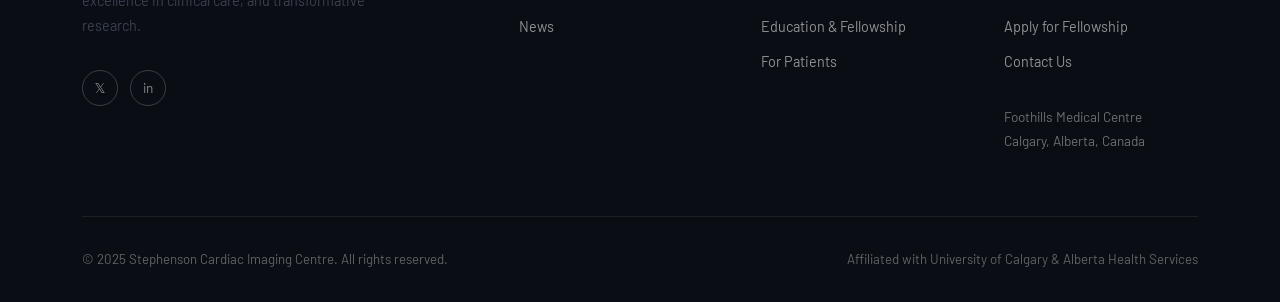
==== commit 484c8bf8: "added a news article, and implemented suggestions from Carrie" ====
--- a/about.html
+++ b/about.html
@@ -58,7 +58,7 @@
         <div class="timeline-dot"></div>
         <div class="timeline-year">2005</div>
         <h4>Foundation</h4>
-        <p> Founded at the Foothills Hospital as a collaborative effort between a group of
+        <p> Founded at the Foothills Medical Centre as a collaborative effort between a group of
           visionary philanthropists, Alberta Health Services, and the Divisions of Cardiology
           and Diagnostic Imaging.</p>
       </div>
@@ -307,6 +307,12 @@
         <div class="bio">Cardiac MRI acquisition &middot; Protocol Optimalization</div>
       </div>
       <div class="team-card">
+        <div class="team-avatar" style="background:linear-gradient(135deg,#005a99,#0083CC);">JD</div>
+        <h4>Jason Drew</h4>
+        <div class="role">Supervisor & MRI Technologist (FMC)</div>
+        <div class="bio">Cardiac MRI acquisition</div>
+      </div>
+      <div class="team-card">
         <div class="team-avatar" style="background:linear-gradient(135deg,#005a99,#0083CC);">ER</div>
         <h4>Elrie Ridsdale</h4>
         <div class="role">MRI Technologist (FMC)</div>
@@ -315,12 +321,6 @@
       <div class="team-card">
         <div class="team-avatar" style="background:linear-gradient(135deg,#005a99,#0083CC);">WM</div>
         <h4>Wendy Mannella</h4>
-        <div class="role">MRI Technologist (FMC)</div>
-        <div class="bio">Cardiac MRI acquisition</div>
-      </div>
-      <div class="team-card">
-        <div class="team-avatar" style="background:linear-gradient(135deg,#005a99,#0083CC);">JD</div>
-        <h4>Jason Drew</h4>
         <div class="role">MRI Technologist (FMC)</div>
         <div class="bio">Cardiac MRI acquisition</div>
       </div>
@@ -394,6 +394,7 @@
 
   </div>
 </section>
+
 
 <div id="footer-holder"></div>
 <script src="js/nav.js"></script>
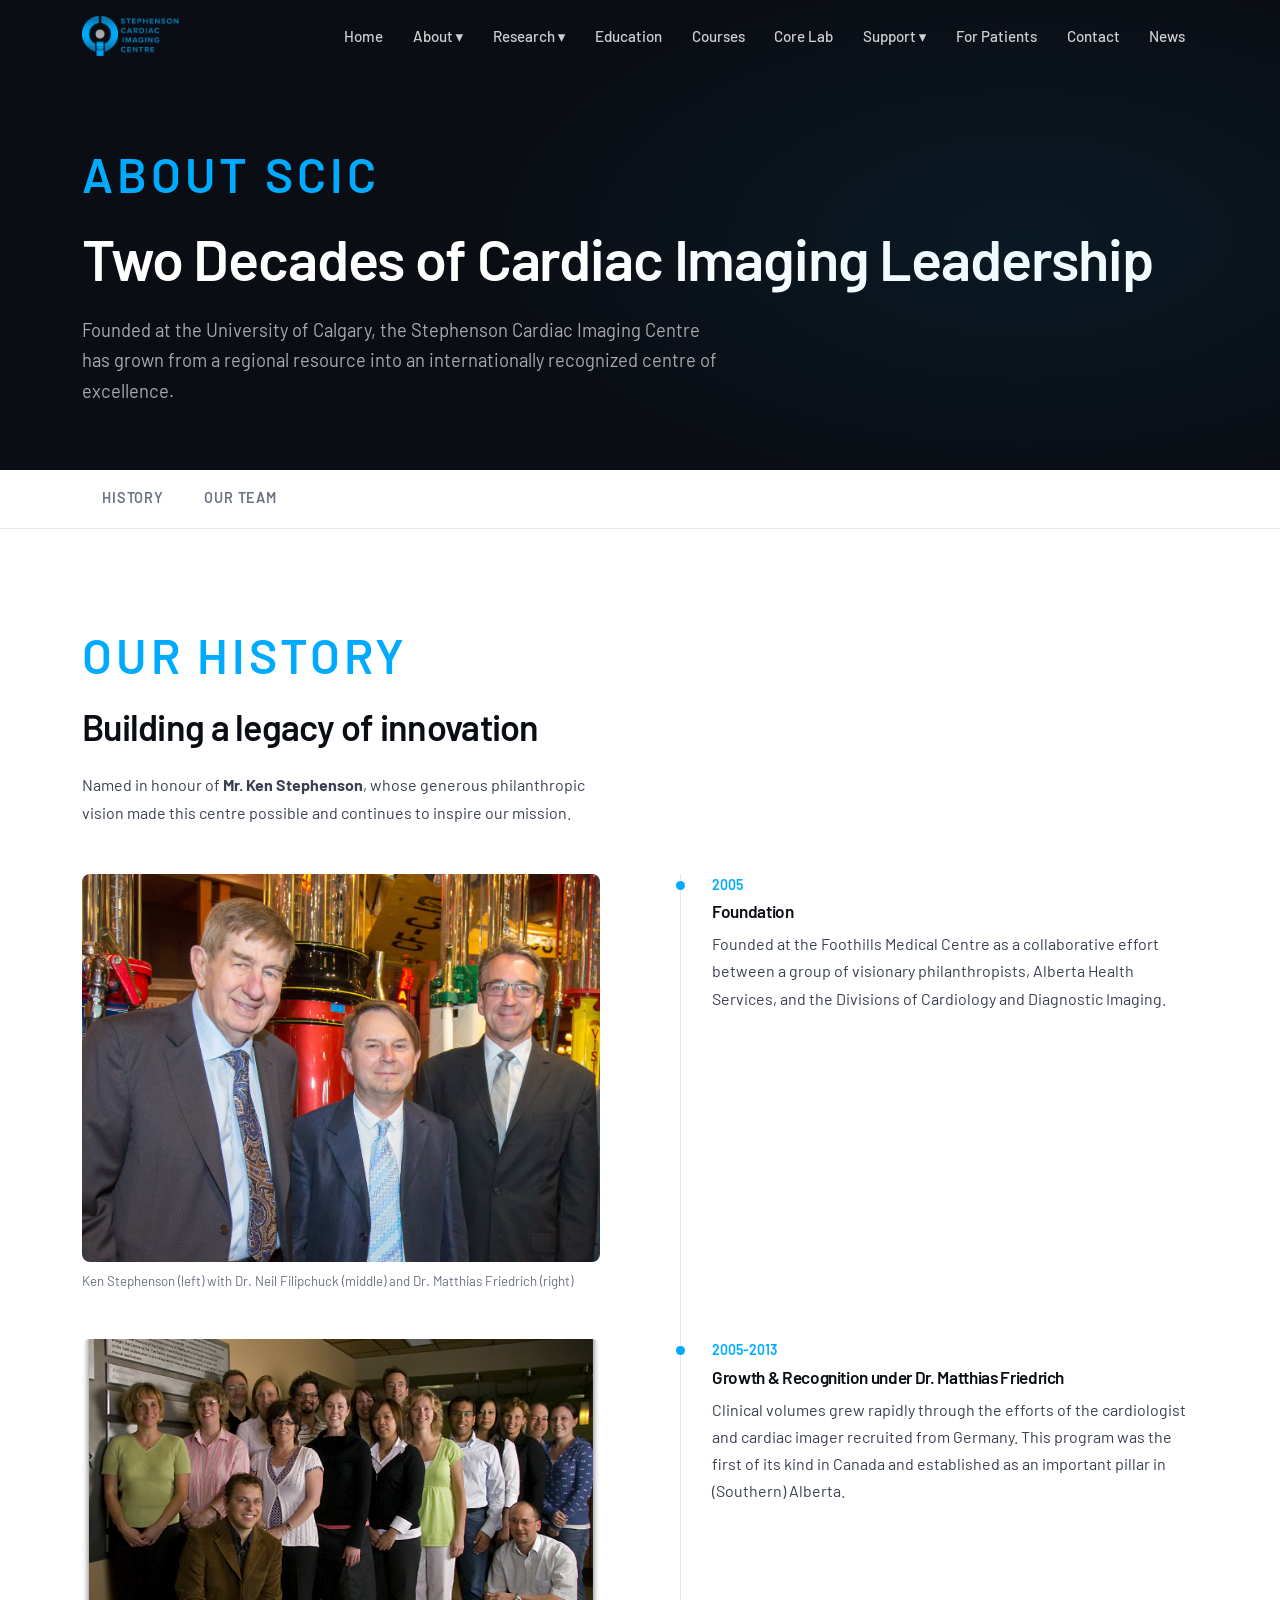
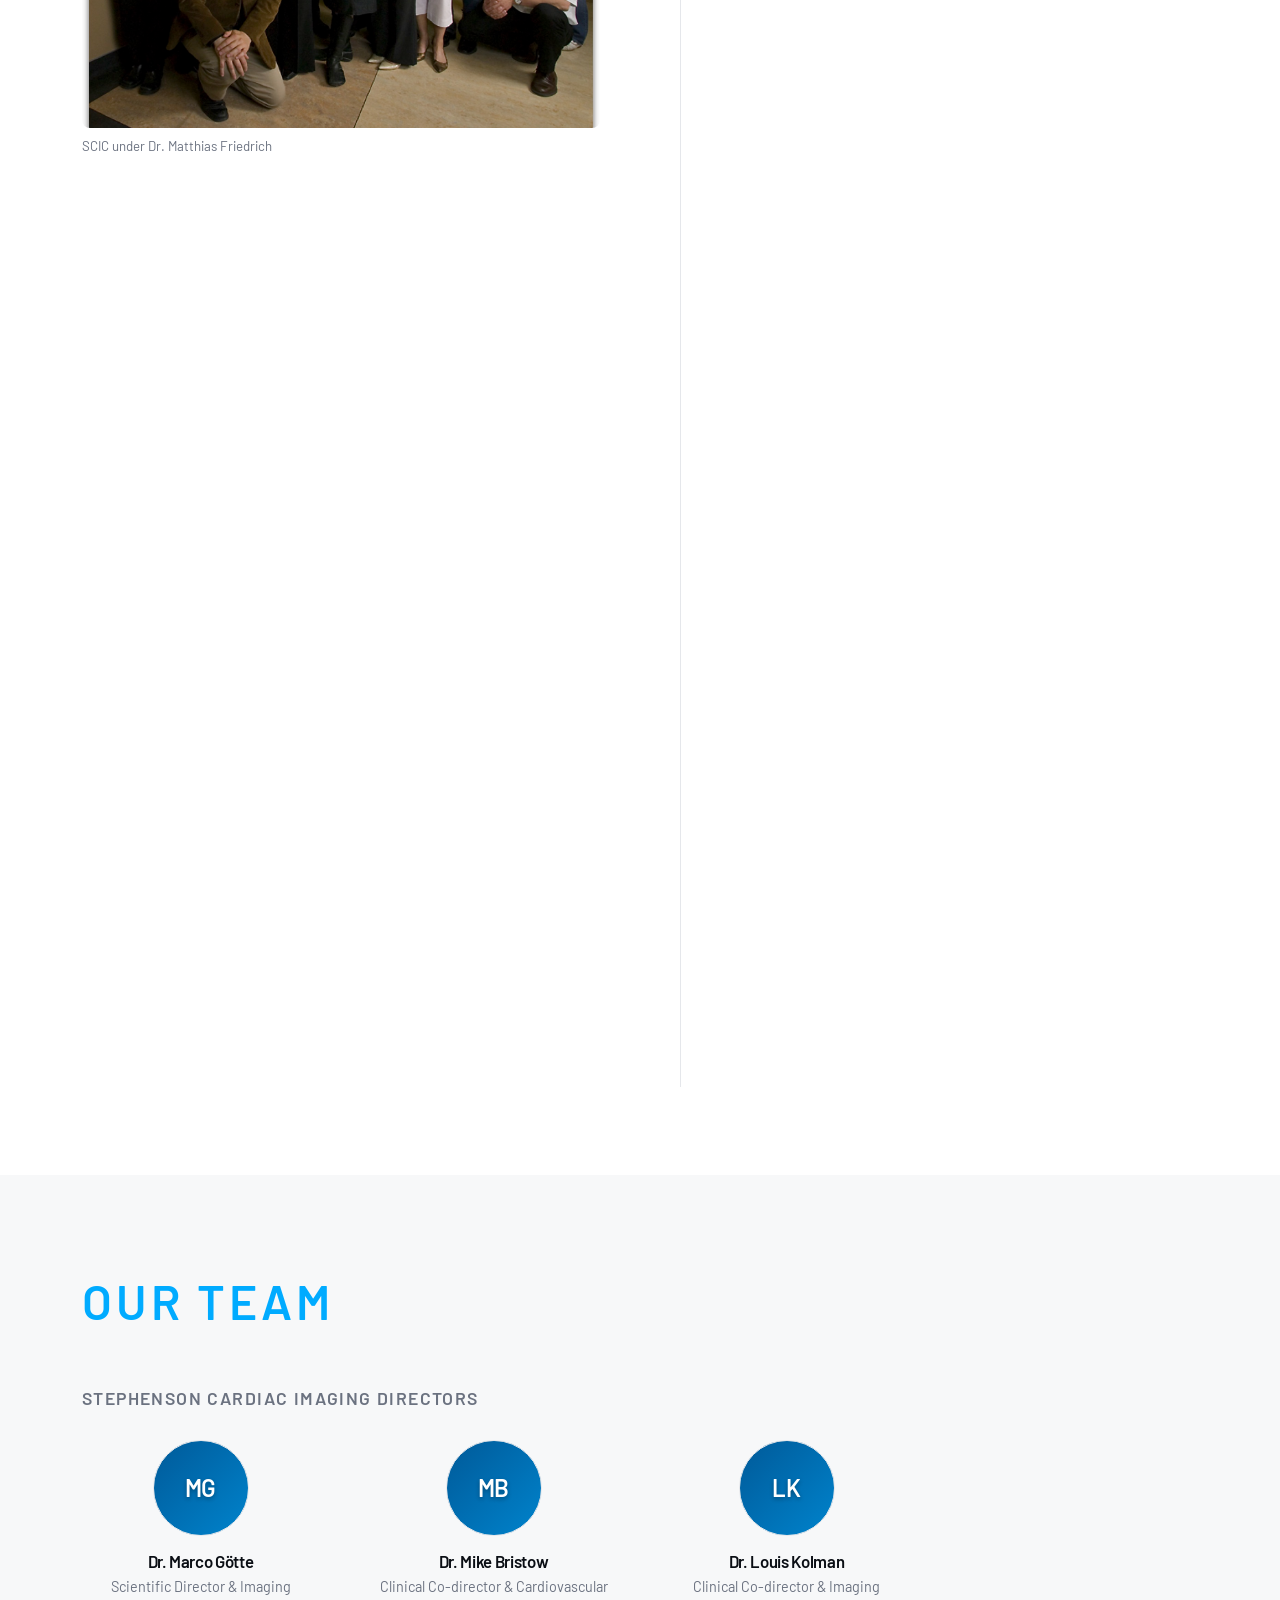
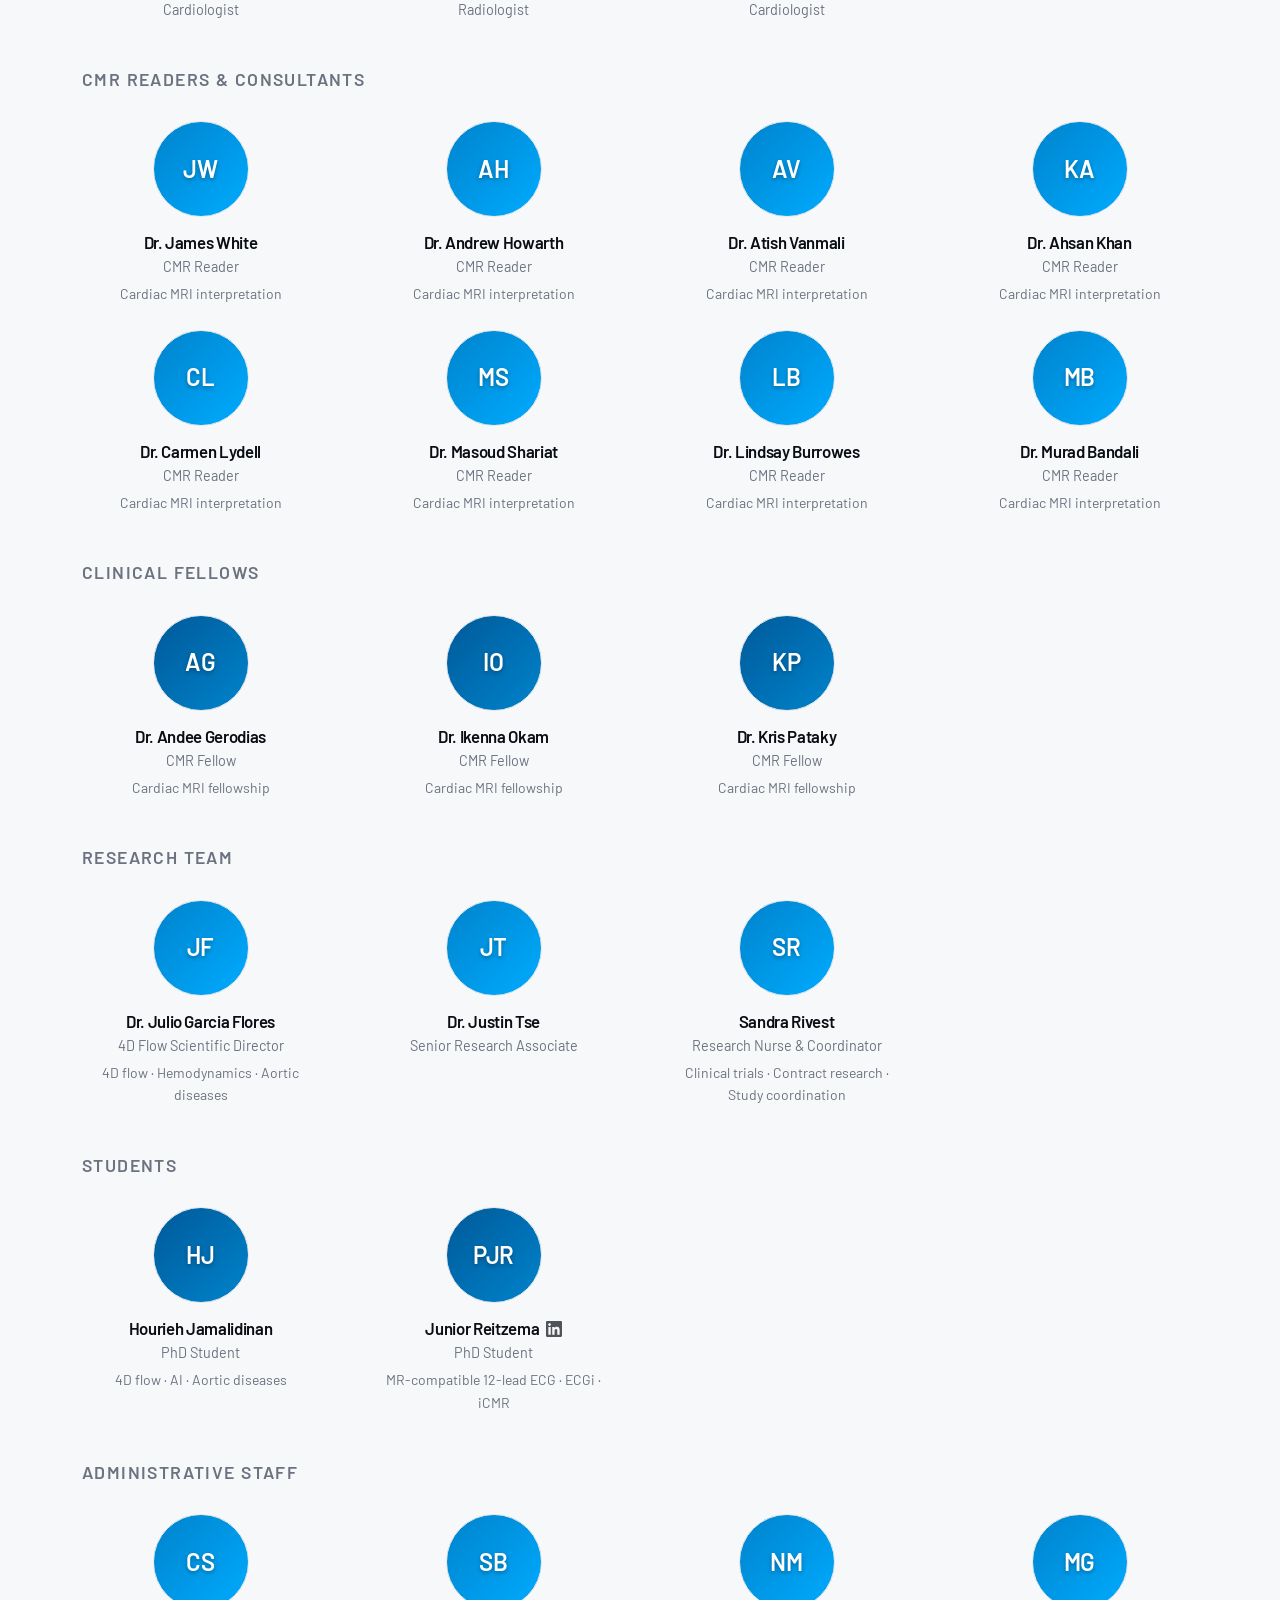
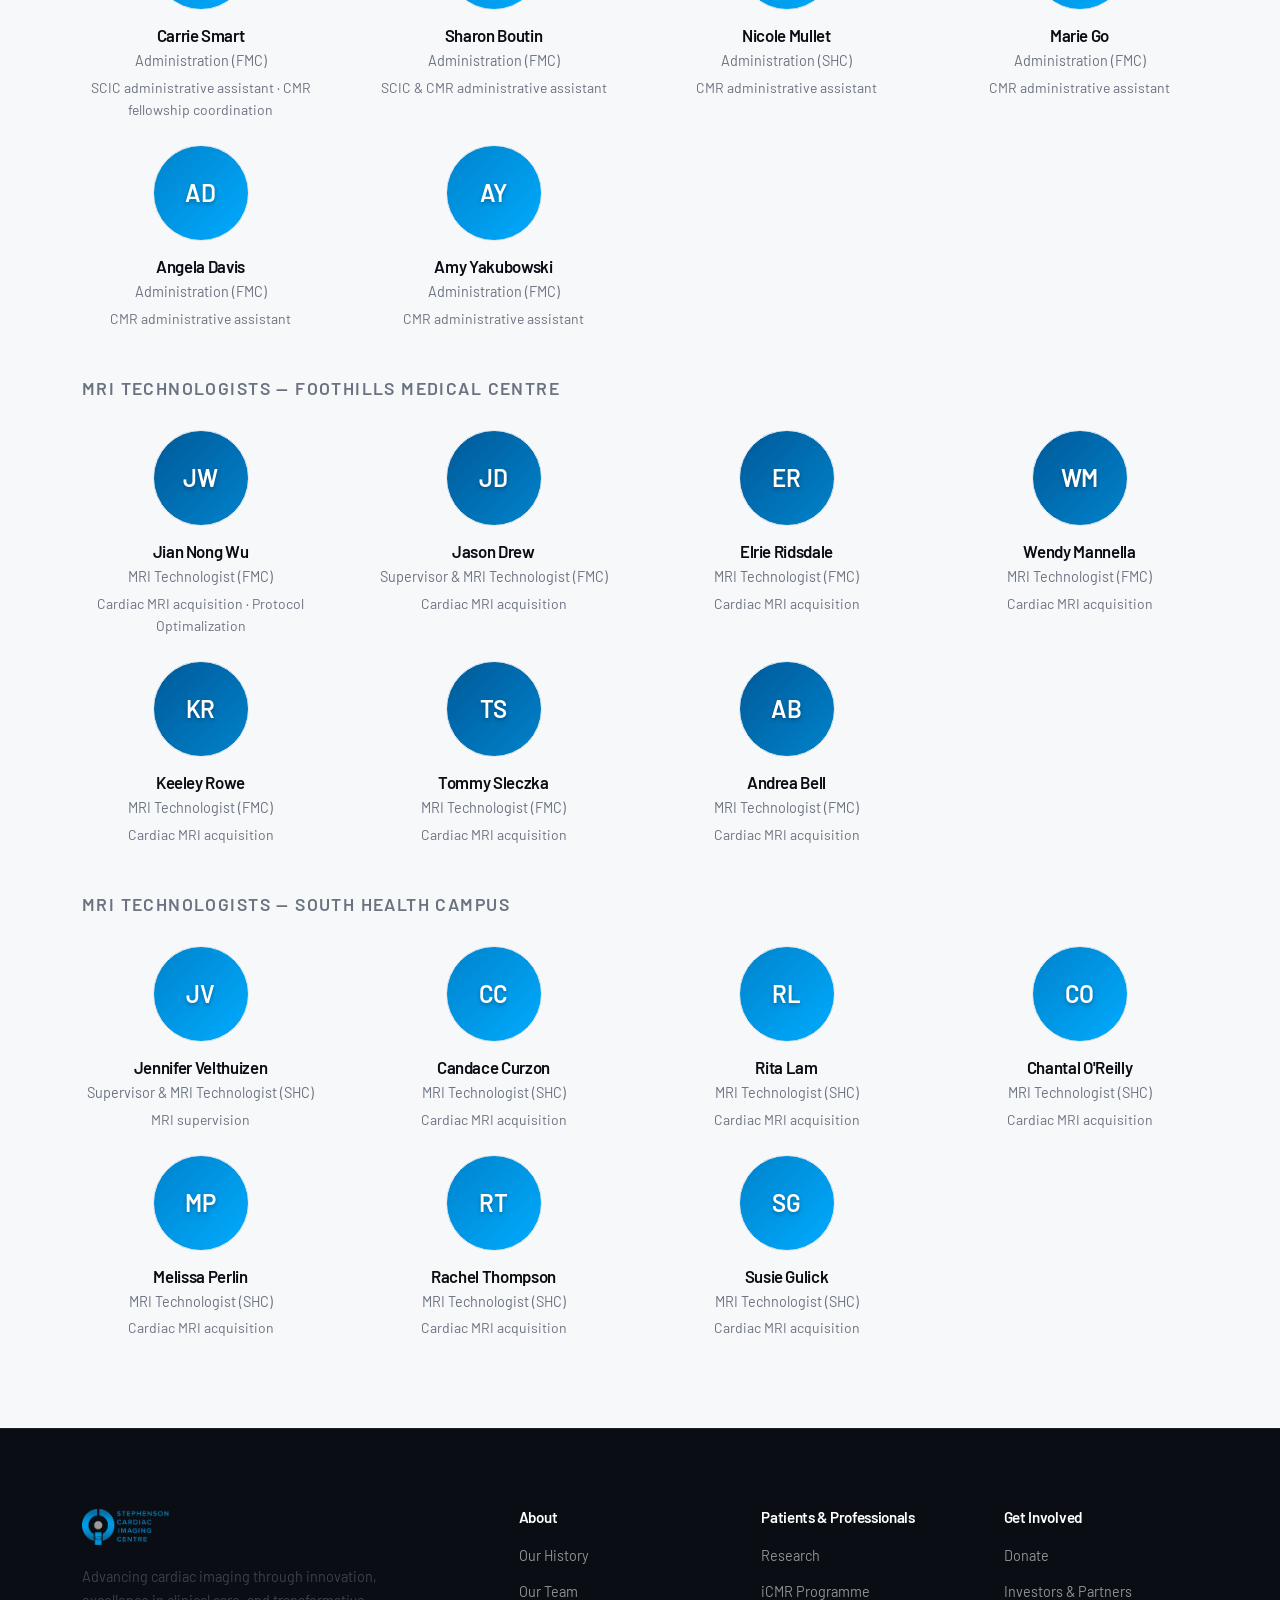
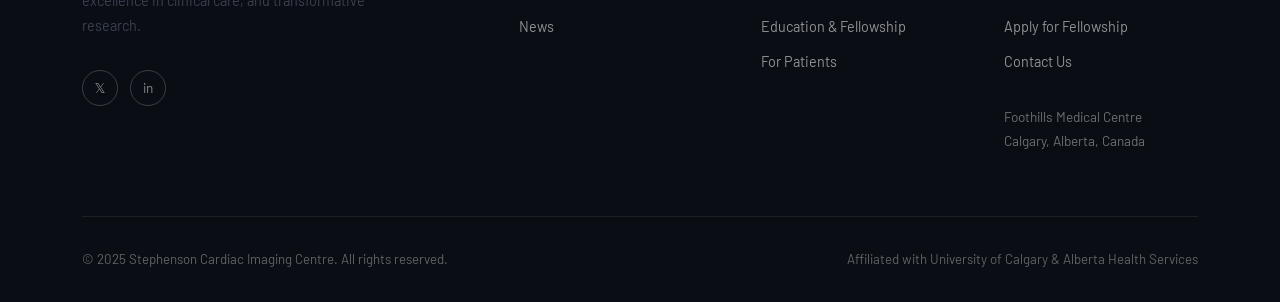
==== commit 7ddf448f: "Few errors, starting to add the new photo's as well" ====
--- a/about.html
+++ b/about.html
@@ -272,7 +272,7 @@
       </div>
       <div class="team-card">
         <div class="team-avatar" style="background:linear-gradient(135deg,#0083CC,#00ABFF);">NM</div>
-        <h4>Nicolle Mullet</h4>
+        <h4>Nicole Mullet</h4>
         <div class="role">Administration (SHC)</div>
         <div class="bio">CMR administrative assistant</div>
       </div>
--- a/css/main.css
+++ b/css/main.css
@@ -651,7 +651,7 @@
   width: 96px;
   height: 96px;
   border-radius: 50%;
-  background: var(--surface) !important;   /* !important defeats the per-person inline gradients until pass 2 strips them */
+  background: var(--surface);
   margin: 0 auto 1rem;
   display: flex;
   align-items: center;
@@ -660,7 +660,8 @@
   font-size: 1.5rem;
   font-weight: 600;
   letter-spacing: -0.01em;
-  color: var(--ink-3);
+  color: white;
+  text-shadow: 0 2px 4px rgba(0,0,0,0.3);
   border: 1px solid var(--line);
   overflow: hidden;
 }
@@ -985,7 +986,7 @@
   right: 0;
   bottom: 0;
   background: rgba(10,14,20,0.98);
-  z-index: 999;
+  z-index: 1001;
   display: flex;
   flex-direction: column;
   align-items: center;
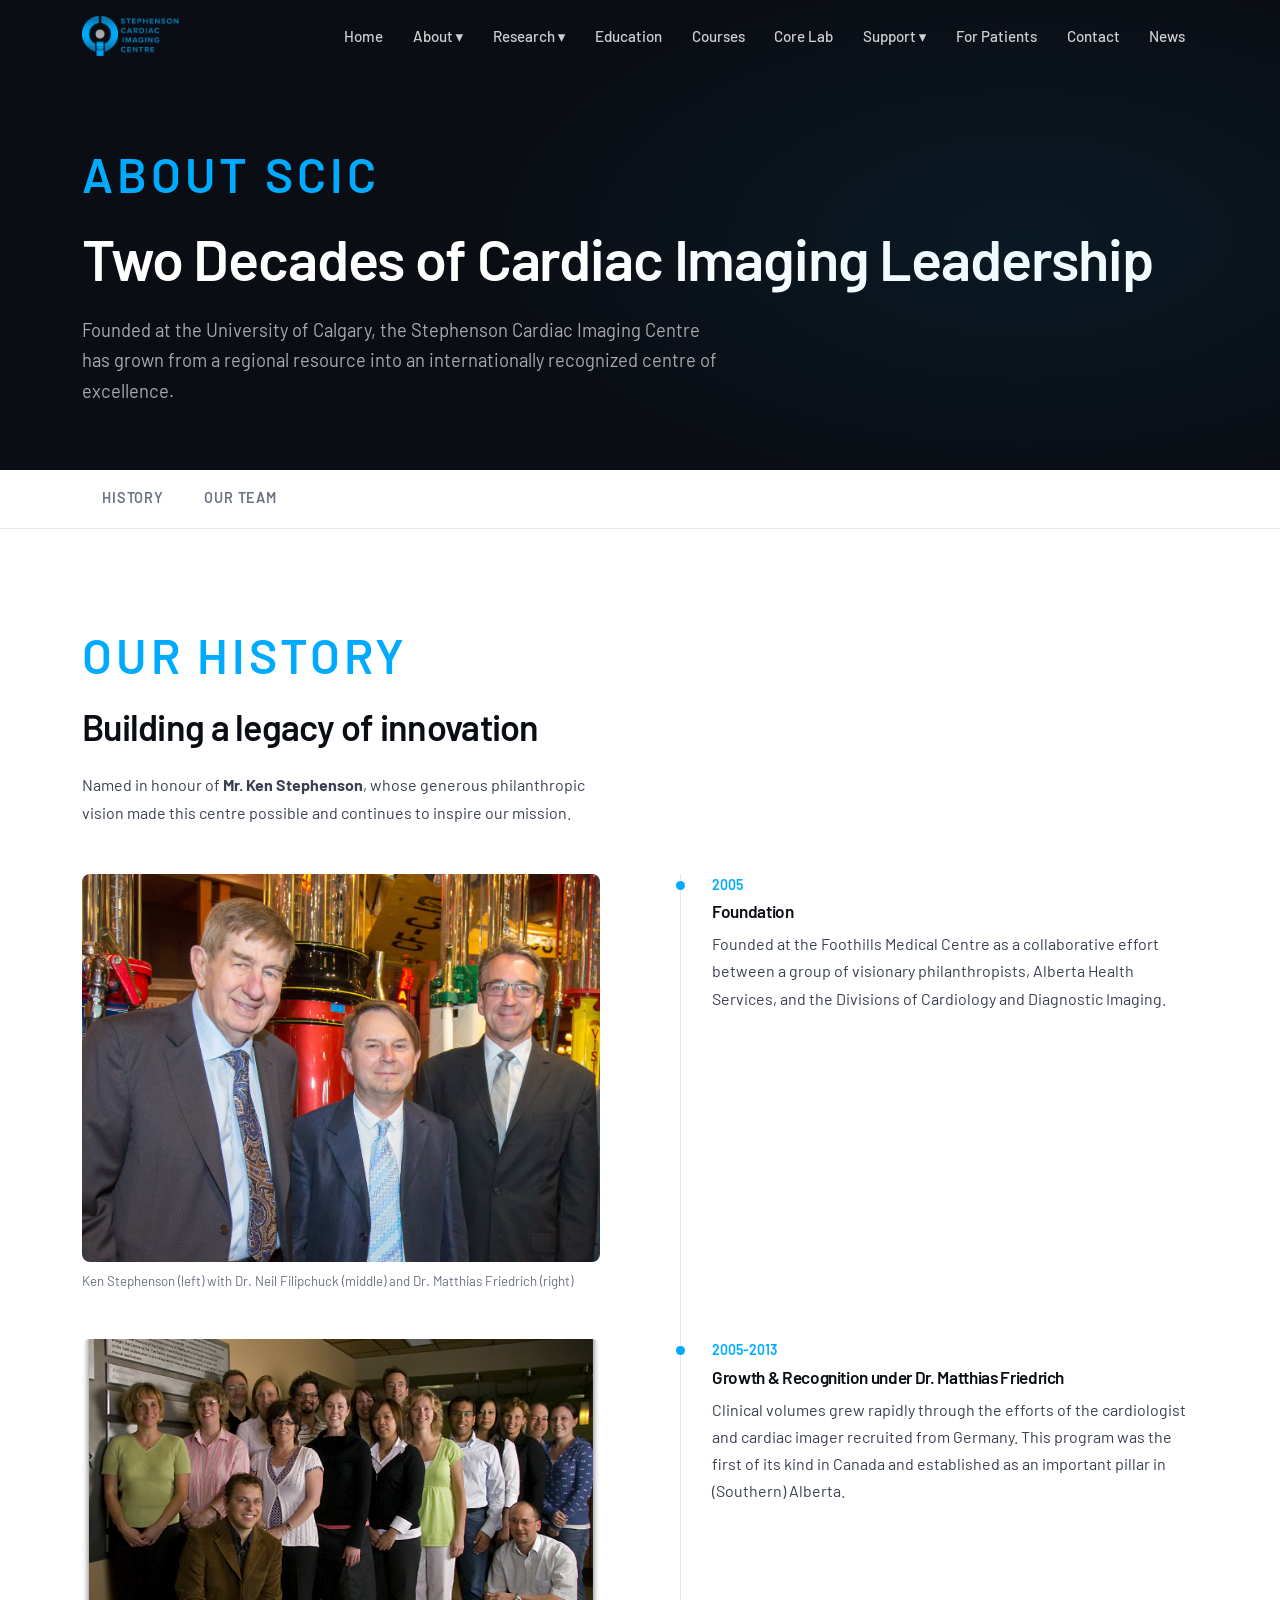
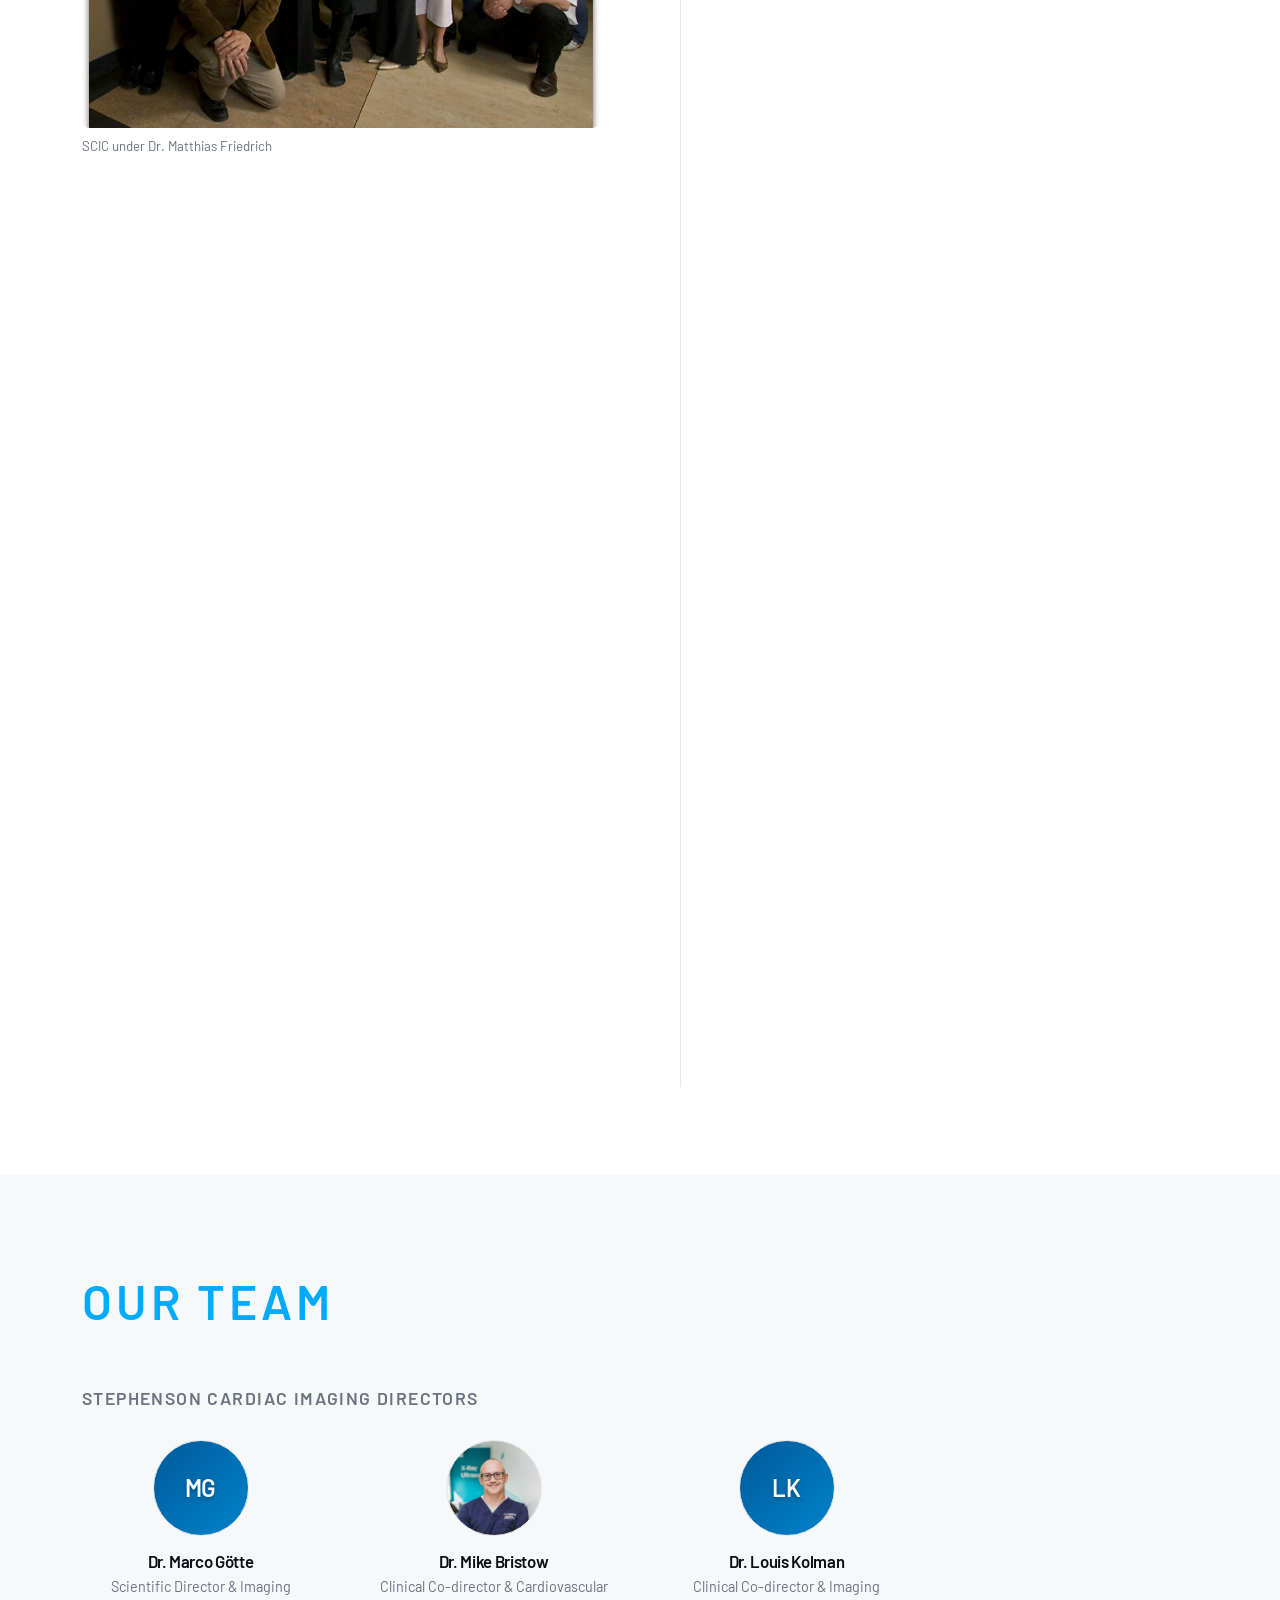
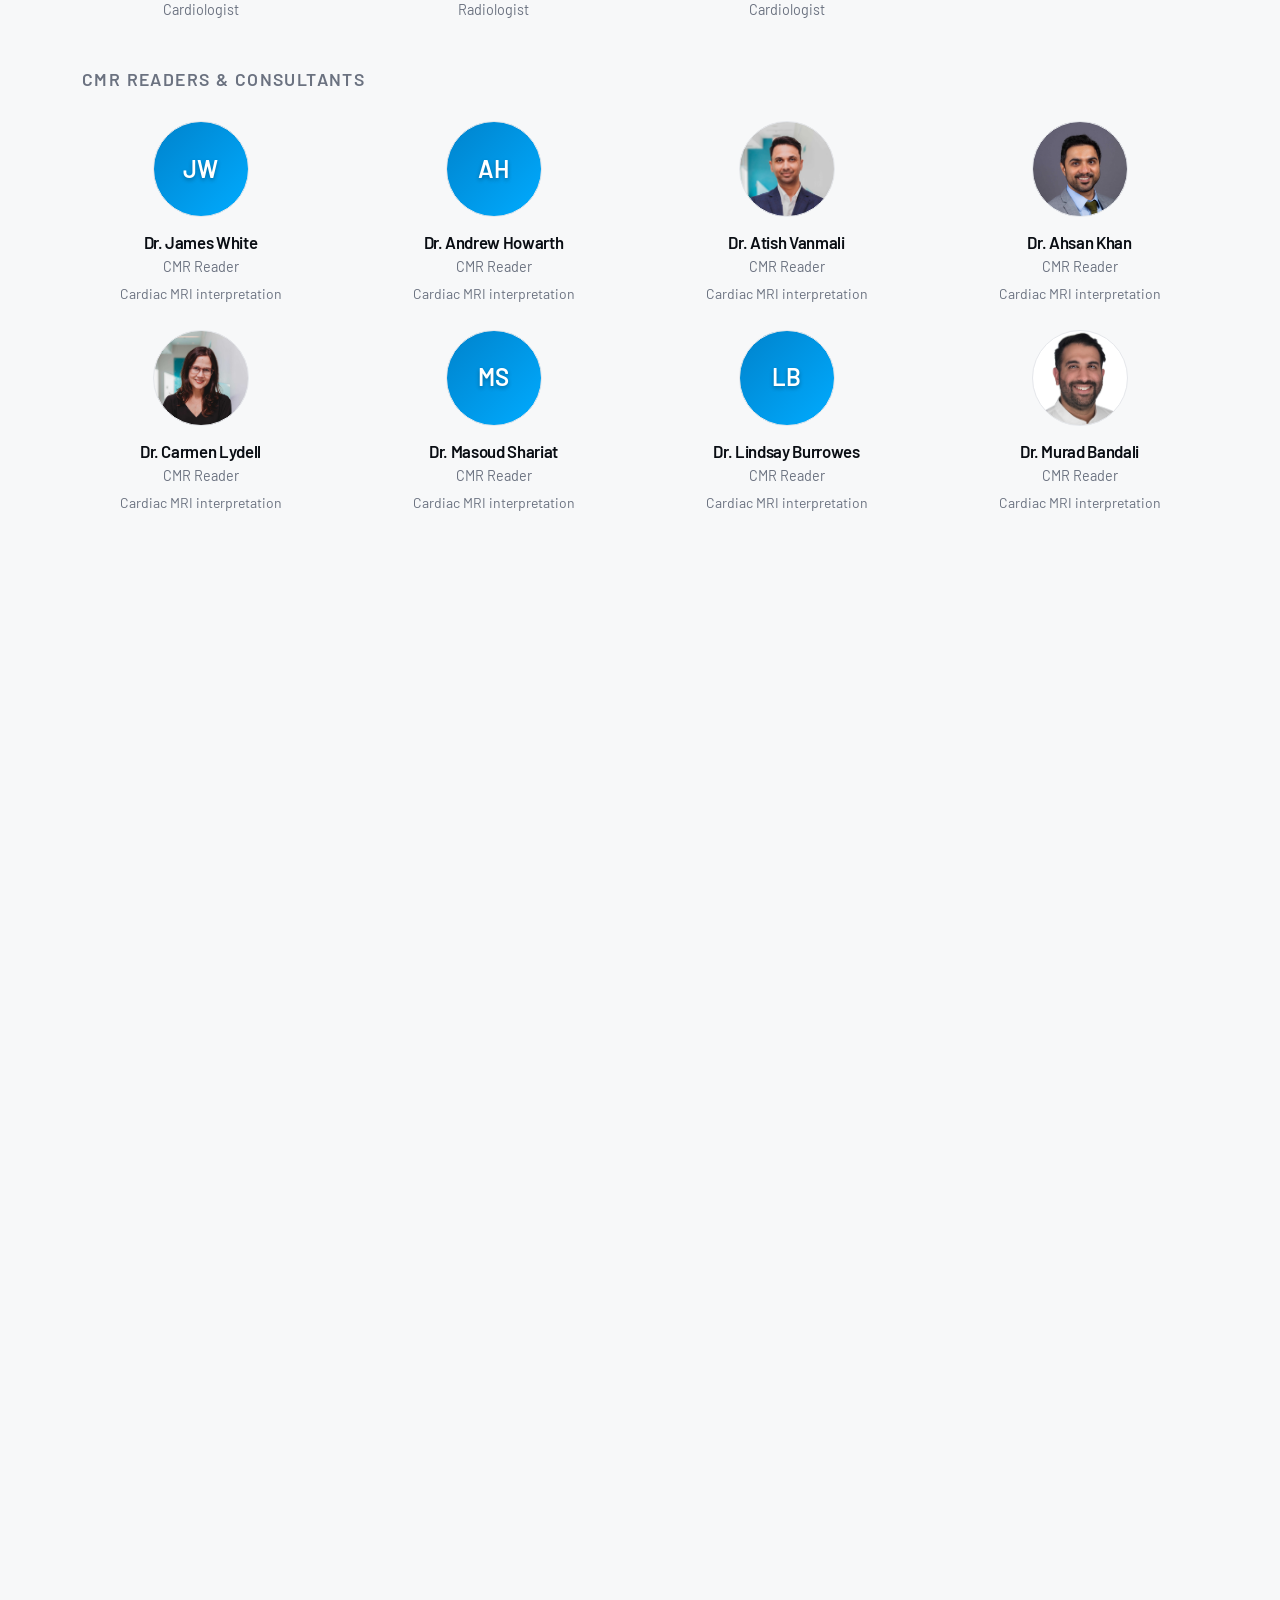
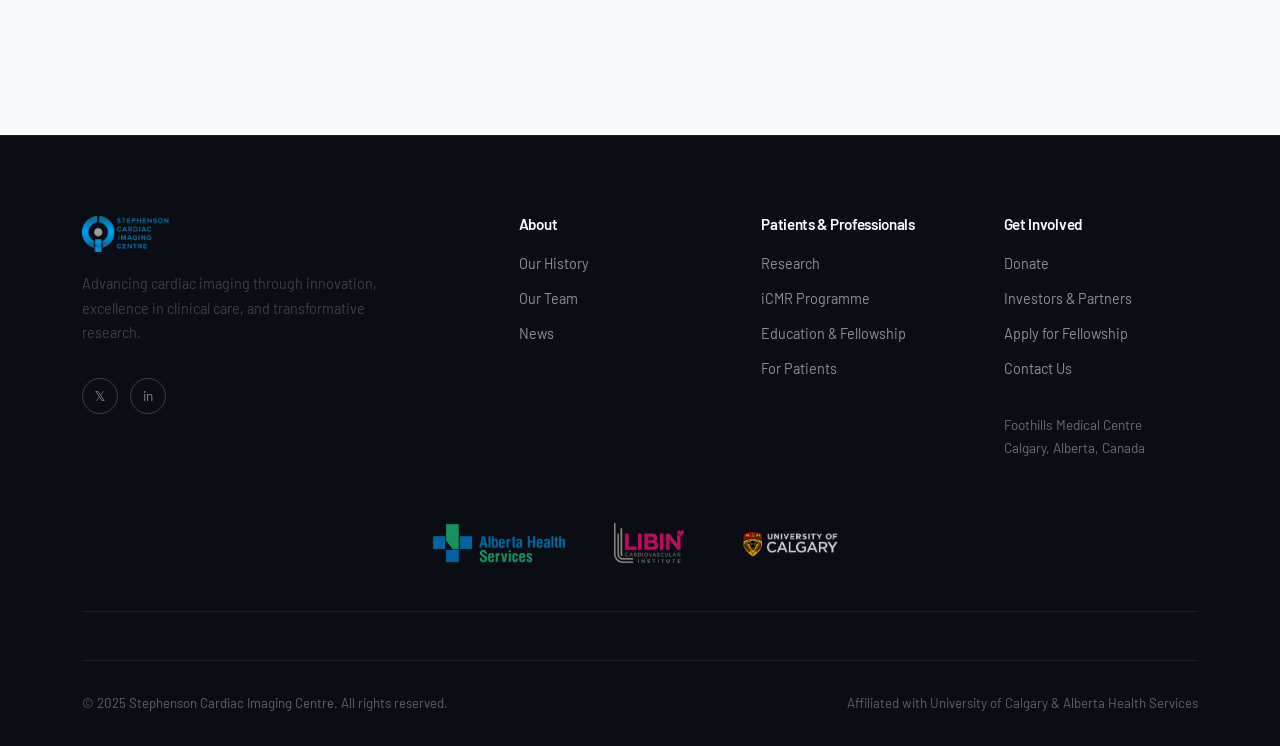
==== commit 5c1491a8: "new news article and added core lab to the team and introduced some new headshots" ====
--- a/about.html
+++ b/about.html
@@ -119,17 +119,17 @@
 
     <div class="grid-4 fade-in">
       <div class="team-card">
-        <div class="team-avatar" style="background:linear-gradient(135deg,#005a99,#0083CC);">MG</div>
+        <div class="team-avatar" style="background-image:url('images/headshots/Marco Götte.jpg'),linear-gradient(135deg,#005a99,#0083CC);background-size:cover;background-position:center;">MG</div>
         <h4>Dr. Marco Götte</h4>
         <div class="role"> Scientific Director & Imaging Cardiologist</div>
       </div>
       <div class="team-card">
-        <div class="team-avatar" style="background:linear-gradient(135deg,#005a99,#0083CC);">MB</div>
+        <div class="team-avatar" style="background-image:url('images/headshots/Mike Bristow.jpg'),linear-gradient(135deg,#005a99,#0083CC);background-size:cover;background-position:center;"></div>
         <h4>Dr. Mike Bristow</h4>
         <div class="role">Clinical Co-director & Cardiovascular Radiologist</div>
       </div>
       <div class="team-card">
-        <div class="team-avatar" style="background:linear-gradient(135deg,#005a99,#0083CC);">LK</div>
+        <div class="team-avatar" style="background-image:url('images/headshots/Louis Kolman.jpg'),linear-gradient(135deg,#005a99,#0083CC);background-size:cover;background-position:center;">LK</div>
         <h4>Dr. Louis Kolman</h4>
         <div class="role">Clinical Co-director & Imaging Cardiologist</div>
       </div>
@@ -140,49 +140,49 @@
 
     <div class="grid-4 fade-in">
       <div class="team-card">
-        <div class="team-avatar" style="background:linear-gradient(135deg,#0083CC,#00ABFF);">JW</div>
+        <div class="team-avatar" style="background-image:url('images/headshots/James White.jpg'),linear-gradient(135deg,#0083CC,#00ABFF);background-size:cover;background-position:center;">JW</div>
         <h4>Dr. James White</h4>
         <div class="role">CMR Reader</div>
         <div class="bio">Cardiac MRI interpretation</div>
       </div>
       <div class="team-card">
-        <div class="team-avatar" style="background:linear-gradient(135deg,#0083CC,#00ABFF);">AH</div>
+        <div class="team-avatar" style="background-image:url('images/headshots/Andrew Howarth.jpg'),linear-gradient(135deg,#0083CC,#00ABFF);background-size:cover;background-position:center;">AH</div>
         <h4>Dr. Andrew Howarth</h4>
         <div class="role">CMR Reader</div>
         <div class="bio">Cardiac MRI interpretation</div>
       </div>
       <div class="team-card">
-        <div class="team-avatar" style="background:linear-gradient(135deg,#0083CC,#00ABFF);">AV</div>
+        <div class="team-avatar" style="background-image:url('images/headshots/Atish Vanmali.jpg'),linear-gradient(135deg,#0083CC,#00ABFF);background-size:cover;background-position:center;"></div>
         <h4>Dr. Atish Vanmali</h4>
         <div class="role">CMR Reader</div>
         <div class="bio">Cardiac MRI interpretation</div>
       </div>
       <div class="team-card">
-        <div class="team-avatar" style="background:linear-gradient(135deg,#0083CC,#00ABFF);">KA</div>
+        <div class="team-avatar" style="background-image:url('images/headshots/Ahsan Khan.jpg'),linear-gradient(135deg,#0083CC,#00ABFF);background-size:cover;background-position:center;"></div>
         <h4>Dr. Ahsan Khan</h4>
         <div class="role">CMR Reader</div>
         <div class="bio">Cardiac MRI interpretation</div>
       </div>
       <div class="team-card">
-        <div class="team-avatar" style="background:linear-gradient(135deg,#0083CC,#00ABFF);">CL</div>
+        <div class="team-avatar" style="background-image:url('images/headshots/Carmen Lydell.jpg'),linear-gradient(135deg,#0083CC,#00ABFF);background-size:cover;background-position:center;"></div>
         <h4>Dr. Carmen Lydell</h4>
         <div class="role">CMR Reader</div>
         <div class="bio">Cardiac MRI interpretation</div>
       </div>
       <div class="team-card">
-        <div class="team-avatar" style="background:linear-gradient(135deg,#0083CC,#00ABFF);">MS</div>
+        <div class="team-avatar" style="background-image:url('images/headshots/Masoud Shariat.jpg'),linear-gradient(135deg,#0083CC,#00ABFF);background-size:cover;background-position:center;">MS</div>
         <h4>Dr. Masoud Shariat</h4>
         <div class="role">CMR Reader</div>
         <div class="bio">Cardiac MRI interpretation</div>
       </div>
       <div class="team-card">
-        <div class="team-avatar" style="background:linear-gradient(135deg,#0083CC,#00ABFF);">LB</div>
+        <div class="team-avatar" style="background-image:url('images/headshots/Lindsay Burrowes.jpg'),linear-gradient(135deg,#0083CC,#00ABFF);background-size:cover;background-position:center;">LB</div>
         <h4>Dr. Lindsay Burrowes</h4>
         <div class="role">CMR Reader</div>
         <div class="bio">Cardiac MRI interpretation</div>
       </div>
       <div class="team-card">
-        <div class="team-avatar" style="background:linear-gradient(135deg,#0083CC,#00ABFF);">MB</div>
+        <div class="team-avatar" style="background-image:url('images/headshots/Murad Bandali.jpg'),linear-gradient(135deg,#0083CC,#00ABFF);background-size:cover;background-position:center;"></div>
         <h4>Dr. Murad Bandali</h4>
         <div class="role">CMR Reader</div>
         <div class="bio">Cardiac MRI interpretation</div>
@@ -194,43 +194,61 @@
 
     <div class="grid-4 fade-in">
       <div class="team-card">
-        <div class="team-avatar" style="background:linear-gradient(135deg,#005a99,#0083CC);">AG</div>
+        <div class="team-avatar" style="background-image:url('images/headshots/Andee Gerodias.jpg'),linear-gradient(135deg,#005a99,#0083CC);background-size:cover;background-position:center;"></div>
         <h4>Dr. Andee Gerodias</h4>
         <div class="role">CMR Fellow</div>
         <div class="bio">Cardiac MRI fellowship</div>
       </div>
       <div class="team-card">
-        <div class="team-avatar" style="background:linear-gradient(135deg,#005a99,#0083CC);">IO</div>
+        <div class="team-avatar" style="background-image:url('images/headshots/Ikenna Okam.jpg'),linear-gradient(135deg,#005a99,#0083CC);background-size:cover;background-position:center;">IO</div>
         <h4>Dr. Ikenna Okam</h4>
         <div class="role">CMR Fellow</div>
         <div class="bio">Cardiac MRI fellowship</div>
       </div>
       <div class="team-card">
-        <div class="team-avatar" style="background:linear-gradient(135deg,#005a99,#0083CC);">KP</div>
+        <div class="team-avatar" style="background-image:url('images/headshots/Kris Pataky.jpg'),linear-gradient(135deg,#005a99,#0083CC);background-size:cover;background-position:center;">KP</div>
         <h4>Dr. Kris Pataky</h4>
         <div class="role">CMR Fellow</div>
         <div class="bio">Cardiac MRI fellowship</div>
       </div>
     </div>
 
+    <!-- ── Core Lab ── -->
+    <h3 class="fade-in mt-6 mb-4" style="font-size:1.1rem;text-transform:uppercase;letter-spacing:0.08em;color:var(--grey);">Core Lab</h3>
+
+    <div class="grid-4 fade-in">
+      <div class="team-card">
+        <div class="team-avatar" style="background-image:url('images/headshots/Talia Becke.jpg'),linear-gradient(135deg,#0083CC,#00ABFF);background-size:cover;background-position:center;">TB</div>
+        <h4>Talia Becke</h4>
+        <div class="role">Data Scientist</div>
+        <div class="bio">Supervisor &middot; Data Manager</div>
+      </div>
+      <div class="team-card">
+        <div class="team-avatar" style="background-image:url('images/headshots/Kinnon Haufe.jpg'),linear-gradient(135deg,#0083CC,#00ABFF);background-size:cover;background-position:center;">KH</div>
+        <h4>Kinnon Haufe</h4>
+        <div class="role">Data Scientist</div>
+        <div class="bio">Segmentation &middot; CMR Processing &middot; Protocol Building</div>
+      </div>
+    </div>
+
     <!-- ── Research Team ── -->
     <h3 class="fade-in mt-6 mb-4" style="font-size:1.1rem;text-transform:uppercase;letter-spacing:0.08em;color:var(--grey);">Research Team</h3>
 
     <div class="grid-4 fade-in">
       <div class="team-card">
-        <div class="team-avatar" style="background:linear-gradient(135deg,#0083CC,#00ABFF);">JF</div>
+        <div class="team-avatar" style="background-image:url('images/headshots/Julio Garcia Flores.jpg'),linear-gradient(135deg,#005a99,#0083CC);background-size:cover;background-position:center;"></div>
         <h4>Dr. Julio Garcia Flores</h4>
         <div class="role">4D Flow Scientific Director</div>
         <div class="bio">4D flow &middot; Hemodynamics &middot; Aortic diseases</div>
       </div>
       <div class="team-card">
-        <div class="team-avatar" style="background:linear-gradient(135deg,#0083CC,#00ABFF);">JT</div>
+        <div class="team-avatar" style="background-image:url('images/headshots/Justin Tse.jpg'),linear-gradient(135deg,#005a99,#0083CC);background-size:cover;background-position:center;">JT</div>
         <h4>Dr. Justin Tse</h4>
         <div class="role">Senior Research Associate</div>
       </div>
       <div class="team-card">
-        <div class="team-avatar" style="background:linear-gradient(135deg,#0083CC,#00ABFF);">SR</div>
-        <h4>Sandra Rivest</h4>
+        <div class="team-avatar" style="background-image:url('images/headshots/Sandra Rivest.jpg'),linear-gradient(135deg,#005a99,#0083CC);background-size:cover;background-position:center;"></div>
+        <h4>Sandra Rivest RN</h4>
         <div class="role">Research Nurse & Coordinator</div>
         <div class="bio">Clinical trials &middot; Contract research &middot; Study coordination</div>
       </div>
@@ -241,14 +259,14 @@
 
     <div class="grid-4 fade-in">
       <div class="team-card">
-        <div class="team-avatar" style="background:linear-gradient(135deg,#005a99,#0083CC);">HJ</div>
-        <h4>Hourieh Jamalidinan</h4>
+        <div class="team-avatar" style="background-image:url('images/headshots/Hourieh Jamalidinan.jpg'),linear-gradient(135deg,#0083CC,#00ABFF);background-size:cover;background-position:center;"></div>
+        <h4>Hourieh Jamalidinan MSc</h4>
         <div class="role">PhD Student</div>
         <div class="bio">4D flow &middot; AI &middot; Aortic diseases</div>
       </div>
       <div class="team-card">
-        <div class="team-avatar" style="background:linear-gradient(135deg,#005a99,#0083CC);">PJR</div>
-        <h4><a href="https://www.linkedin.com/in/juniorreitzema/" target="_blank" style="display:flex;align-items:center;justify-content:center;gap:0.4rem;color:inherit;text-decoration:none;"><span>Junior Reitzema</span><svg class="linkedin-icon" width="16" height="16" viewBox="0 0 24 24" fill="currentColor"><path d="M20.447 20.452h-3.554v-5.569c0-1.328-.027-3.037-1.852-3.037-1.853 0-2.136 1.445-2.136 2.939v5.667H9.351V9h3.414v1.561h.046c.477-.9 1.637-1.85 3.37-1.85 3.601 0 4.267 2.37 4.267 5.455v6.286zM5.337 7.433c-1.144 0-2.063-.926-2.063-2.065 0-1.138.92-2.063 2.063-2.063 1.14 0 2.064.925 2.064 2.063 0 1.139-.925 2.065-2.064 2.065zm1.782 13.019H3.555V9h3.564v11.452zM22.225 0H1.771C.792 0 0 .774 0 1.729v20.542C0 23.227.792 24 1.771 24h20.451C23.2 24 24 23.227 24 22.271V1.729C24 .774 23.2 0 22.225 0z"/></svg></a></h4>
+        <div class="team-avatar" style="background-image:url('images/headshots/Junior Reitzema.jpg'),linear-gradient(135deg,#0083CC,#00ABFF);background-size:cover;background-position:center;"></div>
+        <h4><a href="https://www.linkedin.com/in/juniorreitzema/" target="_blank" style="display:flex;align-items:center;justify-content:center;gap:0.4rem;color:inherit;text-decoration:none;"><span>Junior Reitzema MSc</span><svg class="linkedin-icon" width="16" height="16" viewBox="0 0 24 24" fill="currentColor"><path d="M20.447 20.452h-3.554v-5.569c0-1.328-.027-3.037-1.852-3.037-1.853 0-2.136 1.445-2.136 2.939v5.667H9.351V9h3.414v1.561h.046c.477-.9 1.637-1.85 3.37-1.85 3.601 0 4.267 2.37 4.267 5.455v6.286zM5.337 7.433c-1.144 0-2.063-.926-2.063-2.065 0-1.138.92-2.063 2.063-2.063 1.14 0 2.064.925 2.064 2.063 0 1.139-.925 2.065-2.064 2.065zm1.782 13.019H3.555V9h3.564v11.452zM22.225 0H1.771C.792 0 0 .774 0 1.729v20.542C0 23.227.792 24 1.771 24h20.451C23.2 24 24 23.227 24 22.271V1.729C24 .774 23.2 0 22.225 0z"/></svg></a></h4>
         <div class="role">PhD Student</div>
         <div class="bio">MR-compatible 12-lead ECG &middot; ECGi &middot; iCMR</div>
       </div>
@@ -259,37 +277,37 @@
 
     <div class="grid-4 fade-in">
       <div class="team-card">
-        <div class="team-avatar" style="background:linear-gradient(135deg,#0083CC,#00ABFF);">CS</div>
+        <div class="team-avatar" style="background-image:url('images/headshots/Carrie Smart.jpg'),linear-gradient(135deg,#005a99,#0083CC);background-size:cover;background-position:center;">CS</div>
         <h4>Carrie Smart</h4>
         <div class="role">Administration (FMC)</div>
         <div class="bio">SCIC administrative assistant &middot; CMR fellowship coordination</div>
       </div>
       <div class="team-card">
-        <div class="team-avatar" style="background:linear-gradient(135deg,#0083CC,#00ABFF);">SB</div>
+        <div class="team-avatar" style="background-image:url('images/headshots/Sharon Boutin.jpg'),linear-gradient(135deg,#005a99,#0083CC);background-size:cover;background-position:center;">SB</div>
         <h4>Sharon Boutin</h4>
         <div class="role">Administration (FMC)</div>
         <div class="bio">SCIC & CMR administrative assistant</div>
       </div>
       <div class="team-card">
-        <div class="team-avatar" style="background:linear-gradient(135deg,#0083CC,#00ABFF);">NM</div>
+        <div class="team-avatar" style="background-image:url('images/headshots/Nicole Mullet.jpg'),linear-gradient(135deg,#005a99,#0083CC);background-size:cover;background-position:center;"></div>
         <h4>Nicole Mullet</h4>
         <div class="role">Administration (SHC)</div>
         <div class="bio">CMR administrative assistant</div>
       </div>
       <div class="team-card">
-        <div class="team-avatar" style="background:linear-gradient(135deg,#0083CC,#00ABFF);">MG</div>
+        <div class="team-avatar" style="background-image:url('images/headshots/Marie Go.jpg'),linear-gradient(135deg,#005a99,#0083CC);background-size:cover;background-position:center;"></div>
         <h4>Marie Go</h4>
         <div class="role">Administration (FMC)</div>
         <div class="bio">CMR administrative assistant</div>
       </div>
       <div class="team-card">
-        <div class="team-avatar" style="background:linear-gradient(135deg,#0083CC,#00ABFF);">AD</div>
+        <div class="team-avatar" style="background-image:url('images/headshots/Angela Davis.jpg'),linear-gradient(135deg,#005a99,#0083CC);background-size:cover;background-position:center;">AD</div>
         <h4>Angela Davis</h4>
         <div class="role">Administration (FMC)</div>
         <div class="bio">CMR administrative assistant</div>
       </div>
       <div class="team-card">
-        <div class="team-avatar" style="background:linear-gradient(135deg,#0083CC,#00ABFF);">AY</div>
+        <div class="team-avatar" style="background-image:url('images/headshots/Amy Yakubowski.jpg'),linear-gradient(135deg,#005a99,#0083CC);background-size:cover;background-position:center;">AY</div>
         <h4>Amy Yakubowski</h4>
         <div class="role">Administration (FMC)</div>
         <div class="bio">CMR administrative assistant</div>
@@ -301,43 +319,43 @@
 
     <div class="grid-4 fade-in">
       <div class="team-card">
-        <div class="team-avatar" style="background:linear-gradient(135deg,#005a99,#0083CC);">JW</div>
+        <div class="team-avatar" style="background-image:url('images/headshots/Jian Nong Wu.jpg'),linear-gradient(135deg,#0083CC,#00ABFF);background-size:cover;background-position:center;"></div>
         <h4>Jian Nong Wu</h4>
         <div class="role">MRI Technologist (FMC)</div>
         <div class="bio">Cardiac MRI acquisition &middot; Protocol Optimalization</div>
       </div>
       <div class="team-card">
-        <div class="team-avatar" style="background:linear-gradient(135deg,#005a99,#0083CC);">JD</div>
+        <div class="team-avatar" style="background-image:url('images/headshots/Jason Drew.jpg'),linear-gradient(135deg,#0083CC,#00ABFF);background-size:cover;background-position:center;">JD</div>
         <h4>Jason Drew</h4>
         <div class="role">Supervisor & MRI Technologist (FMC)</div>
         <div class="bio">Cardiac MRI acquisition</div>
       </div>
       <div class="team-card">
-        <div class="team-avatar" style="background:linear-gradient(135deg,#005a99,#0083CC);">ER</div>
+        <div class="team-avatar" style="background-image:url('images/headshots/Elrie Ridsdale.jpg'),linear-gradient(135deg,#0083CC,#00ABFF);background-size:cover;background-position:center;">ER</div>
         <h4>Elrie Ridsdale</h4>
         <div class="role">MRI Technologist (FMC)</div>
         <div class="bio">Cardiac MRI acquisition</div>
       </div>
       <div class="team-card">
-        <div class="team-avatar" style="background:linear-gradient(135deg,#005a99,#0083CC);">WM</div>
+        <div class="team-avatar" style="background-image:url('images/headshots/Wendy Mannella.jpg'),linear-gradient(135deg,#0083CC,#00ABFF);background-size:cover;background-position:center;">WM</div>
         <h4>Wendy Mannella</h4>
         <div class="role">MRI Technologist (FMC)</div>
         <div class="bio">Cardiac MRI acquisition</div>
       </div>
       <div class="team-card">
-        <div class="team-avatar" style="background:linear-gradient(135deg,#005a99,#0083CC);">KR</div>
+        <div class="team-avatar" style="background-image:url('images/headshots/Keeley Rowe.jpg'),linear-gradient(135deg,#0083CC,#00ABFF);background-size:cover;background-position:center;">KR</div>
         <h4>Keeley Rowe</h4>
         <div class="role">MRI Technologist (FMC)</div>
         <div class="bio">Cardiac MRI acquisition</div>
       </div>
       <div class="team-card">
-        <div class="team-avatar" style="background:linear-gradient(135deg,#005a99,#0083CC);">TS</div>
+        <div class="team-avatar" style="background-image:url('images/headshots/Tommy Sleczka.jpg'),linear-gradient(135deg,#0083CC,#00ABFF);background-size:cover;background-position:center;">TS</div>
         <h4>Tommy Sleczka</h4>
         <div class="role">MRI Technologist (FMC)</div>
         <div class="bio">Cardiac MRI acquisition</div>
       </div>
       <div class="team-card">
-        <div class="team-avatar" style="background:linear-gradient(135deg,#005a99,#0083CC);">AB</div>
+        <div class="team-avatar" style="background-image:url('images/headshots/Andrea Bell.jpg'),linear-gradient(135deg,#0083CC,#00ABFF);background-size:cover;background-position:center;">AB</div>
         <h4>Andrea Bell</h4>
         <div class="role">MRI Technologist (FMC)</div>
         <div class="bio">Cardiac MRI acquisition</div>
@@ -349,43 +367,43 @@
 
     <div class="grid-4 fade-in">
       <div class="team-card">
-        <div class="team-avatar" style="background:linear-gradient(135deg,#0083CC,#00ABFF);">JV</div>
+        <div class="team-avatar" style="background-image:url('images/headshots/Jennifer Velthuizen.jpg'),linear-gradient(135deg,#005a99,#0083CC);background-size:cover;background-position:center;">JV</div>
         <h4>Jennifer Velthuizen</h4>
         <div class="role">Supervisor & MRI Technologist (SHC)</div>
         <div class="bio">MRI supervision</div>
       </div>
       <div class="team-card">
-        <div class="team-avatar" style="background:linear-gradient(135deg,#0083CC,#00ABFF);">CC</div>
+        <div class="team-avatar" style="background-image:url('images/headshots/Candace Curzon.jpg'),linear-gradient(135deg,#005a99,#0083CC);background-size:cover;background-position:center;">CC</div>
         <h4>Candace Curzon</h4>
         <div class="role">MRI Technologist (SHC)</div>
         <div class="bio">Cardiac MRI acquisition</div>
       </div>
       <div class="team-card">
-        <div class="team-avatar" style="background:linear-gradient(135deg,#0083CC,#00ABFF);">RL</div>
+        <div class="team-avatar" style="background-image:url('images/headshots/Rita Lam.jpg'),linear-gradient(135deg,#005a99,#0083CC);background-size:cover;background-position:center;">RL</div>
         <h4>Rita Lam</h4>
         <div class="role">MRI Technologist (SHC)</div>
         <div class="bio">Cardiac MRI acquisition</div>
       </div>
       <div class="team-card">
-        <div class="team-avatar" style="background:linear-gradient(135deg,#0083CC,#00ABFF);">CO</div>
+        <div class="team-avatar" style="background-image:url('images/headshots/Chantal OReilly.jpg'),linear-gradient(135deg,#005a99,#0083CC);background-size:cover;background-position:center;">CO</div>
         <h4>Chantal O'Reilly</h4>
         <div class="role">MRI Technologist (SHC)</div>
         <div class="bio">Cardiac MRI acquisition</div>
       </div>
       <div class="team-card">
-        <div class="team-avatar" style="background:linear-gradient(135deg,#0083CC,#00ABFF);">MP</div>
+        <div class="team-avatar" style="background-image:url('images/headshots/Melissa Perlin.jpg'),linear-gradient(135deg,#005a99,#0083CC);background-size:cover;background-position:center;">MP</div>
         <h4>Melissa Perlin</h4>
         <div class="role">MRI Technologist (SHC)</div>
         <div class="bio">Cardiac MRI acquisition</div>
       </div>
       <div class="team-card">
-        <div class="team-avatar" style="background:linear-gradient(135deg,#0083CC,#00ABFF);">RT</div>
+        <div class="team-avatar" style="background-image:url('images/headshots/Rachel Thompson.jpg'),linear-gradient(135deg,#005a99,#0083CC);background-size:cover;background-position:center;">RT</div>
         <h4>Rachel Thompson</h4>
         <div class="role">MRI Technologist (SHC)</div>
         <div class="bio">Cardiac MRI acquisition</div>
       </div>
       <div class="team-card">
-        <div class="team-avatar" style="background:linear-gradient(135deg,#0083CC,#00ABFF);">SG</div>
+        <div class="team-avatar" style="background-image:url('images/headshots/Susie Gulick.jpg'),linear-gradient(135deg,#005a99,#0083CC);background-size:cover;background-position:center;">SG</div>
         <h4>Susie Gulick</h4>
         <div class="role">MRI Technologist (SHC)</div>
         <div class="bio">Cardiac MRI acquisition</div>
--- a/css/main.css
+++ b/css/main.css
@@ -963,6 +963,23 @@
 .footer-social a:hover {
   border-color: rgba(255,255,255,0.5);
   color: var(--white);
+}
+.footer-partner-logos {
+  display: flex;
+  align-items: center;
+  justify-content: center;
+  gap: 3rem;
+  margin-bottom: 3rem;
+  padding-bottom: 3rem;
+  border-bottom: 1px solid rgba(255,255,255,0.08);
+}
+.footer-partner-logos img {
+  height: 40px;
+  opacity: 0.8;
+  transition: opacity 0.2s;
+}
+.footer-partner-logos img:hover {
+  opacity: 1;
 }
 
 /* ---- Animations ---- */
@@ -1058,6 +1075,17 @@
   .history-track .timeline-dot { display: none; }
 }
 
+@media (max-width: 768px) {
+  .footer-partner-logos {
+    gap: 2rem;
+    margin-bottom: 2rem;
+    padding-bottom: 2rem;
+  }
+  .footer-partner-logos img {
+    height: 32px;
+  }
+}
+
 @media (max-width: 480px) {
   h1 { font-size: 2.4rem; }
   .grid-4 { grid-template-columns: 1fr; }
@@ -1065,6 +1093,15 @@
   .section-label {
     font-size: 1.3rem;
     letter-spacing: 0.04em;
+  }
+  .footer-partner-logos {
+    flex-wrap: wrap;
+    gap: 1.5rem;
+    margin-bottom: 1.5rem;
+    padding-bottom: 1.5rem;
+  }
+  .footer-partner-logos img {
+    height: 28px;
   }
 }
 
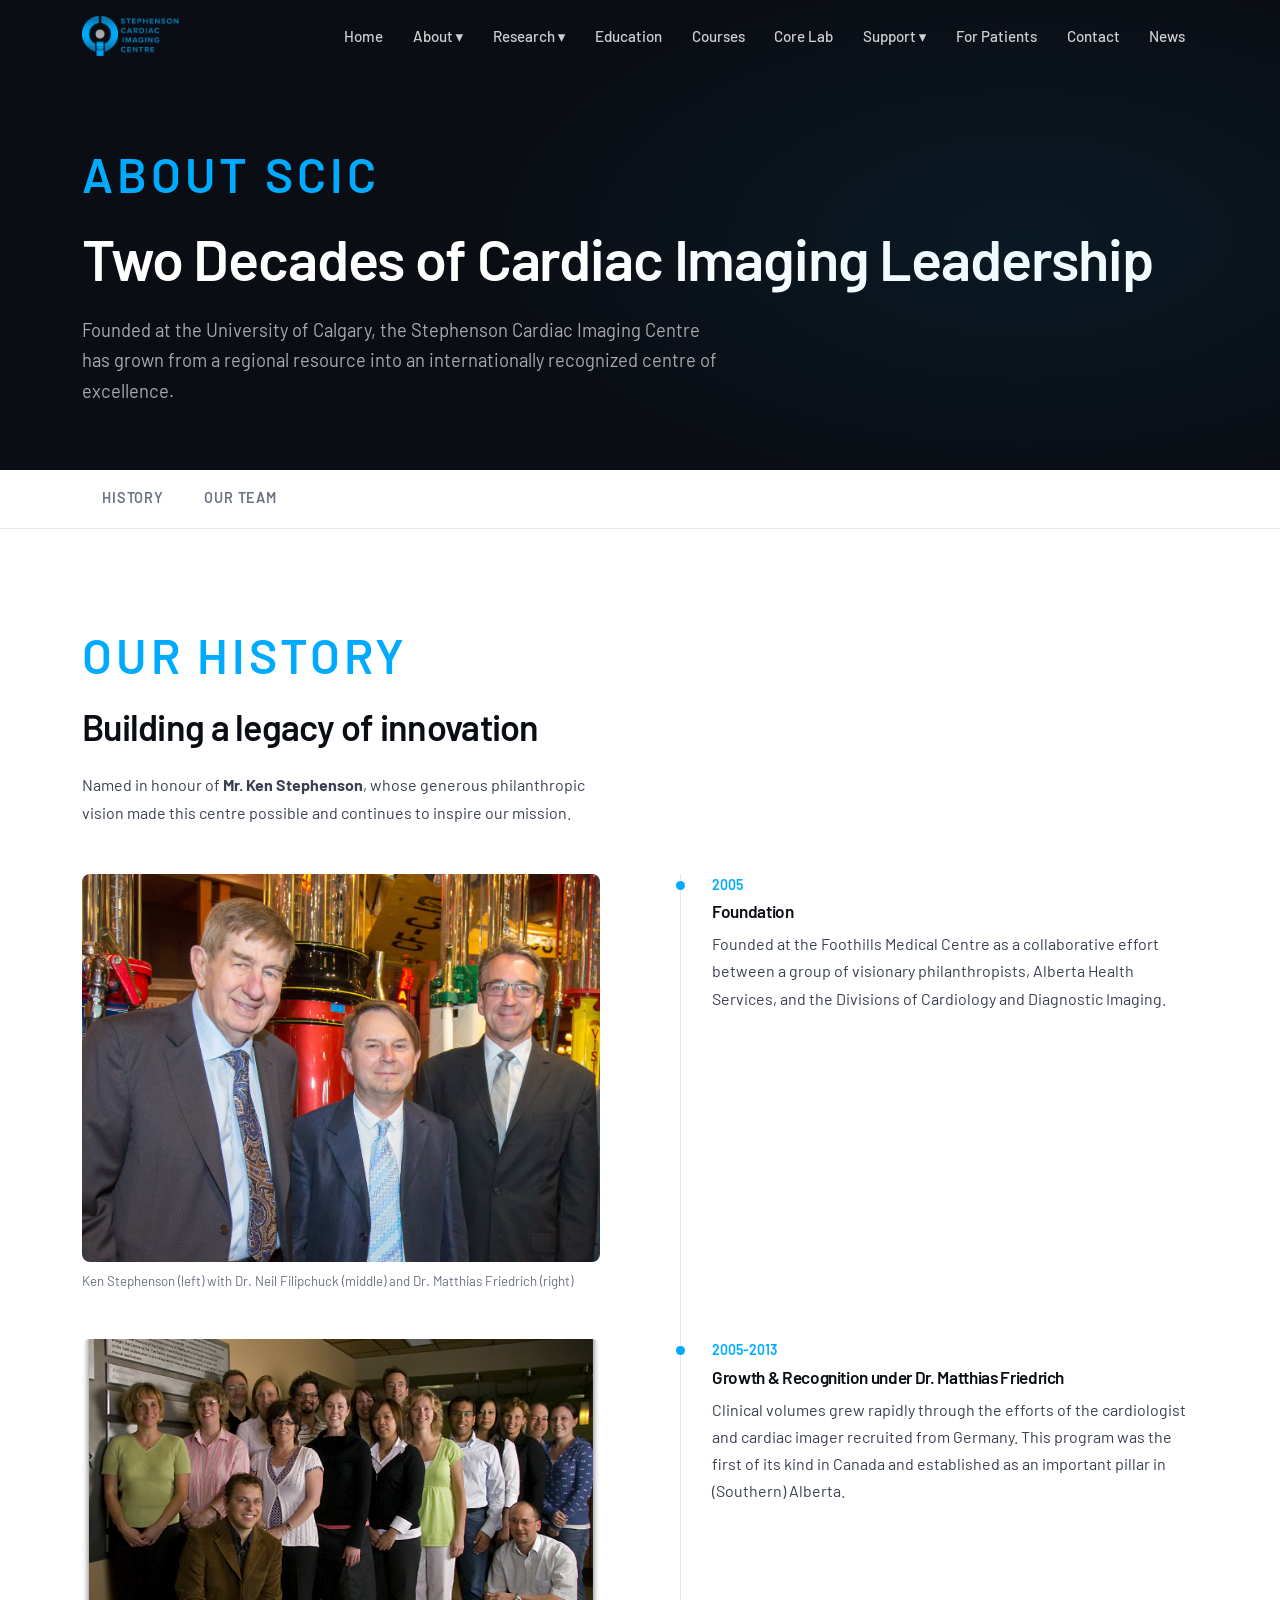
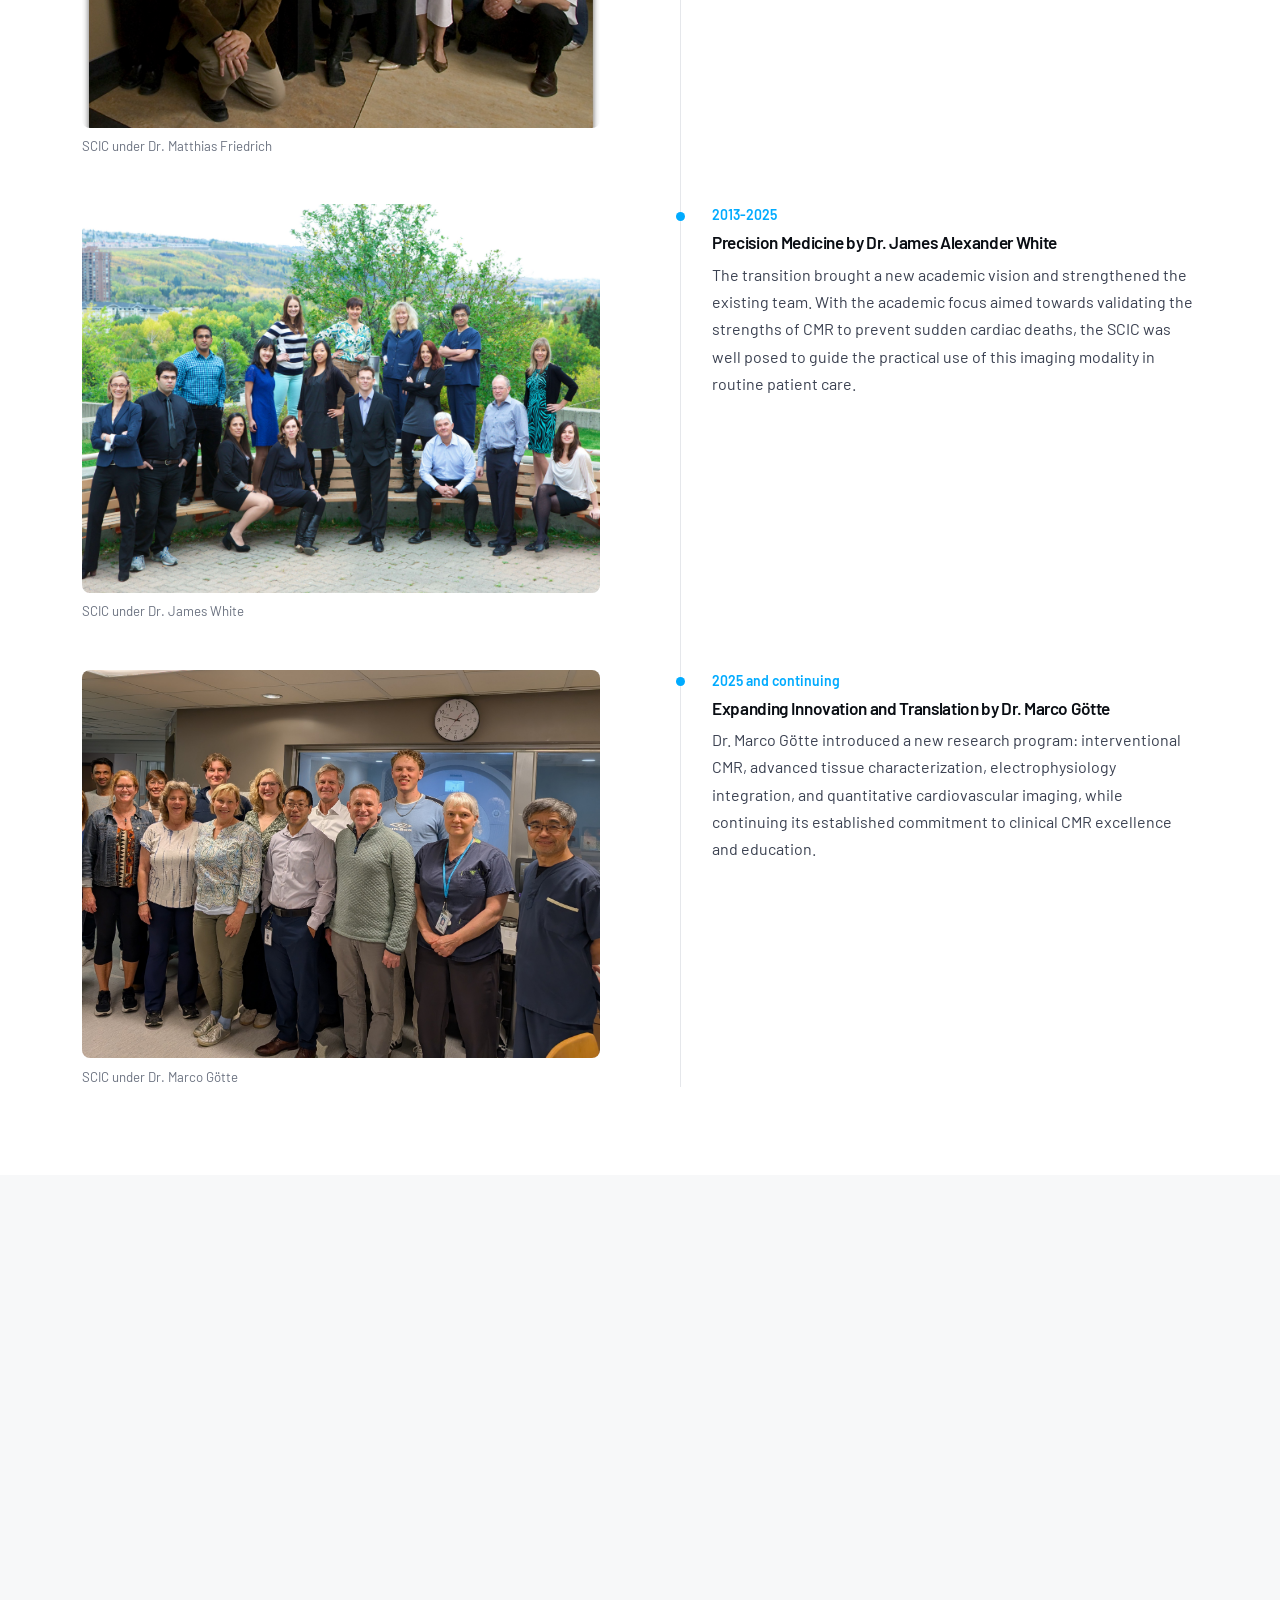
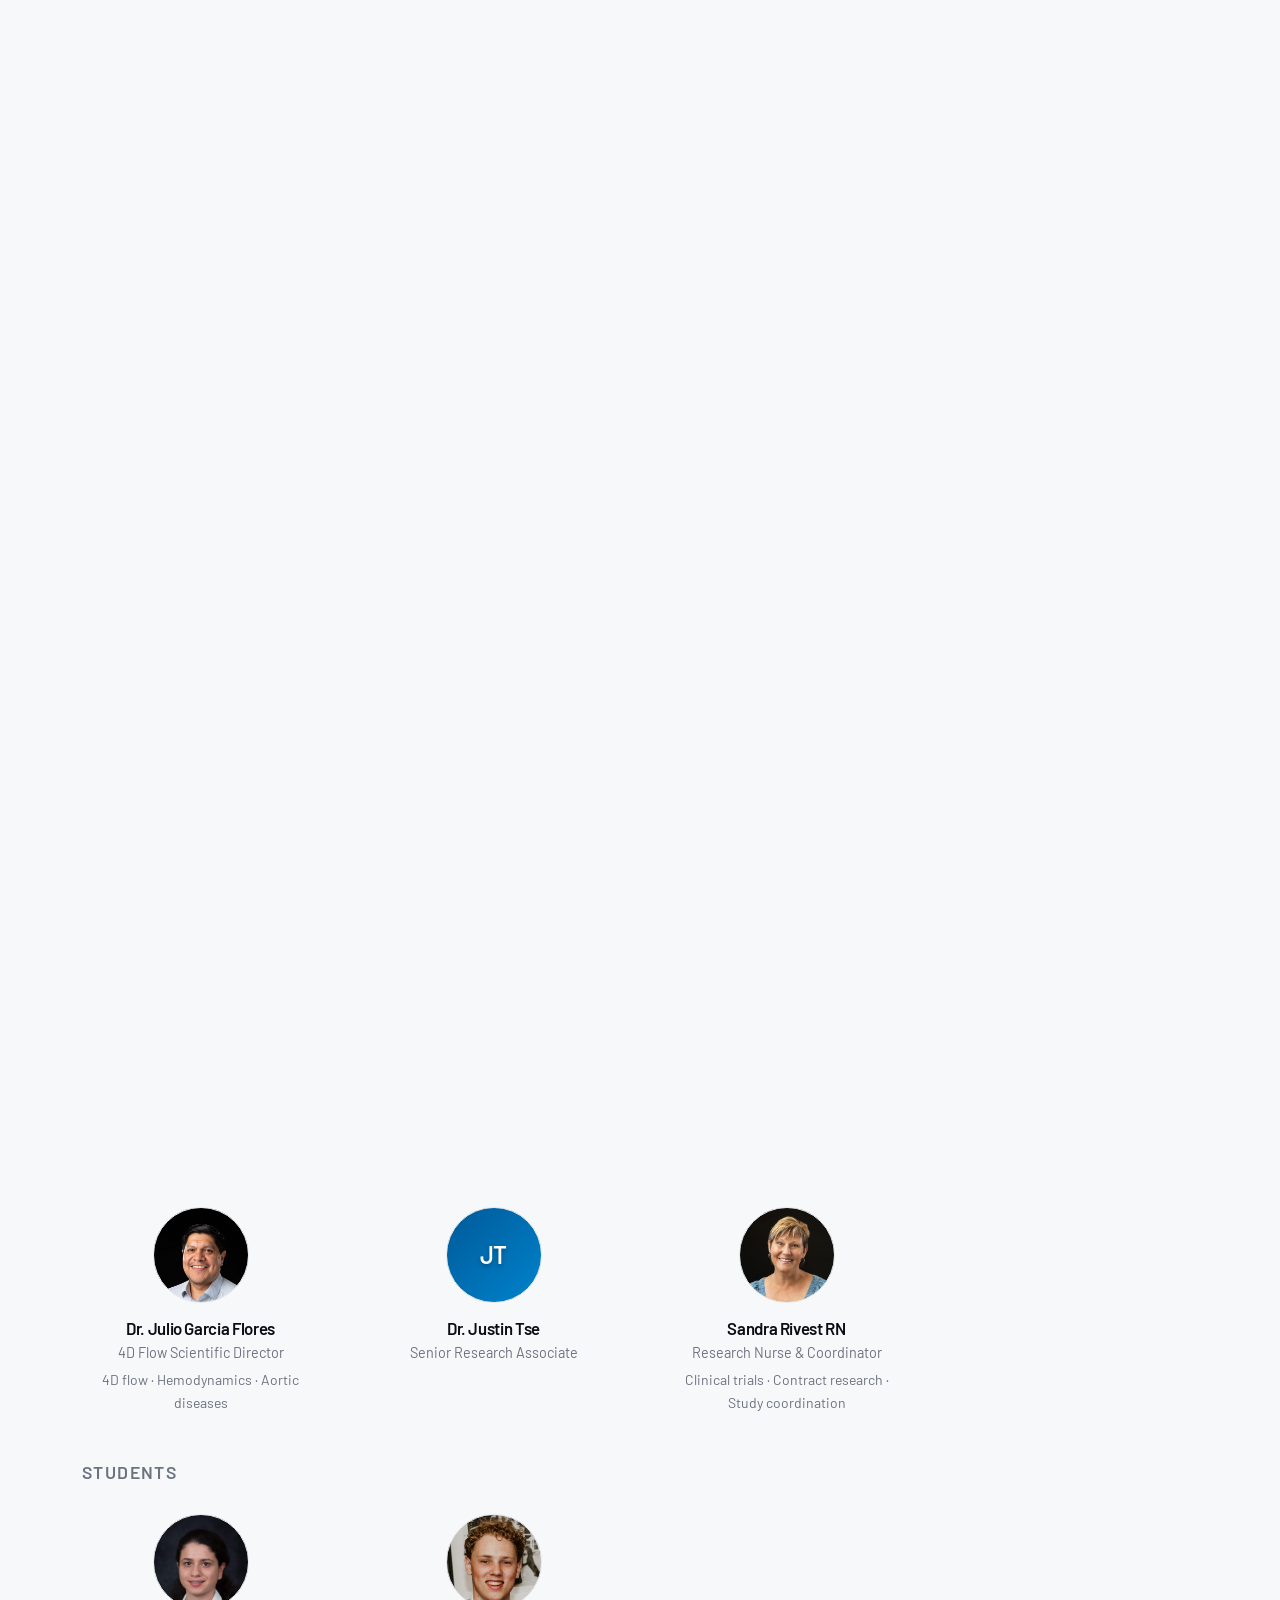
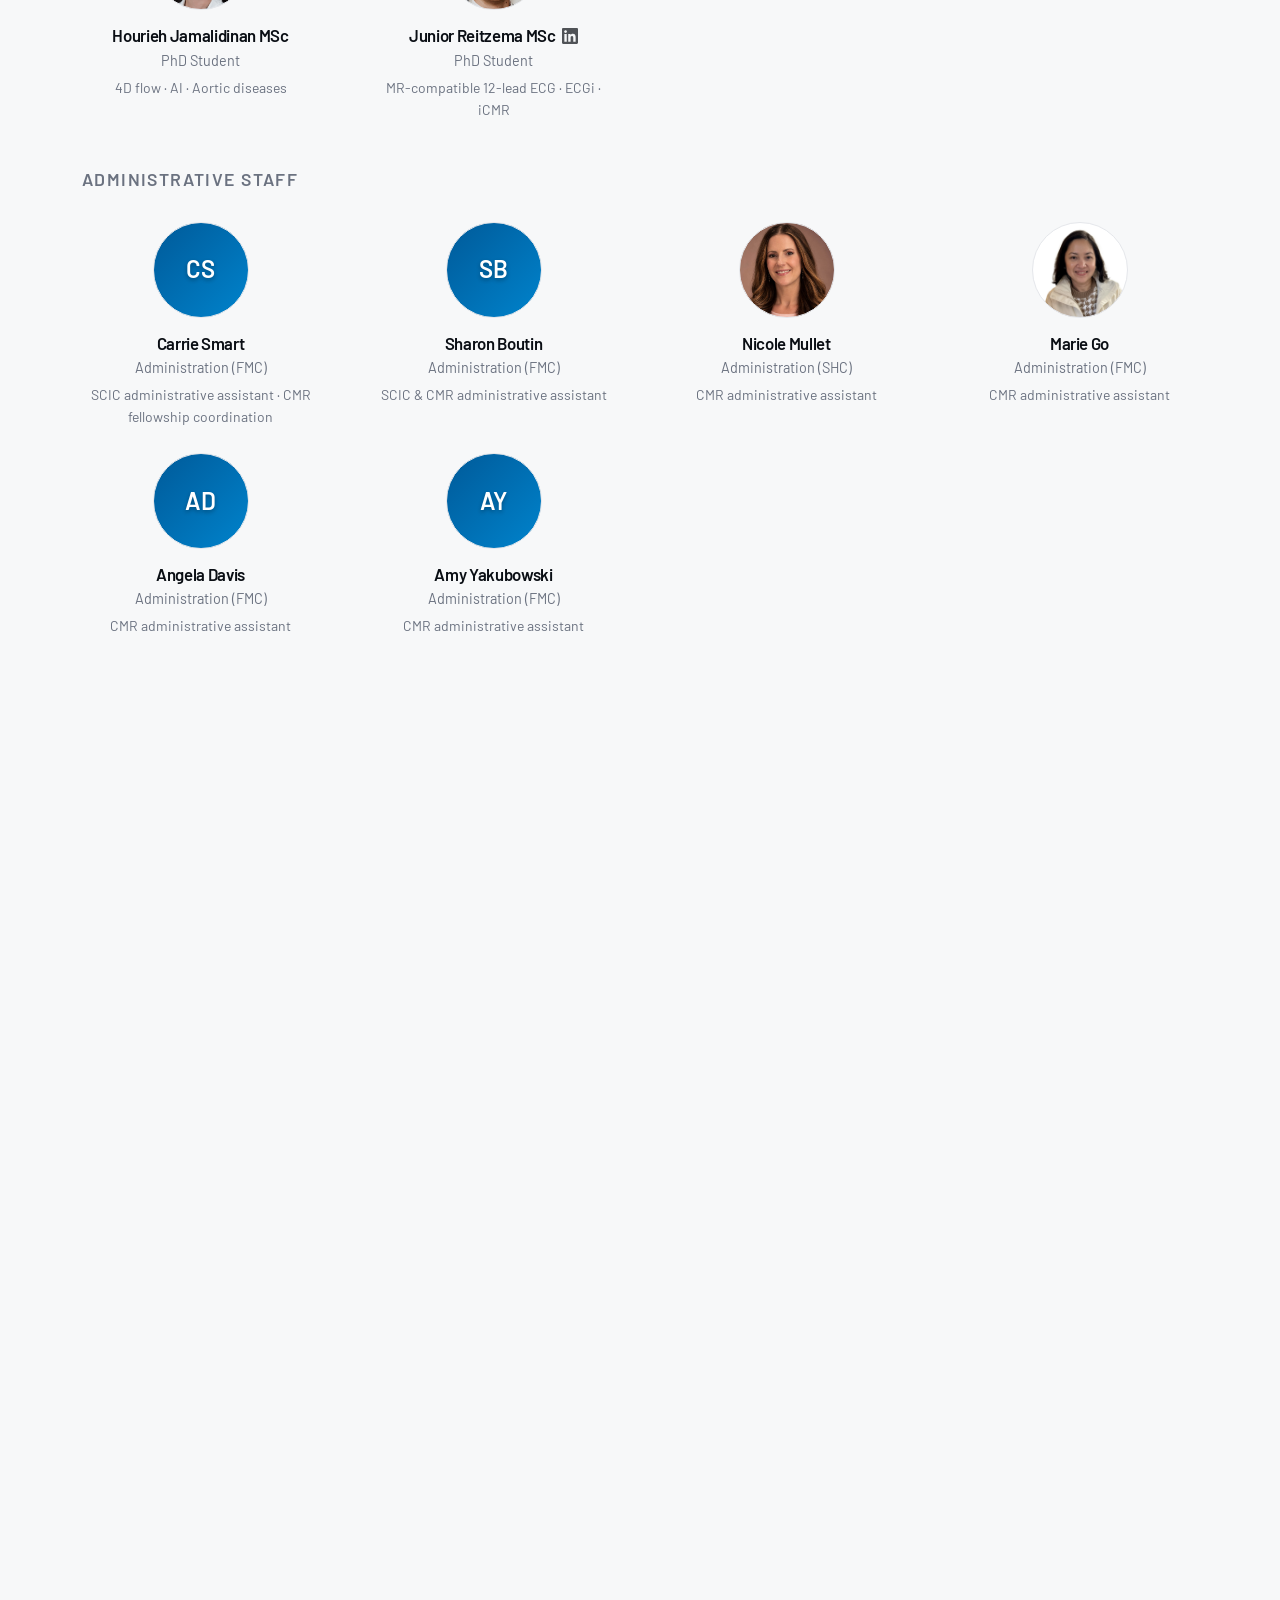
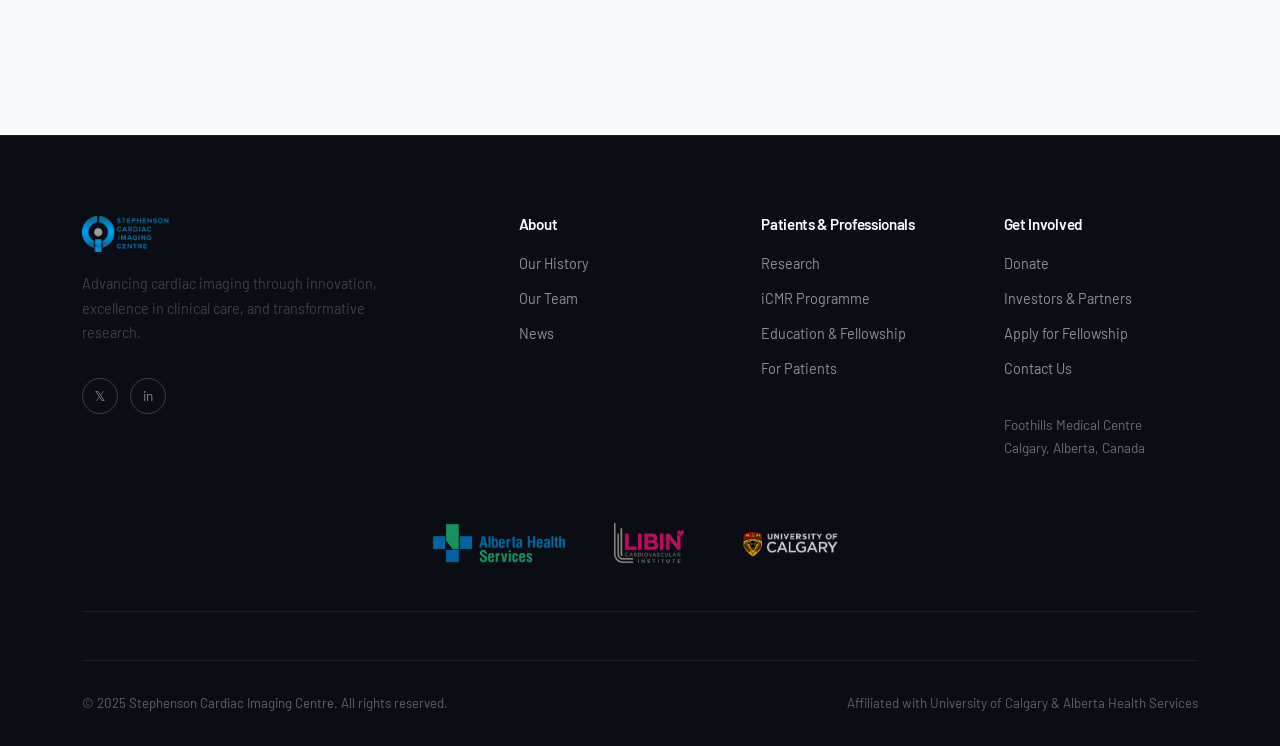
==== commit 3e5afd49: "updated team page" ====
--- a/about.html
+++ b/about.html
@@ -218,14 +218,14 @@
 
     <div class="grid-4 fade-in">
       <div class="team-card">
-        <div class="team-avatar" style="background-image:url('images/headshots/Talia Becke.jpg'),linear-gradient(135deg,#0083CC,#00ABFF);background-size:cover;background-position:center;">TB</div>
-        <h4>Talia Becke</h4>
-        <div class="role">Data Scientist</div>
-        <div class="bio">Supervisor &middot; Data Manager</div>
-      </div>
-      <div class="team-card">
-        <div class="team-avatar" style="background-image:url('images/headshots/Kinnon Haufe.jpg'),linear-gradient(135deg,#0083CC,#00ABFF);background-size:cover;background-position:center;">KH</div>
-        <h4>Kinnon Haufe</h4>
+        <div class="team-avatar" style="background-image:url('images/headshots/Talia Beckie BASc.jpg'),linear-gradient(135deg,#0083CC,#00ABFF);background-size:cover;background-position:center;">TB</div>
+        <h4><a href="https://www.linkedin.com/in/taliabeckie/" target="_blank" style="display:flex;align-items:center;justify-content:center;gap:0.4rem;color:inherit;text-decoration:none;"><span>Talia Beckie BASc</span><svg class="linkedin-icon" width="16" height="16" viewBox="0 0 24 24" fill="currentColor"><path d="M20.447 20.452h-3.554v-5.569c0-1.328-.027-3.037-1.852-3.037-1.853 0-2.136 1.445-2.136 2.939v5.667H9.351V9h3.414v1.561h.046c.477-.9 1.637-1.85 3.37-1.85 3.601 0 4.267 2.37 4.267 5.455v6.286zM5.337 7.433c-1.144 0-2.063-.926-2.063-2.065 0-1.138.92-2.063 2.063-2.063 1.14 0 2.064.925 2.064 2.063 0 1.139-.925 2.065-2.064 2.065zm1.782 13.019H3.555V9h3.564v11.452zM22.225 0H1.771C.792 0 0 .774 0 1.729v20.542C0 23.227.792 24 1.771 24h20.451C23.2 24 24 23.227 24 22.271V1.729C24 .774 23.2 0 22.225 0z"/></svg></a></h4>
+        <div class="role">Core Lab Lead</div>
+        <div class="bio">Supervisor &middot; Data Manager &middot; Certification</div>
+      </div>
+      <div class="team-card">
+        <div class="team-avatar" style="background-image:url('images/headshots/Kinnon Haufe BSc.jpg'),linear-gradient(135deg,#0083CC,#00ABFF);background-size:cover;background-position:center;">KH</div>
+        <h4>Kinnon Haufe BSc</h4>
         <div class="role">Data Scientist</div>
         <div class="bio">Segmentation &middot; CMR Processing &middot; Protocol Building</div>
       </div>
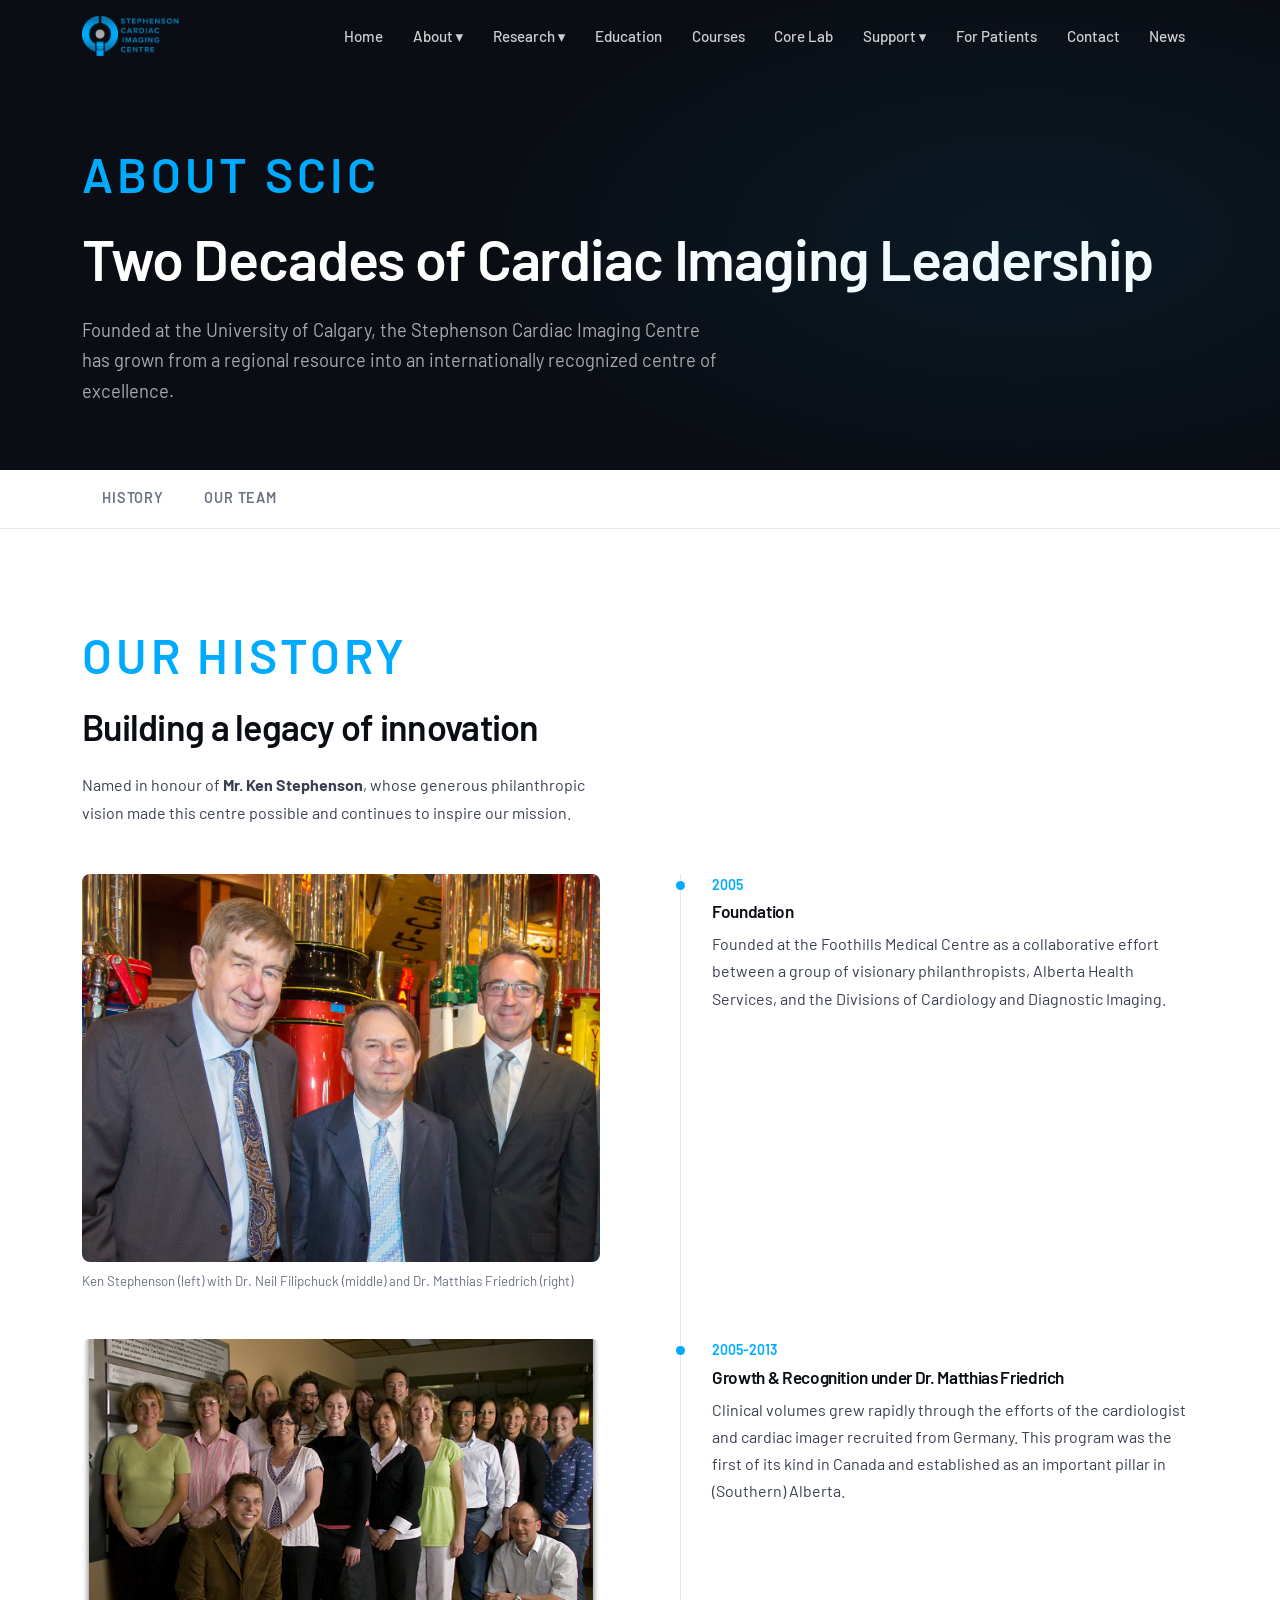
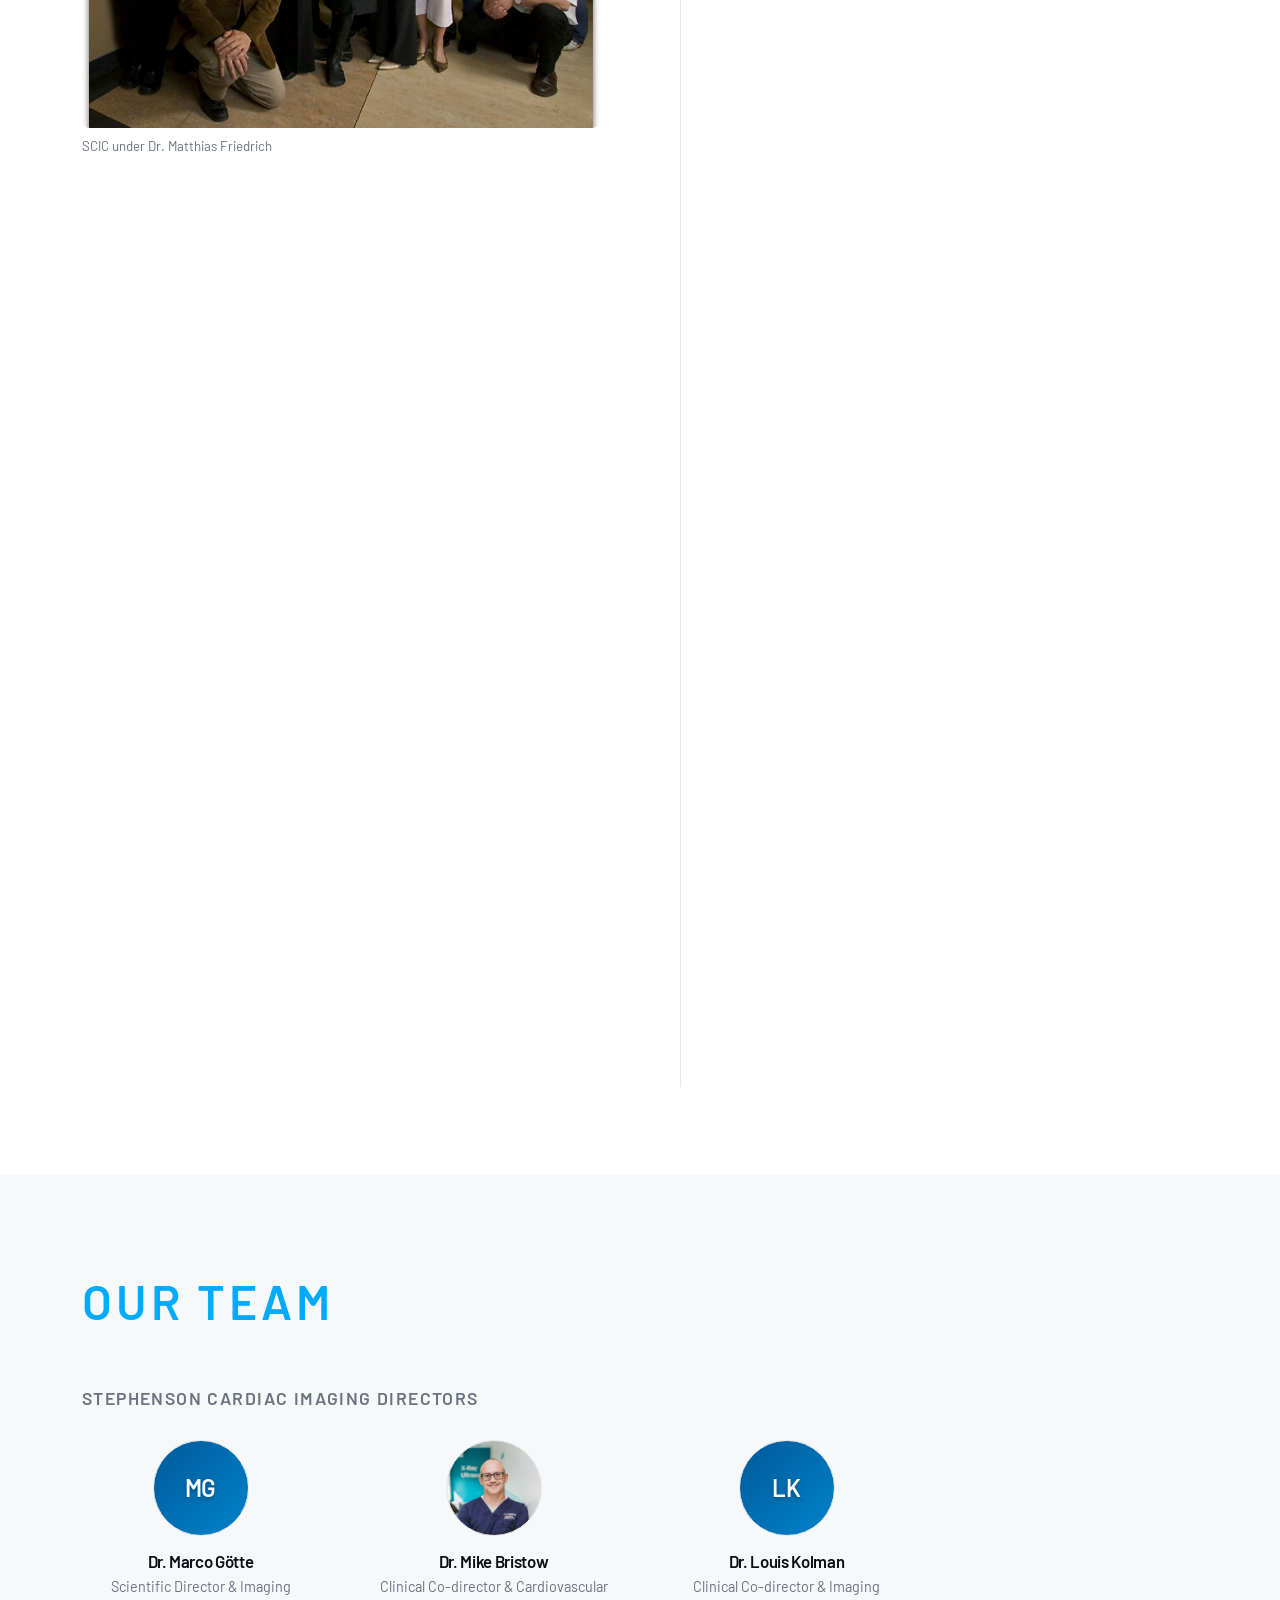
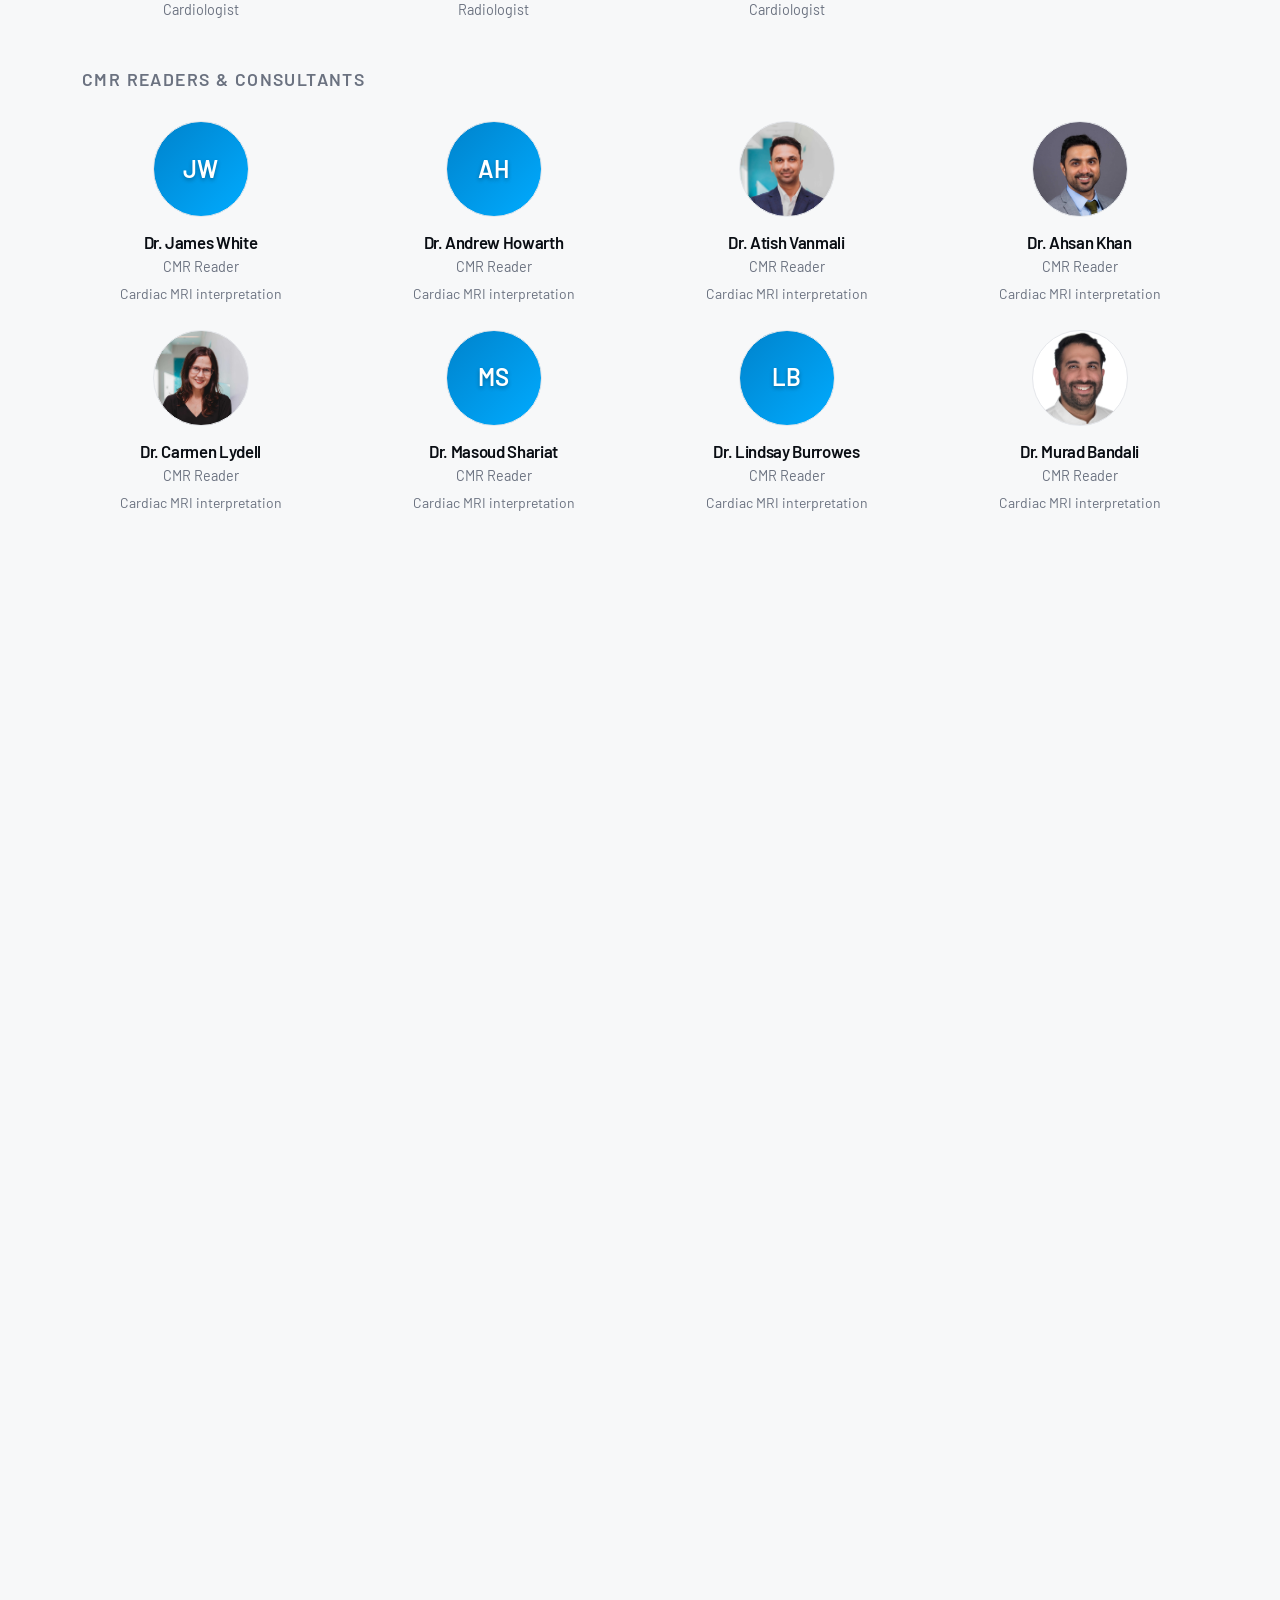
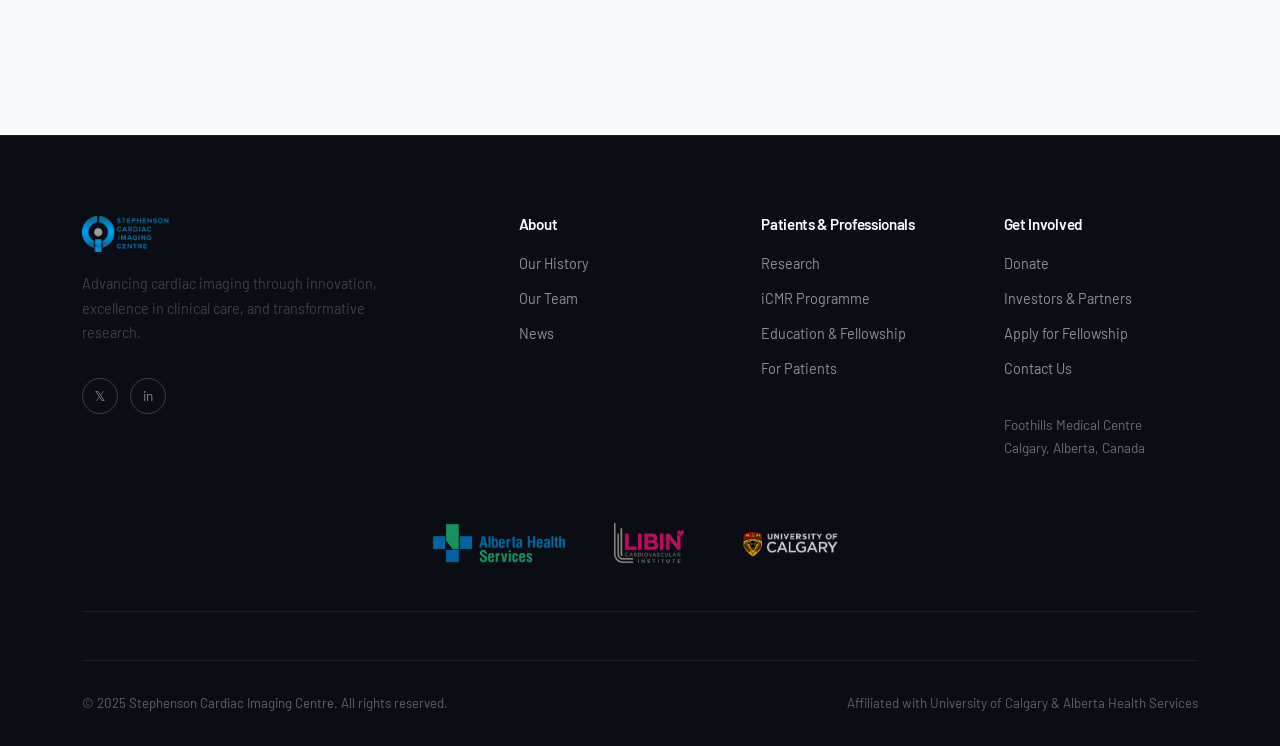
==== commit e224bf34: "new member" ====
--- a/about.html
+++ b/about.html
@@ -269,6 +269,12 @@
         <h4><a href="https://www.linkedin.com/in/juniorreitzema/" target="_blank" style="display:flex;align-items:center;justify-content:center;gap:0.4rem;color:inherit;text-decoration:none;"><span>Junior Reitzema MSc</span><svg class="linkedin-icon" width="16" height="16" viewBox="0 0 24 24" fill="currentColor"><path d="M20.447 20.452h-3.554v-5.569c0-1.328-.027-3.037-1.852-3.037-1.853 0-2.136 1.445-2.136 2.939v5.667H9.351V9h3.414v1.561h.046c.477-.9 1.637-1.85 3.37-1.85 3.601 0 4.267 2.37 4.267 5.455v6.286zM5.337 7.433c-1.144 0-2.063-.926-2.063-2.065 0-1.138.92-2.063 2.063-2.063 1.14 0 2.064.925 2.064 2.063 0 1.139-.925 2.065-2.064 2.065zm1.782 13.019H3.555V9h3.564v11.452zM22.225 0H1.771C.792 0 0 .774 0 1.729v20.542C0 23.227.792 24 1.771 24h20.451C23.2 24 24 23.227 24 22.271V1.729C24 .774 23.2 0 22.225 0z"/></svg></a></h4>
         <div class="role">PhD Student</div>
         <div class="bio">MR-compatible 12-lead ECG &middot; ECGi &middot; iCMR</div>
+      </div>
+      <div class="team-card">
+        <div class="team-avatar" style="background-image:url('images/headshots/Lisa Cornelissen BSc.jpg'),linear-gradient(135deg,#0083CC,#00ABFF);background-size:cover;background-position:center;">LC</div>
+        <h4>Lisa Cornelissen BSc</h4>
+        <div class="role">Visiting MSc Intern</div>
+        <div class="bio">Epicardial Potential Mapping &middot; ECGi &middot; CMR</div>
       </div>
     </div>
 
